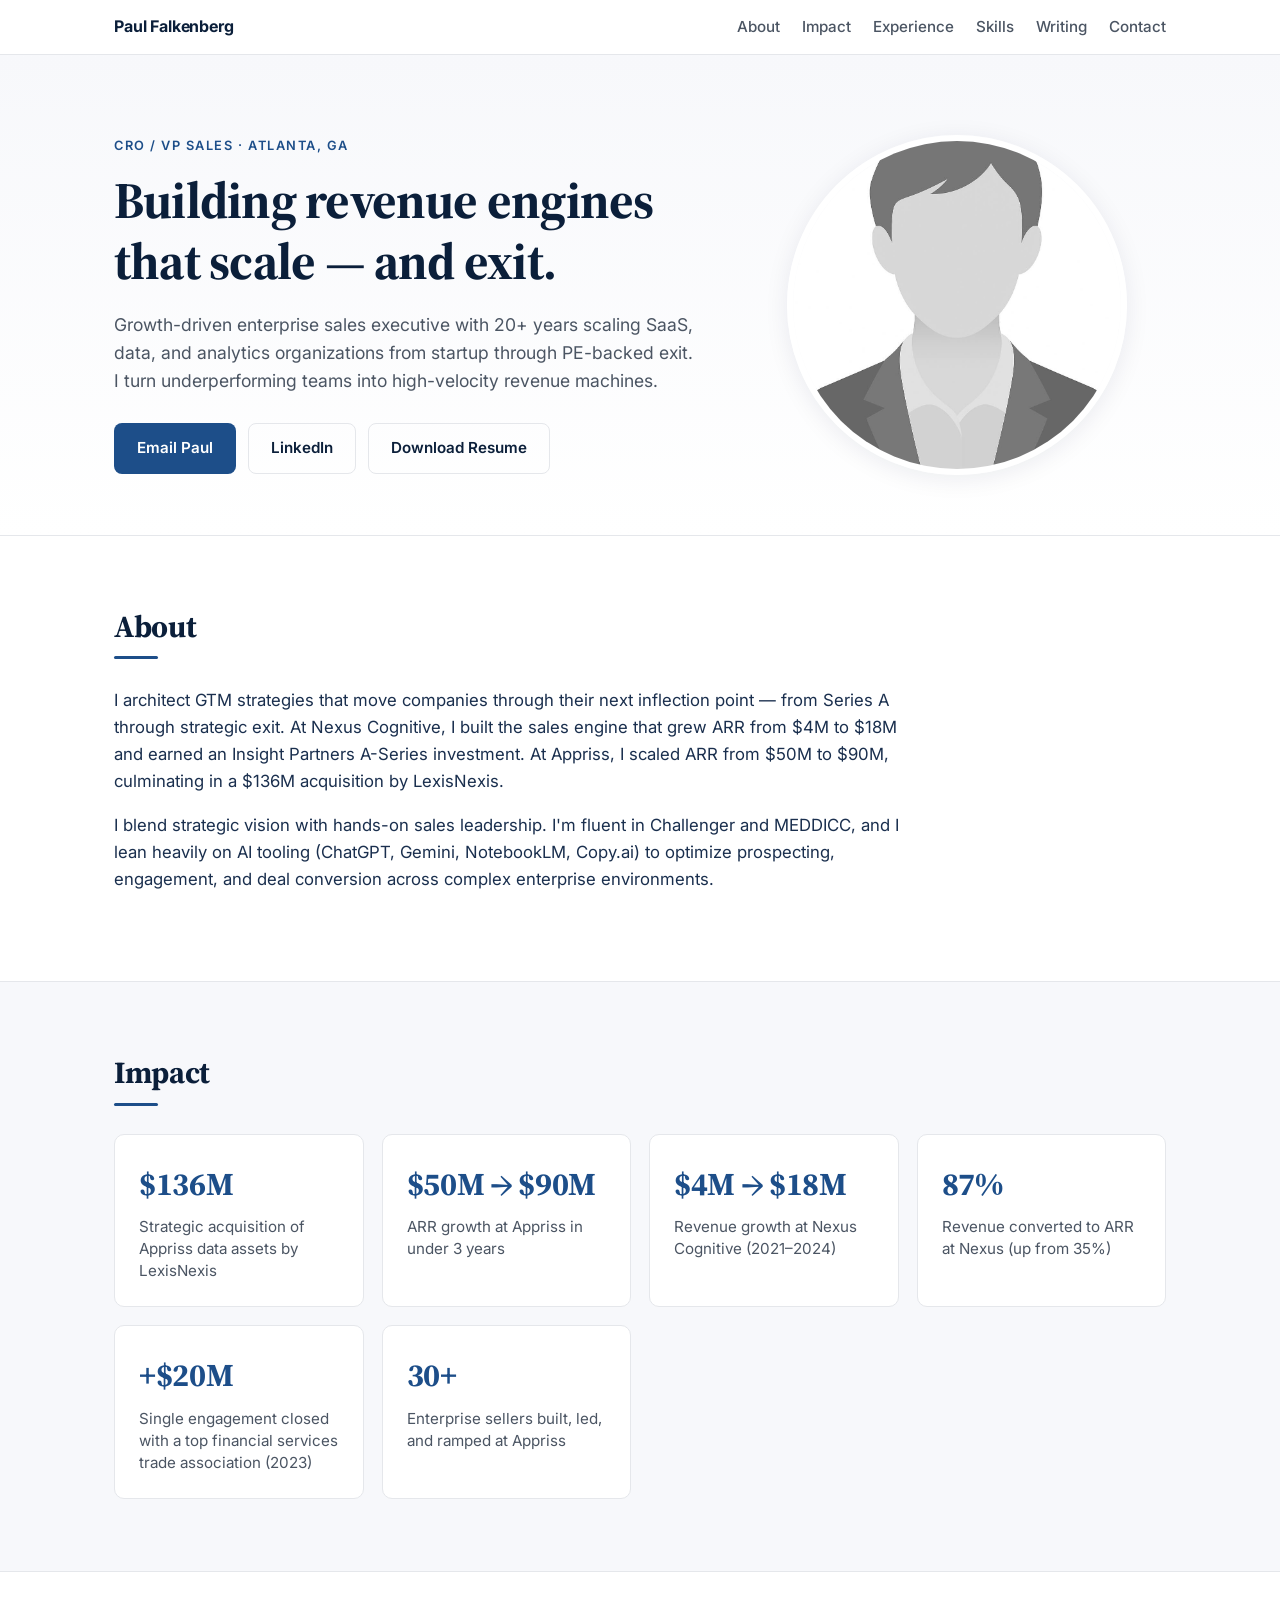
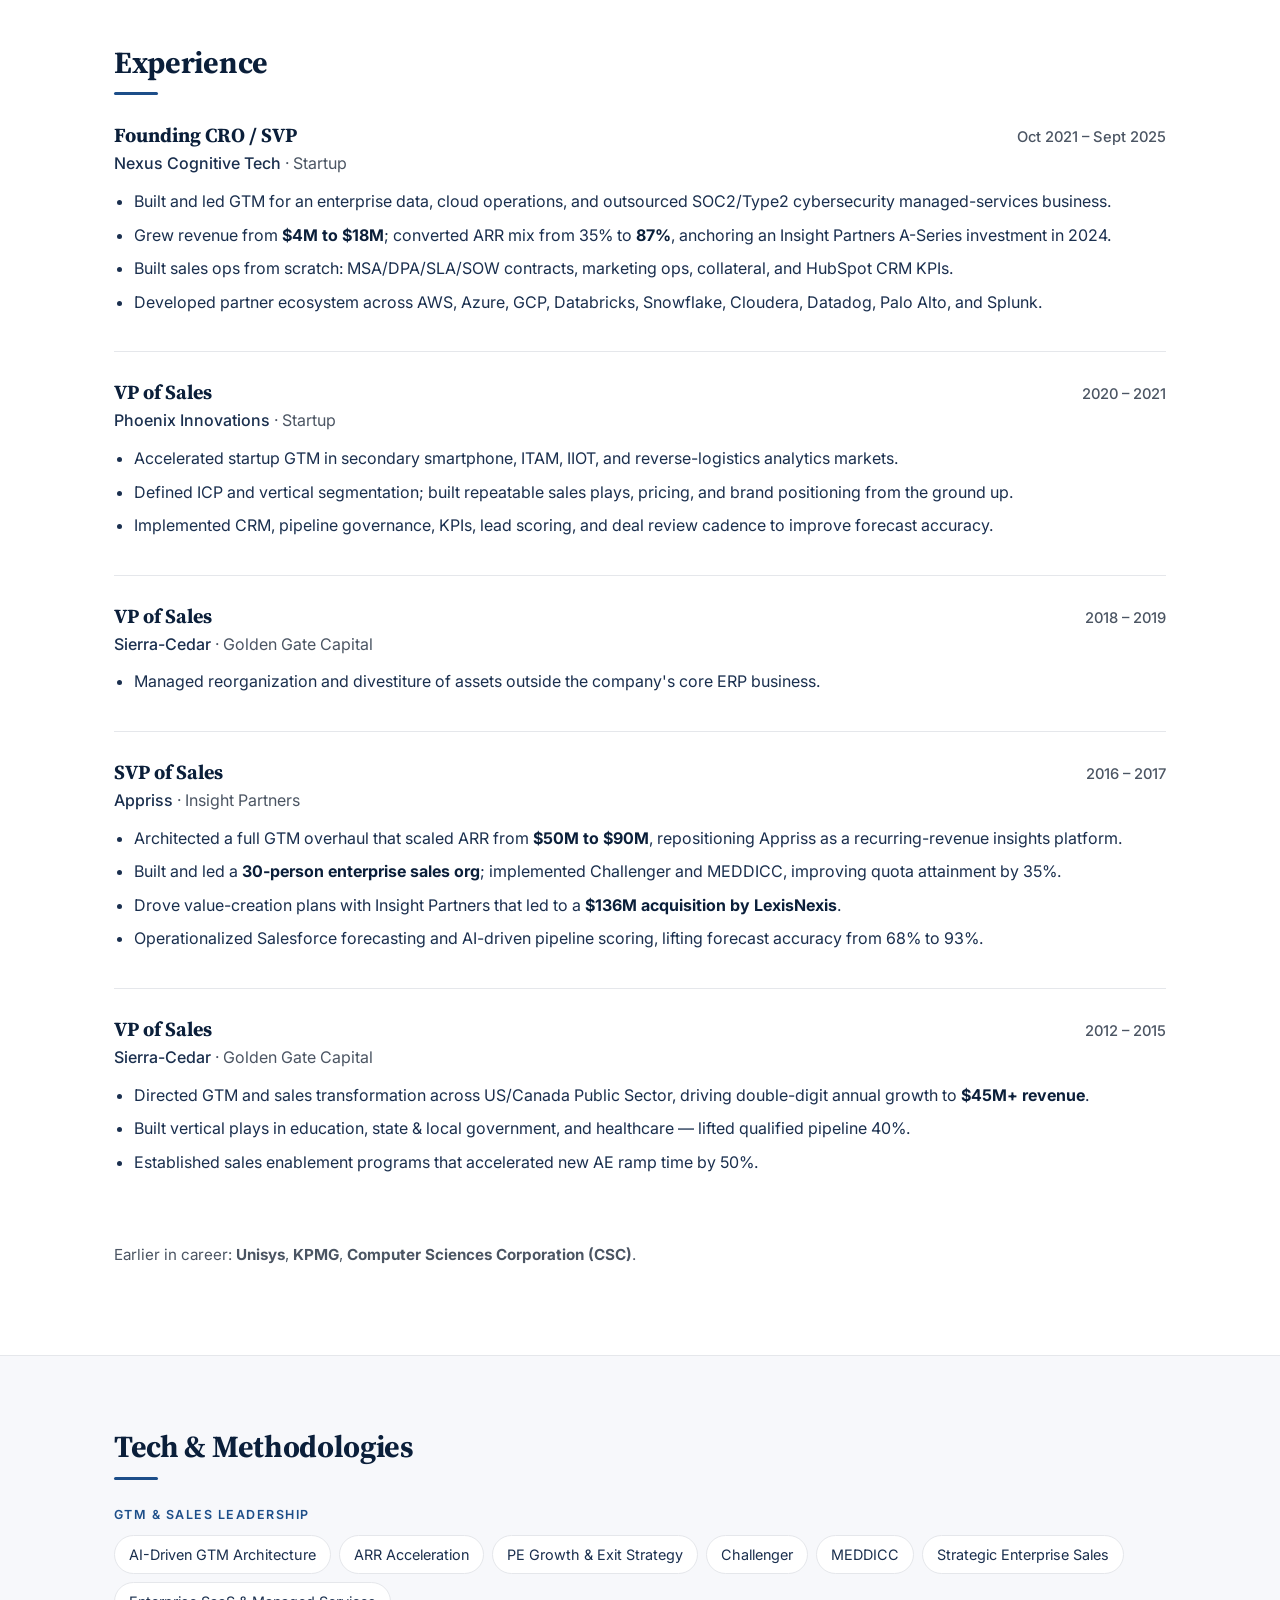
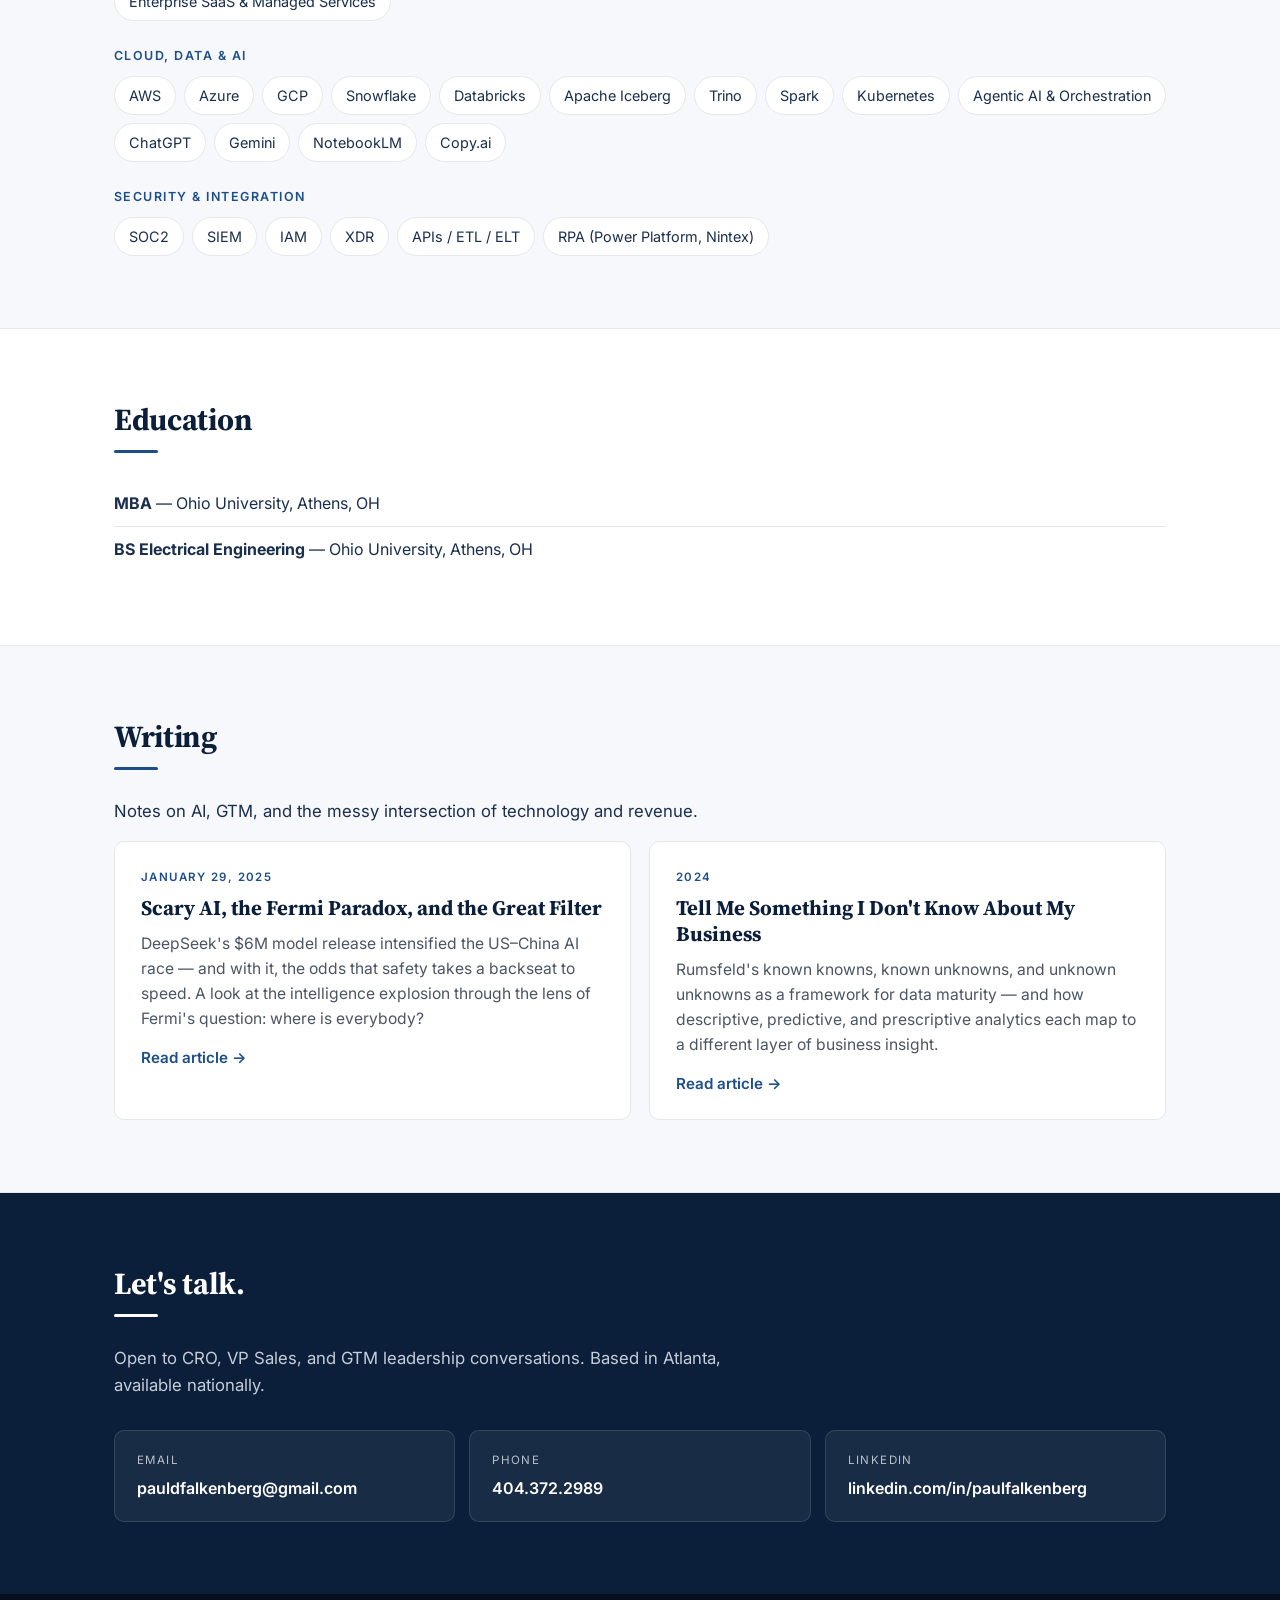
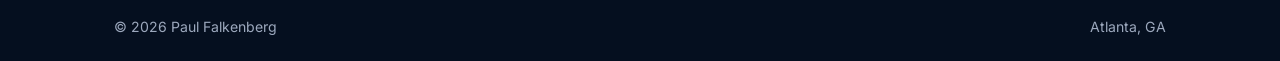
==== index.html @ 7f46ea8a "Add second article: Tell Me Something I Don't Know About My Business" ====
<!DOCTYPE html>
<html lang="en">
<head>
  <meta charset="UTF-8" />
  <meta name="viewport" content="width=device-width, initial-scale=1.0" />
  <meta name="description" content="Paul Falkenberg — CRO and VP of Sales. 20+ years scaling SaaS, data, and analytics organizations from startup through PE-backed exit." />
  <title>Paul Falkenberg — CRO | VP Sales | GTM Architect</title>
  <link rel="icon" type="image/jpeg" href="assets/headshot.jpg" />
  <link rel="preconnect" href="https://fonts.googleapis.com" />
  <link rel="preconnect" href="https://fonts.gstatic.com" crossorigin />
  <link href="https://fonts.googleapis.com/css2?family=Inter:wght@400;500;600;700&family=Source+Serif+4:wght@600;700&display=swap" rel="stylesheet" />
  <link rel="stylesheet" href="styles.css" />
</head>
<body>

  <header class="nav">
    <div class="nav-inner">
      <a href="#top" class="nav-logo">Paul Falkenberg</a>
      <nav class="nav-links">
        <a href="#about">About</a>
        <a href="#impact">Impact</a>
        <a href="#experience">Experience</a>
        <a href="#skills">Skills</a>
        <a href="#writing">Writing</a>
        <a href="#contact">Contact</a>
      </nav>
    </div>
  </header>

  <main id="top">

    <section class="hero">
      <div class="hero-inner">
        <div class="hero-text">
          <p class="hero-eyebrow">CRO / VP Sales · Atlanta, GA</p>
          <h1>Building revenue engines that scale — and exit.</h1>
          <p class="hero-lede">
            Growth-driven enterprise sales executive with 20+ years scaling SaaS, data, and analytics
            organizations from startup through PE-backed exit. I turn underperforming teams into
            high-velocity revenue machines.
          </p>
          <div class="hero-cta">
            <a class="btn btn-primary" href="mailto:pauldfalkenberg@gmail.com">Email Paul</a>
            <a class="btn btn-ghost" href="https://www.linkedin.com/in/paulfalkenberg/" target="_blank" rel="noopener">LinkedIn</a>
            <a class="btn btn-ghost" href="assets/Paul-Falkenberg-Resume.pdf" target="_blank" rel="noopener">Download Resume</a>
          </div>
        </div>
        <div class="hero-photo">
          <img src="assets/headshot.jpg" alt="Portrait of Paul Falkenberg" />
        </div>
      </div>
    </section>

    <section id="about" class="section">
      <div class="container">
        <h2 class="section-title">About</h2>
        <p class="prose">
          I architect GTM strategies that move companies through their next inflection point —
          from Series A through strategic exit. At Nexus Cognitive, I built the sales engine that grew
          ARR from $4M to $18M and earned an Insight Partners A-Series investment.
          At Appriss, I scaled ARR from $50M to $90M, culminating in a $136M acquisition by LexisNexis.
        </p>
        <p class="prose">
          I blend strategic vision with hands-on sales leadership. I'm fluent in Challenger and MEDDICC,
          and I lean heavily on AI tooling (ChatGPT, Gemini, NotebookLM, Copy.ai) to optimize
          prospecting, engagement, and deal conversion across complex enterprise environments.
        </p>
      </div>
    </section>

    <section id="impact" class="section section-alt">
      <div class="container">
        <h2 class="section-title">Impact</h2>
        <div class="metrics">
          <div class="metric">
            <div class="metric-number">$136M</div>
            <div class="metric-label">Strategic acquisition of Appriss data assets by LexisNexis</div>
          </div>
          <div class="metric">
            <div class="metric-number">$50M → $90M</div>
            <div class="metric-label">ARR growth at Appriss in under 3 years</div>
          </div>
          <div class="metric">
            <div class="metric-number">$4M → $18M</div>
            <div class="metric-label">Revenue growth at Nexus Cognitive (2021–2024)</div>
          </div>
          <div class="metric">
            <div class="metric-number">87%</div>
            <div class="metric-label">Revenue converted to ARR at Nexus (up from 35%)</div>
          </div>
          <div class="metric">
            <div class="metric-number">+$20M</div>
            <div class="metric-label">Single engagement closed with a top financial services trade association (2023)</div>
          </div>
          <div class="metric">
            <div class="metric-number">30+</div>
            <div class="metric-label">Enterprise sellers built, led, and ramped at Appriss</div>
          </div>
        </div>
      </div>
    </section>

    <section id="experience" class="section">
      <div class="container">
        <h2 class="section-title">Experience</h2>

        <article class="role">
          <header class="role-head">
            <div>
              <h3 class="role-title">Founding CRO / SVP</h3>
              <p class="role-company">Nexus Cognitive Tech <span class="role-meta">· Startup</span></p>
            </div>
            <p class="role-dates">Oct 2021 – Sept 2025</p>
          </header>
          <ul class="role-points">
            <li>Built and led GTM for an enterprise data, cloud operations, and outsourced SOC2/Type2 cybersecurity managed-services business.</li>
            <li>Grew revenue from <strong>$4M to $18M</strong>; converted ARR mix from 35% to <strong>87%</strong>, anchoring an Insight Partners A-Series investment in 2024.</li>
            <li>Built sales ops from scratch: MSA/DPA/SLA/SOW contracts, marketing ops, collateral, and HubSpot CRM KPIs.</li>
            <li>Developed partner ecosystem across AWS, Azure, GCP, Databricks, Snowflake, Cloudera, Datadog, Palo Alto, and Splunk.</li>
          </ul>
        </article>

        <article class="role">
          <header class="role-head">
            <div>
              <h3 class="role-title">VP of Sales</h3>
              <p class="role-company">Phoenix Innovations <span class="role-meta">· Startup</span></p>
            </div>
            <p class="role-dates">2020 – 2021</p>
          </header>
          <ul class="role-points">
            <li>Accelerated startup GTM in secondary smartphone, ITAM, IIOT, and reverse-logistics analytics markets.</li>
            <li>Defined ICP and vertical segmentation; built repeatable sales plays, pricing, and brand positioning from the ground up.</li>
            <li>Implemented CRM, pipeline governance, KPIs, lead scoring, and deal review cadence to improve forecast accuracy.</li>
          </ul>
        </article>

        <article class="role">
          <header class="role-head">
            <div>
              <h3 class="role-title">VP of Sales</h3>
              <p class="role-company">Sierra-Cedar <span class="role-meta">· Golden Gate Capital</span></p>
            </div>
            <p class="role-dates">2018 – 2019</p>
          </header>
          <ul class="role-points">
            <li>Managed reorganization and divestiture of assets outside the company's core ERP business.</li>
          </ul>
        </article>

        <article class="role">
          <header class="role-head">
            <div>
              <h3 class="role-title">SVP of Sales</h3>
              <p class="role-company">Appriss <span class="role-meta">· Insight Partners</span></p>
            </div>
            <p class="role-dates">2016 – 2017</p>
          </header>
          <ul class="role-points">
            <li>Architected a full GTM overhaul that scaled ARR from <strong>$50M to $90M</strong>, repositioning Appriss as a recurring-revenue insights platform.</li>
            <li>Built and led a <strong>30-person enterprise sales org</strong>; implemented Challenger and MEDDICC, improving quota attainment by 35%.</li>
            <li>Drove value-creation plans with Insight Partners that led to a <strong>$136M acquisition by LexisNexis</strong>.</li>
            <li>Operationalized Salesforce forecasting and AI-driven pipeline scoring, lifting forecast accuracy from 68% to 93%.</li>
          </ul>
        </article>

        <article class="role">
          <header class="role-head">
            <div>
              <h3 class="role-title">VP of Sales</h3>
              <p class="role-company">Sierra-Cedar <span class="role-meta">· Golden Gate Capital</span></p>
            </div>
            <p class="role-dates">2012 – 2015</p>
          </header>
          <ul class="role-points">
            <li>Directed GTM and sales transformation across US/Canada Public Sector, driving double-digit annual growth to <strong>$45M+ revenue</strong>.</li>
            <li>Built vertical plays in education, state &amp; local government, and healthcare — lifted qualified pipeline 40%.</li>
            <li>Established sales enablement programs that accelerated new AE ramp time by 50%.</li>
          </ul>
        </article>

        <p class="role-prior">Earlier in career: <strong>Unisys</strong>, <strong>KPMG</strong>, <strong>Computer Sciences Corporation (CSC)</strong>.</p>
      </div>
    </section>

    <section id="skills" class="section section-alt">
      <div class="container">
        <h2 class="section-title">Tech &amp; Methodologies</h2>
        <div class="tag-group">
          <h3 class="tag-heading">GTM &amp; Sales Leadership</h3>
          <ul class="tags">
            <li>AI-Driven GTM Architecture</li>
            <li>ARR Acceleration</li>
            <li>PE Growth &amp; Exit Strategy</li>
            <li>Challenger</li>
            <li>MEDDICC</li>
            <li>Strategic Enterprise Sales</li>
            <li>Enterprise SaaS &amp; Managed Services</li>
          </ul>
        </div>
        <div class="tag-group">
          <h3 class="tag-heading">Cloud, Data &amp; AI</h3>
          <ul class="tags">
            <li>AWS</li>
            <li>Azure</li>
            <li>GCP</li>
            <li>Snowflake</li>
            <li>Databricks</li>
            <li>Apache Iceberg</li>
            <li>Trino</li>
            <li>Spark</li>
            <li>Kubernetes</li>
            <li>Agentic AI &amp; Orchestration</li>
            <li>ChatGPT</li>
            <li>Gemini</li>
            <li>NotebookLM</li>
            <li>Copy.ai</li>
          </ul>
        </div>
        <div class="tag-group">
          <h3 class="tag-heading">Security &amp; Integration</h3>
          <ul class="tags">
            <li>SOC2</li>
            <li>SIEM</li>
            <li>IAM</li>
            <li>XDR</li>
            <li>APIs / ETL / ELT</li>
            <li>RPA (Power Platform, Nintex)</li>
          </ul>
        </div>
      </div>
    </section>

    <section id="education" class="section">
      <div class="container">
        <h2 class="section-title">Education</h2>
        <ul class="education">
          <li><strong>MBA</strong> — Ohio University, Athens, OH</li>
          <li><strong>BS Electrical Engineering</strong> — Ohio University, Athens, OH</li>
        </ul>
      </div>
    </section>

    <section id="writing" class="section section-alt">
      <div class="container">
        <h2 class="section-title">Writing</h2>
        <p class="prose">Notes on AI, GTM, and the messy intersection of technology and revenue.</p>
        <div class="writing-list">
          <a class="writing-card" href="writing/scary-ai-fermi-paradox.html">
            <p class="writing-date">January 29, 2025</p>
            <h3 class="writing-title">Scary AI, the Fermi Paradox, and the Great Filter</h3>
            <p class="writing-excerpt">
              DeepSeek's $6M model release intensified the US–China AI race &mdash; and with it, the
              odds that safety takes a backseat to speed. A look at the intelligence explosion through
              the lens of Fermi's question: where is everybody?
            </p>
            <span class="writing-cta">Read article &rarr;</span>
          </a>
          <a class="writing-card" href="writing/tell-me-something-i-dont-know.html">
            <p class="writing-date">2024</p>
            <h3 class="writing-title">Tell Me Something I Don't Know About My Business</h3>
            <p class="writing-excerpt">
              Rumsfeld's known knowns, known unknowns, and unknown unknowns as a framework for data
              maturity &mdash; and how descriptive, predictive, and prescriptive analytics each map to
              a different layer of business insight.
            </p>
            <span class="writing-cta">Read article &rarr;</span>
          </a>
        </div>
      </div>
    </section>

    <section id="contact" class="section section-dark">
      <div class="container contact-inner">
        <h2 class="section-title section-title-light">Let's talk.</h2>
        <p class="contact-lede">
          Open to CRO, VP Sales, and GTM leadership conversations. Based in Atlanta, available nationally.
        </p>
        <div class="contact-grid">
          <a class="contact-card" href="mailto:pauldfalkenberg@gmail.com">
            <span class="contact-label">Email</span>
            <span class="contact-value">pauldfalkenberg@gmail.com</span>
          </a>
          <a class="contact-card" href="tel:+14043722989">
            <span class="contact-label">Phone</span>
            <span class="contact-value">404.372.2989</span>
          </a>
          <a class="contact-card" href="https://www.linkedin.com/in/paulfalkenberg/" target="_blank" rel="noopener">
            <span class="contact-label">LinkedIn</span>
            <span class="contact-value">linkedin.com/in/paulfalkenberg</span>
          </a>
        </div>
      </div>
    </section>

  </main>

  <footer class="footer">
    <div class="container footer-inner">
      <p>&copy; <span id="year"></span> Paul Falkenberg</p>
      <p class="footer-meta">Atlanta, GA</p>
    </div>
  </footer>

  <script>
    document.getElementById('year').textContent = new Date().getFullYear();
  </script>
</body>
</html>
---- styles.css ----
:root {
  --ink: #0b1f3a;
  --ink-soft: #1a2f4e;
  --accent: #1d4e89;
  --accent-bright: #2563eb;
  --muted: #4b5563;
  --line: #e5e7eb;
  --bg: #ffffff;
  --bg-alt: #f7f8fb;
  --bg-dark: #0b1f3a;
  --text-on-dark: #e6ecf5;
  --max: 1100px;
  --radius: 10px;
  --shadow: 0 4px 24px rgba(11, 31, 58, 0.08);
}

* {
  box-sizing: border-box;
}

html {
  scroll-behavior: smooth;
}

body {
  margin: 0;
  font-family: "Inter", system-ui, -apple-system, "Segoe UI", Roboto, sans-serif;
  color: var(--ink);
  background: var(--bg);
  line-height: 1.6;
  -webkit-font-smoothing: antialiased;
}

a {
  color: var(--accent);
  text-decoration: none;
}
a:hover {
  color: var(--accent-bright);
}

h1, h2, h3 {
  font-family: "Source Serif 4", Georgia, serif;
  color: var(--ink);
  line-height: 1.2;
  margin: 0 0 0.5em;
}

.container {
  max-width: var(--max);
  margin: 0 auto;
  padding: 0 24px;
}

/* ---------- Nav ---------- */
.nav {
  position: sticky;
  top: 0;
  background: rgba(255, 255, 255, 0.92);
  backdrop-filter: saturate(150%) blur(10px);
  border-bottom: 1px solid var(--line);
  z-index: 50;
}
.nav-inner {
  max-width: var(--max);
  margin: 0 auto;
  padding: 14px 24px;
  display: flex;
  align-items: center;
  justify-content: space-between;
  gap: 16px;
}
.nav-logo {
  font-weight: 700;
  color: var(--ink);
  letter-spacing: -0.01em;
}
.nav-links {
  display: flex;
  gap: 22px;
  flex-wrap: wrap;
}
.nav-links a {
  color: var(--muted);
  font-size: 0.95rem;
  font-weight: 500;
}
.nav-links a:hover {
  color: var(--ink);
}

/* ---------- Hero ---------- */
.hero {
  padding: 80px 0 60px;
  background: linear-gradient(180deg, #f7f8fb 0%, #ffffff 100%);
  border-bottom: 1px solid var(--line);
}
.hero-inner {
  max-width: var(--max);
  margin: 0 auto;
  padding: 0 24px;
  display: grid;
  grid-template-columns: 1.4fr 1fr;
  gap: 48px;
  align-items: center;
}
.hero-eyebrow {
  text-transform: uppercase;
  letter-spacing: 0.12em;
  font-size: 0.8rem;
  font-weight: 600;
  color: var(--accent);
  margin: 0 0 14px;
}
.hero h1 {
  font-size: clamp(2rem, 4vw, 3.25rem);
  letter-spacing: -0.015em;
  margin-bottom: 18px;
}
.hero-lede {
  font-size: 1.1rem;
  color: var(--muted);
  max-width: 56ch;
  margin: 0 0 28px;
}
.hero-cta {
  display: flex;
  gap: 12px;
  flex-wrap: wrap;
}
.btn {
  display: inline-block;
  padding: 12px 22px;
  border-radius: 8px;
  font-weight: 600;
  font-size: 0.95rem;
  border: 1px solid transparent;
  transition: transform 0.15s ease, background 0.15s ease, color 0.15s ease;
}
.btn-primary {
  background: var(--accent);
  color: #fff;
}
.btn-primary:hover {
  background: var(--ink);
  color: #fff;
  transform: translateY(-1px);
}
.btn-ghost {
  background: transparent;
  color: var(--ink);
  border-color: var(--line);
}
.btn-ghost:hover {
  border-color: var(--ink);
  color: var(--ink);
}
.hero-photo img {
  width: 100%;
  max-width: 340px;
  aspect-ratio: 1 / 1;
  object-fit: cover;
  border-radius: 50%;
  border: 6px solid #fff;
  box-shadow: var(--shadow);
  display: block;
  margin: 0 auto;
}

/* ---------- Sections ---------- */
.section {
  padding: 72px 0;
}
.section-alt {
  background: var(--bg-alt);
  border-top: 1px solid var(--line);
  border-bottom: 1px solid var(--line);
}
.section-title {
  font-size: clamp(1.6rem, 2.4vw, 2.1rem);
  letter-spacing: -0.01em;
  margin-bottom: 28px;
}
.section-title::after {
  content: "";
  display: block;
  width: 44px;
  height: 3px;
  background: var(--accent);
  margin-top: 12px;
  border-radius: 2px;
}
.prose {
  font-size: 1.05rem;
  color: var(--ink-soft);
  max-width: 72ch;
  margin: 0 0 1em;
}

/* ---------- Metrics ---------- */
.metrics {
  display: grid;
  grid-template-columns: repeat(auto-fit, minmax(240px, 1fr));
  gap: 18px;
}
.metric {
  background: #fff;
  border: 1px solid var(--line);
  border-radius: var(--radius);
  padding: 24px;
  transition: transform 0.15s ease, box-shadow 0.15s ease;
}
.metric:hover {
  transform: translateY(-2px);
  box-shadow: var(--shadow);
}
.metric-number {
  font-family: "Source Serif 4", Georgia, serif;
  font-size: 2rem;
  font-weight: 700;
  color: var(--accent);
  letter-spacing: -0.01em;
  margin-bottom: 6px;
}
.metric-label {
  color: var(--muted);
  font-size: 0.95rem;
  line-height: 1.45;
}

/* ---------- Experience ---------- */
.role {
  border-top: 1px solid var(--line);
  padding: 28px 0;
}
.role:first-of-type {
  border-top: none;
  padding-top: 0;
}
.role-head {
  display: flex;
  justify-content: space-between;
  align-items: baseline;
  gap: 16px;
  flex-wrap: wrap;
  margin-bottom: 8px;
}
.role-title {
  font-size: 1.25rem;
  margin: 0;
}
.role-company {
  margin: 4px 0 0;
  color: var(--ink-soft);
  font-weight: 500;
}
.role-meta {
  color: var(--muted);
  font-weight: 400;
}
.role-dates {
  color: var(--muted);
  font-size: 0.92rem;
  font-weight: 500;
  margin: 0;
  white-space: nowrap;
}
.role-points {
  margin: 12px 0 0;
  padding-left: 20px;
  color: var(--ink-soft);
}
.role-points li {
  margin-bottom: 8px;
}
.role-points strong {
  color: var(--ink);
}
.role-prior {
  margin-top: 32px;
  color: var(--muted);
  font-size: 0.95rem;
}

/* ---------- Tags ---------- */
.tag-group {
  margin-bottom: 28px;
}
.tag-group:last-child {
  margin-bottom: 0;
}
.tag-heading {
  font-family: "Inter", sans-serif;
  font-size: 0.78rem;
  text-transform: uppercase;
  letter-spacing: 0.12em;
  color: var(--accent);
  margin: 0 0 12px;
  font-weight: 600;
}
.tags {
  list-style: none;
  padding: 0;
  margin: 0;
  display: flex;
  flex-wrap: wrap;
  gap: 8px;
}
.tags li {
  background: #fff;
  border: 1px solid var(--line);
  padding: 7px 14px;
  border-radius: 999px;
  font-size: 0.9rem;
  color: var(--ink-soft);
}

/* ---------- Education ---------- */
.education {
  list-style: none;
  padding: 0;
  margin: 0;
}
.education li {
  padding: 10px 0;
  border-bottom: 1px solid var(--line);
  color: var(--ink-soft);
}
.education li:last-child {
  border-bottom: none;
}

/* ---------- Contact ---------- */
.section-dark {
  background: var(--bg-dark);
  color: var(--text-on-dark);
}
.section-title-light {
  color: #fff;
}
.section-title-light::after {
  background: #ffffff;
}
.contact-inner {
  text-align: left;
}
.contact-lede {
  color: var(--text-on-dark);
  opacity: 0.85;
  font-size: 1.05rem;
  max-width: 60ch;
  margin: 0 0 32px;
}
.contact-grid {
  display: grid;
  grid-template-columns: repeat(auto-fit, minmax(240px, 1fr));
  gap: 14px;
}
.contact-card {
  display: block;
  background: rgba(255, 255, 255, 0.06);
  border: 1px solid rgba(255, 255, 255, 0.12);
  border-radius: var(--radius);
  padding: 20px 22px;
  color: #fff;
  transition: background 0.15s ease, border-color 0.15s ease, transform 0.15s ease;
}
.contact-card:hover {
  background: rgba(255, 255, 255, 0.1);
  border-color: rgba(255, 255, 255, 0.3);
  color: #fff;
  transform: translateY(-2px);
}
.contact-label {
  display: block;
  text-transform: uppercase;
  letter-spacing: 0.12em;
  font-size: 0.72rem;
  opacity: 0.7;
  margin-bottom: 6px;
}
.contact-value {
  display: block;
  font-weight: 600;
  font-size: 1rem;
}

/* ---------- Writing list ---------- */
.writing-list {
  display: grid;
  grid-template-columns: repeat(auto-fit, minmax(320px, 1fr));
  gap: 18px;
  margin-top: 12px;
}
.writing-card {
  display: block;
  background: #fff;
  border: 1px solid var(--line);
  border-radius: var(--radius);
  padding: 26px 26px 22px;
  color: var(--ink);
  transition: transform 0.15s ease, box-shadow 0.15s ease, border-color 0.15s ease;
}
.writing-card:hover {
  transform: translateY(-2px);
  box-shadow: var(--shadow);
  border-color: var(--accent);
  color: var(--ink);
}
.writing-date {
  text-transform: uppercase;
  letter-spacing: 0.12em;
  font-size: 0.72rem;
  color: var(--accent);
  font-weight: 600;
  margin: 0 0 8px;
}
.writing-title {
  font-size: 1.3rem;
  margin: 0 0 10px;
  line-height: 1.25;
}
.writing-excerpt {
  color: var(--muted);
  font-size: 0.98rem;
  margin: 0 0 14px;
}
.writing-cta {
  color: var(--accent);
  font-weight: 600;
  font-size: 0.95rem;
}
.writing-card:hover .writing-cta {
  color: var(--accent-bright);
}

/* ---------- Article page ---------- */
.article {
  padding: 56px 0 80px;
  background: #fff;
}
.article-container {
  max-width: 740px;
}
.article-back {
  display: inline-block;
  color: var(--accent);
  font-weight: 500;
  font-size: 0.92rem;
  margin-bottom: 28px;
}
.article-back:hover {
  color: var(--accent-bright);
}
.article-header {
  border-bottom: 1px solid var(--line);
  padding-bottom: 24px;
  margin-bottom: 32px;
}
.article-date {
  text-transform: uppercase;
  letter-spacing: 0.12em;
  font-size: 0.78rem;
  color: var(--accent);
  font-weight: 600;
  margin: 0 0 12px;
}
.article-title {
  font-size: clamp(1.8rem, 3.4vw, 2.6rem);
  letter-spacing: -0.015em;
  line-height: 1.18;
  margin: 0;
}
.article-body {
  font-size: 1.08rem;
  color: var(--ink-soft);
  line-height: 1.75;
}
.article-body p {
  margin: 0 0 1.2em;
}
.article-body strong {
  color: var(--ink);
}
.article-body em {
  color: var(--ink);
}
.article-kicker {
  font-family: "Source Serif 4", Georgia, serif;
  font-size: 1.25rem;
  color: var(--ink);
  font-weight: 600;
  border-left: 3px solid var(--accent);
  padding-left: 18px;
  margin-top: 36px;
}
.article-h2 {
  font-size: 1.35rem;
  margin: 36px 0 14px;
  color: var(--ink);
  letter-spacing: -0.005em;
}
.pull-quote {
  font-family: "Source Serif 4", Georgia, serif;
  font-size: 1.2rem;
  font-style: italic;
  line-height: 1.5;
  color: var(--ink);
  border-left: 4px solid var(--accent);
  background: var(--bg-alt);
  padding: 22px 24px;
  margin: 28px 0;
  border-radius: 0 var(--radius) var(--radius) 0;
}
.pull-quote cite {
  display: block;
  margin-top: 14px;
  font-size: 0.92rem;
  font-style: normal;
  color: var(--muted);
  font-family: "Inter", sans-serif;
}
.article-footer {
  margin-top: 48px;
  padding-top: 24px;
  border-top: 1px solid var(--line);
  display: flex;
  justify-content: space-between;
  align-items: center;
  flex-wrap: wrap;
  gap: 12px;
}
.article-footer p {
  margin: 0;
  color: var(--muted);
  font-size: 0.95rem;
}
.article-footer .article-back {
  margin-bottom: 0;
}

/* ---------- Footer ---------- */
.footer {
  background: #050f1f;
  color: #9ca8bd;
  padding: 22px 0;
  font-size: 0.88rem;
}
.footer-inner {
  display: flex;
  justify-content: space-between;
  align-items: center;
  flex-wrap: wrap;
  gap: 8px;
}
.footer p {
  margin: 0;
}

/* ---------- Mobile ---------- */
@media (max-width: 760px) {
  .hero {
    padding: 56px 0 40px;
  }
  .hero-inner {
    grid-template-columns: 1fr;
    gap: 28px;
    text-align: left;
  }
  .hero-photo {
    order: -1;
  }
  .hero-photo img {
    max-width: 200px;
  }
  .nav-links {
    display: none;
  }
  .section {
    padding: 56px 0;
  }
  .role-head {
    flex-direction: column;
    gap: 4px;
  }
}
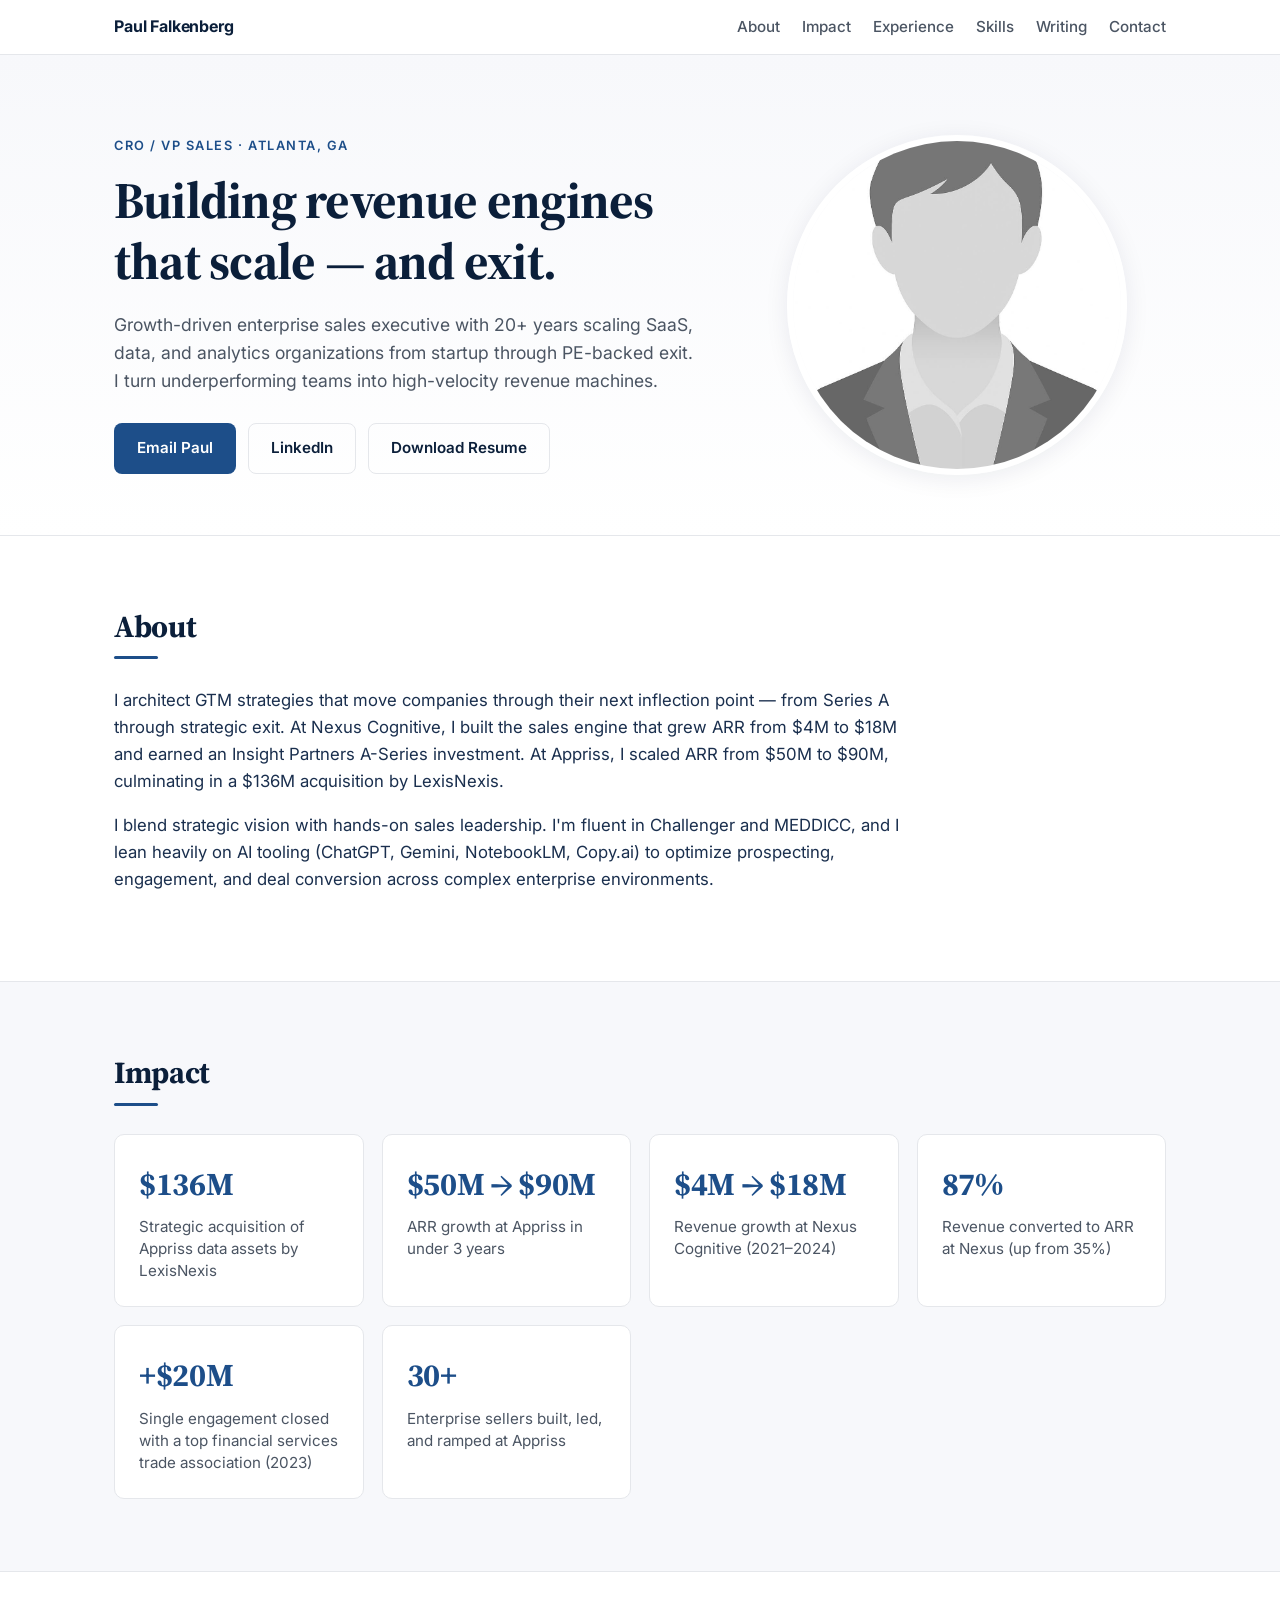
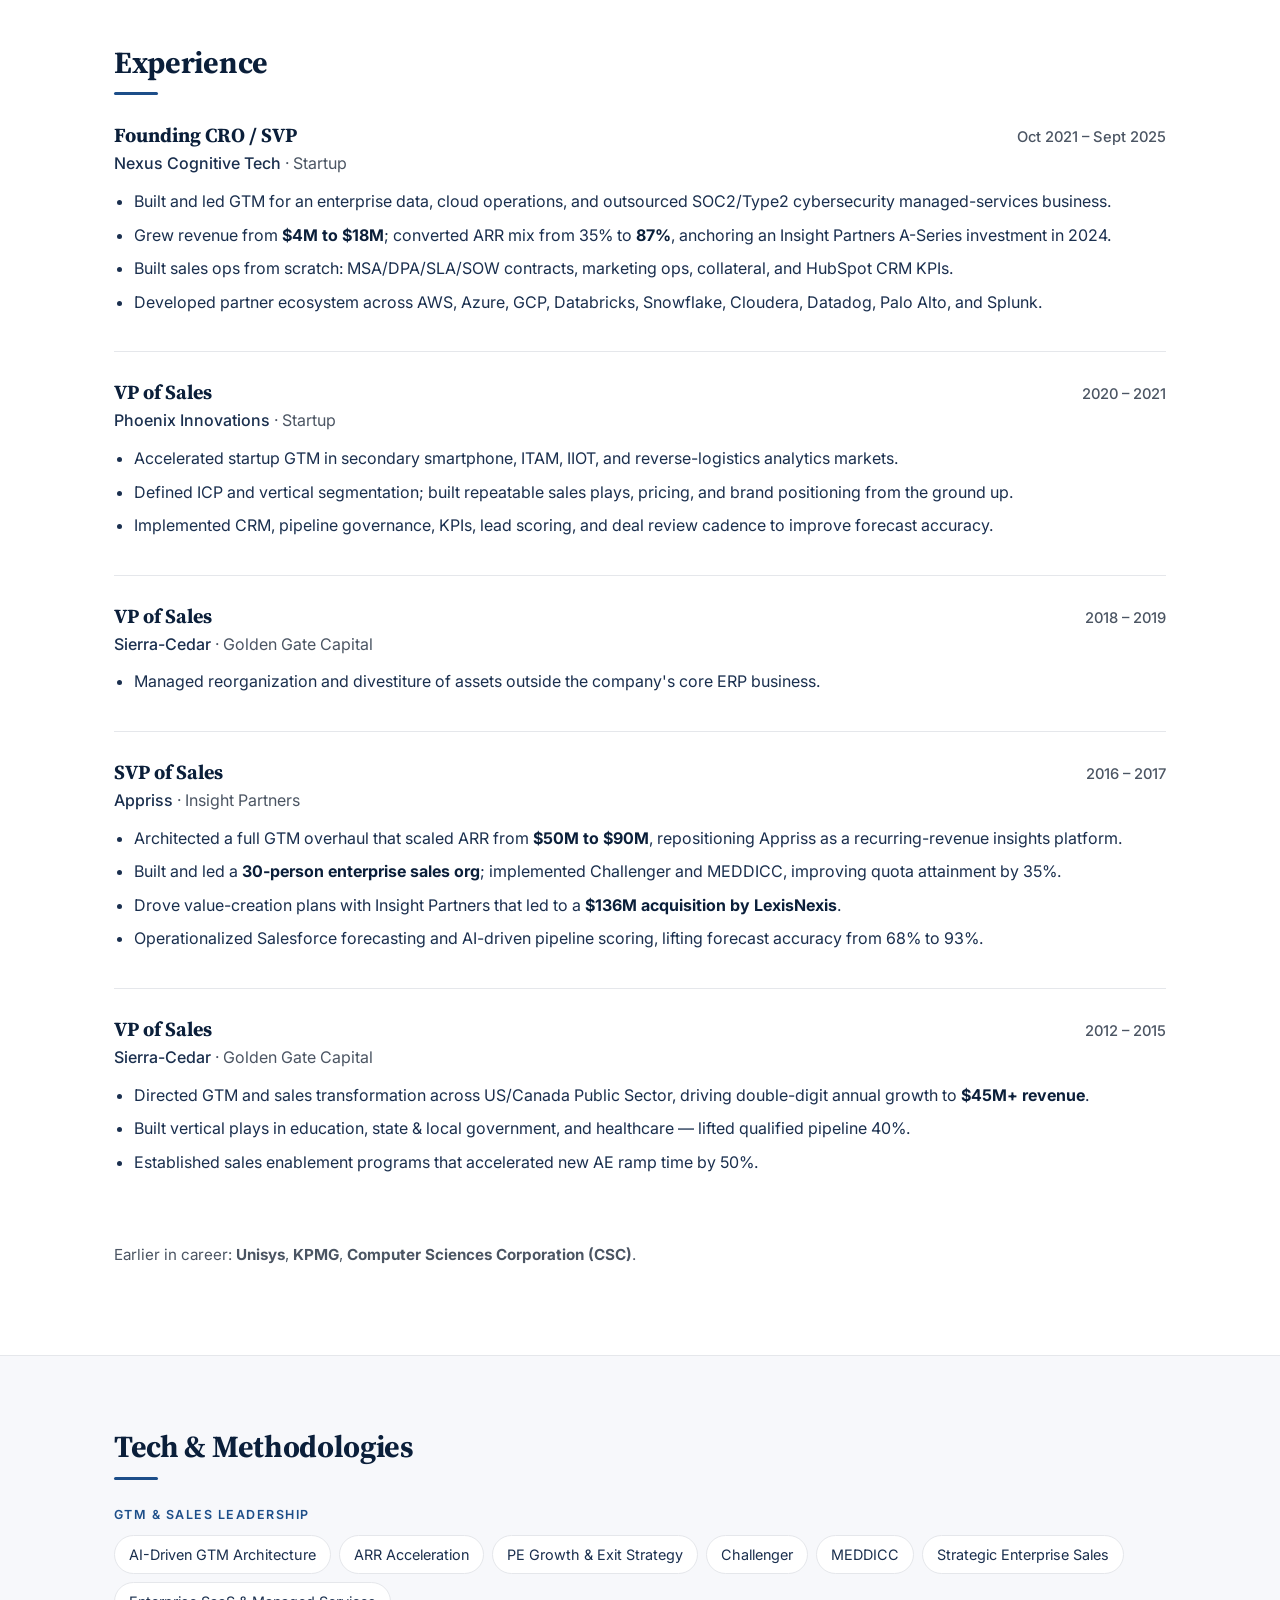
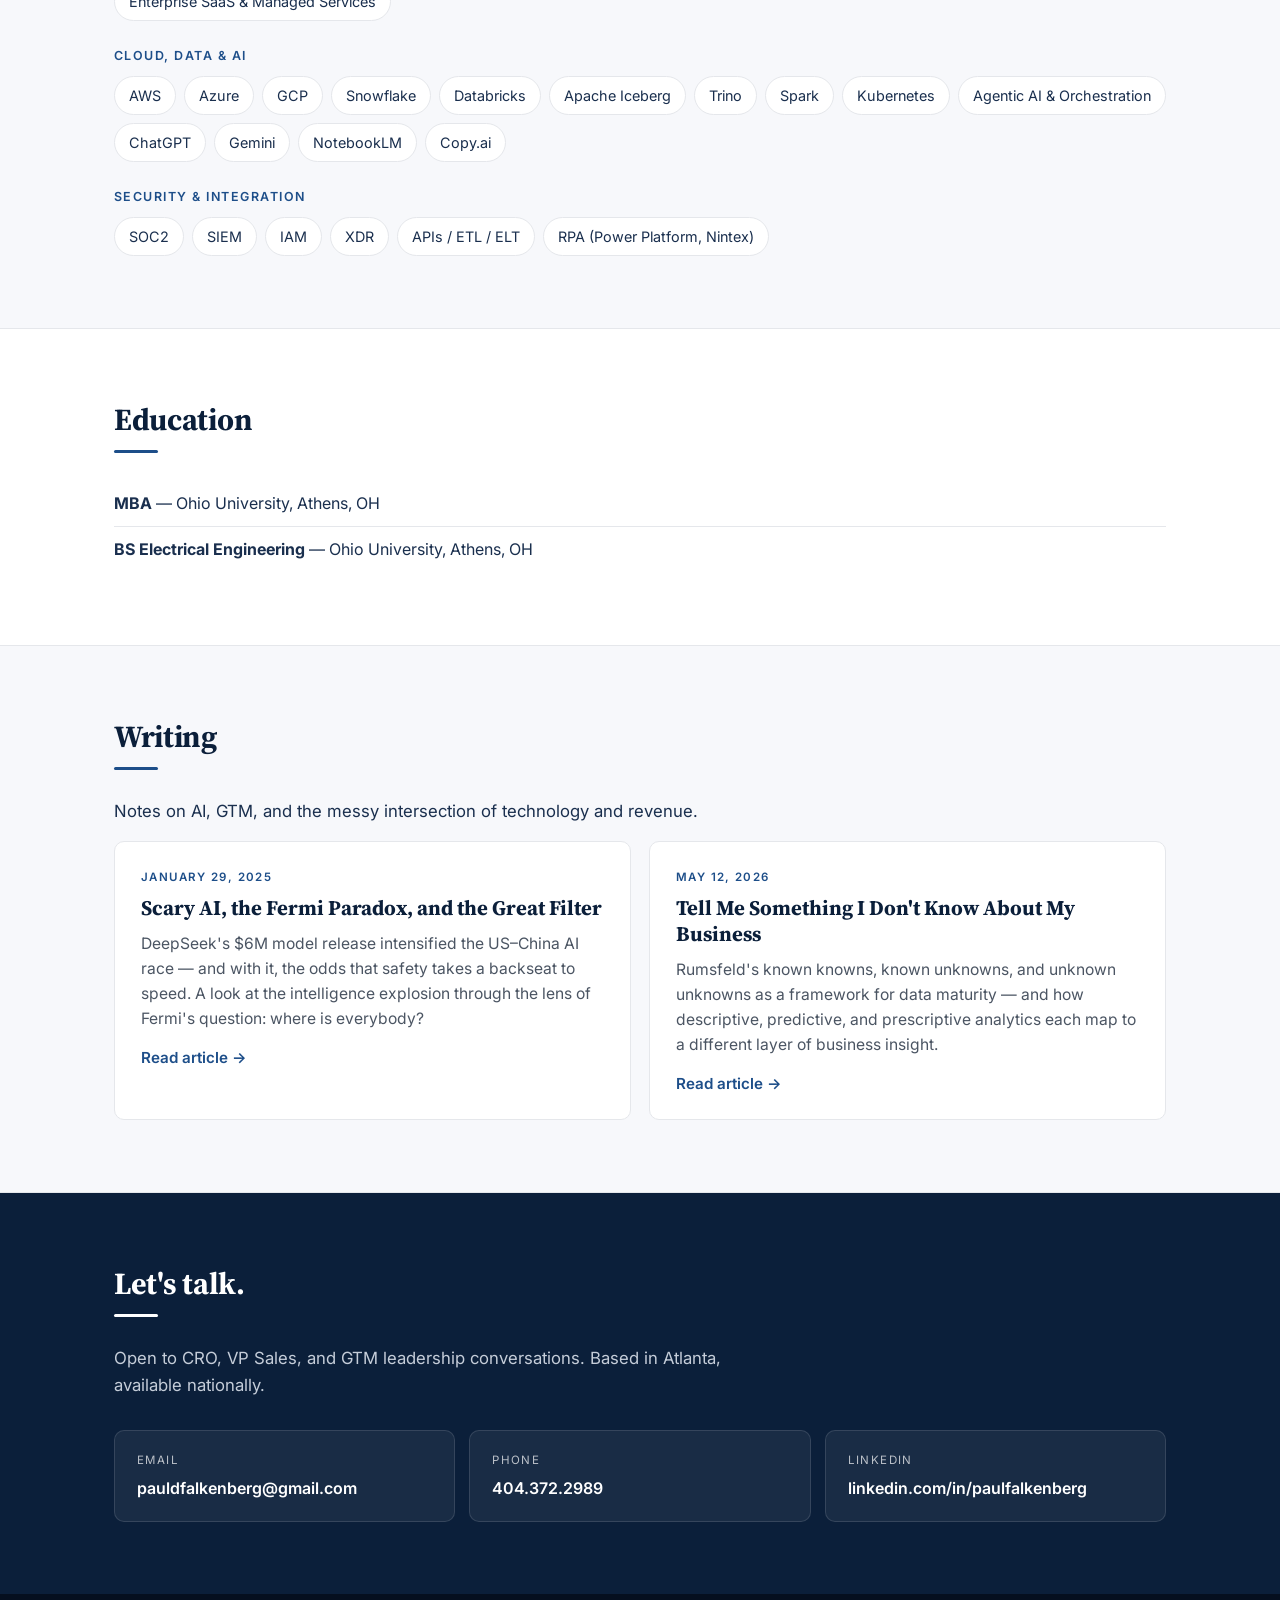
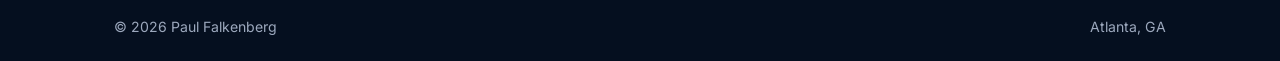
==== commit 14860d79: "Set publish date for Tell Me Something I Don't Know to May 12, 2026" ====
--- a/index.html
+++ b/index.html
@@ -257,7 +257,7 @@
             <span class="writing-cta">Read article &rarr;</span>
           </a>
           <a class="writing-card" href="writing/tell-me-something-i-dont-know.html">
-            <p class="writing-date">2024</p>
+            <p class="writing-date">May 12, 2026</p>
             <h3 class="writing-title">Tell Me Something I Don't Know About My Business</h3>
             <p class="writing-excerpt">
               Rumsfeld's known knowns, known unknowns, and unknown unknowns as a framework for data
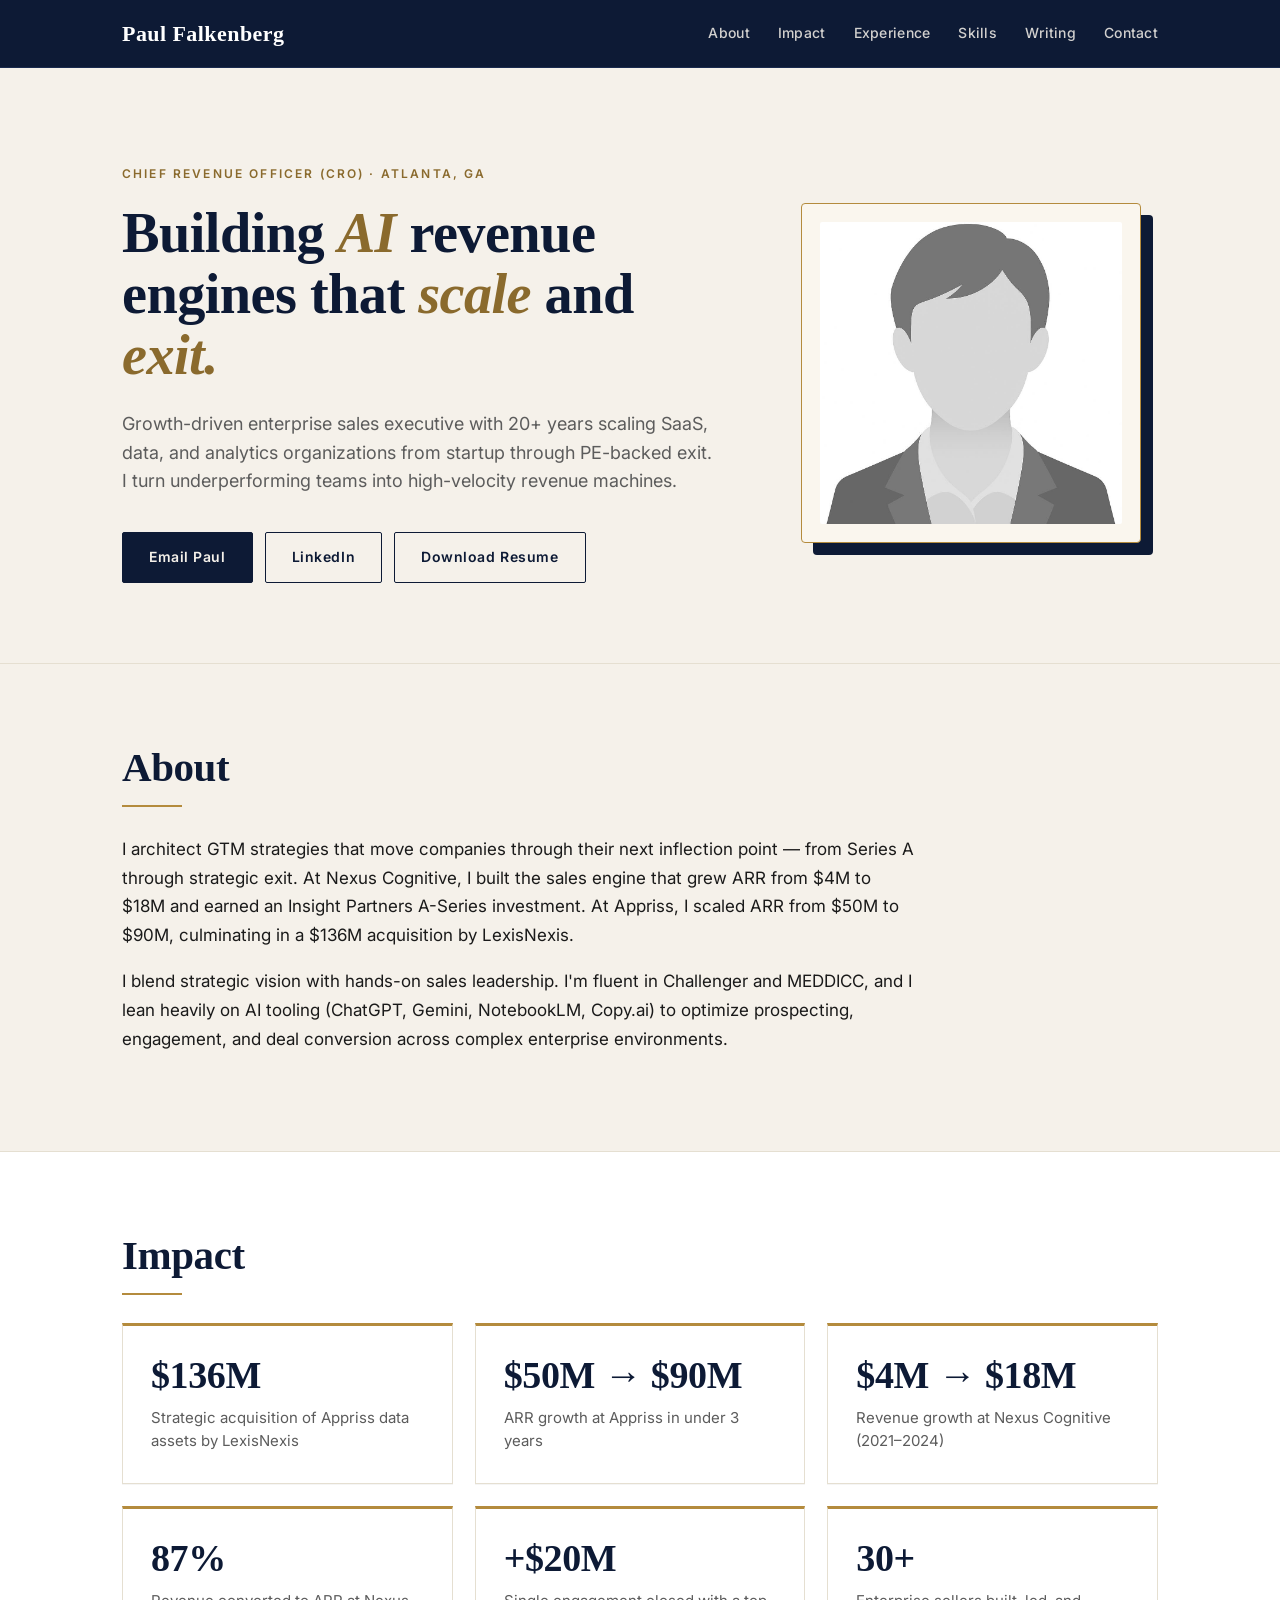
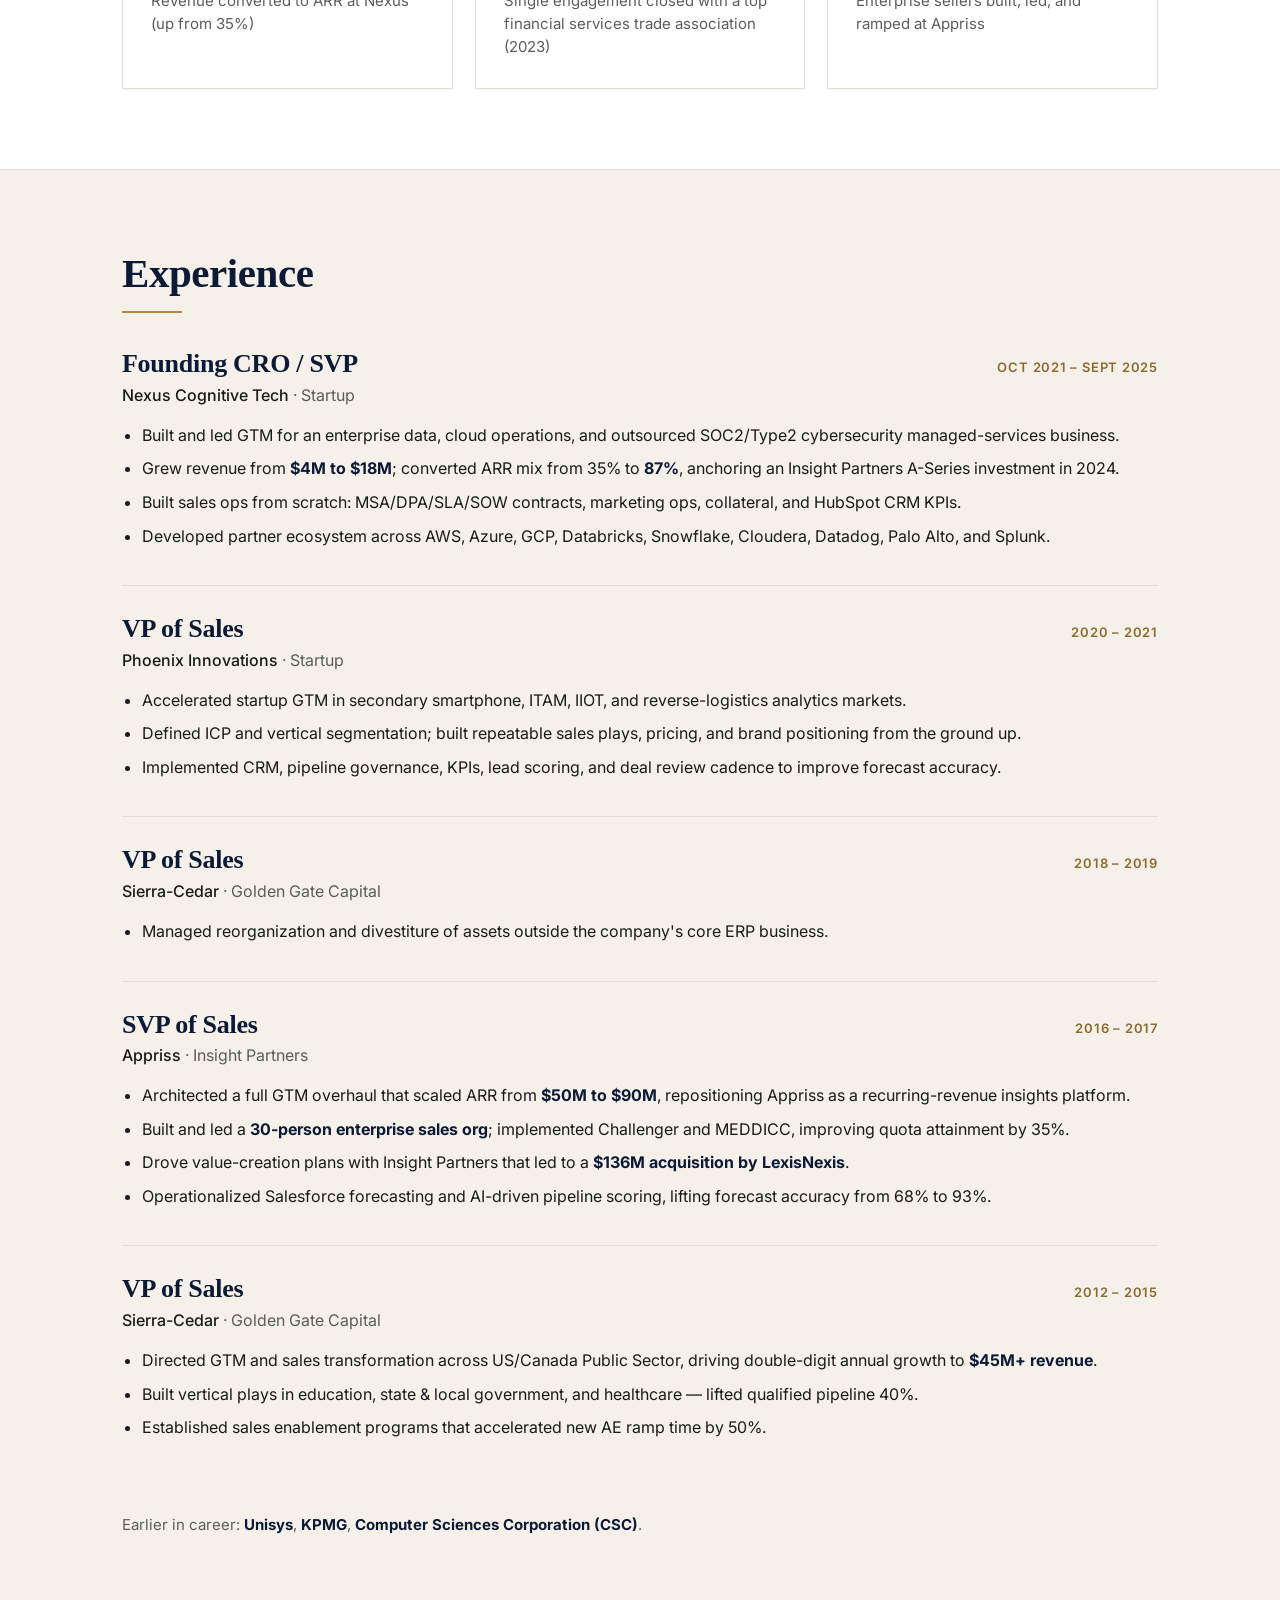
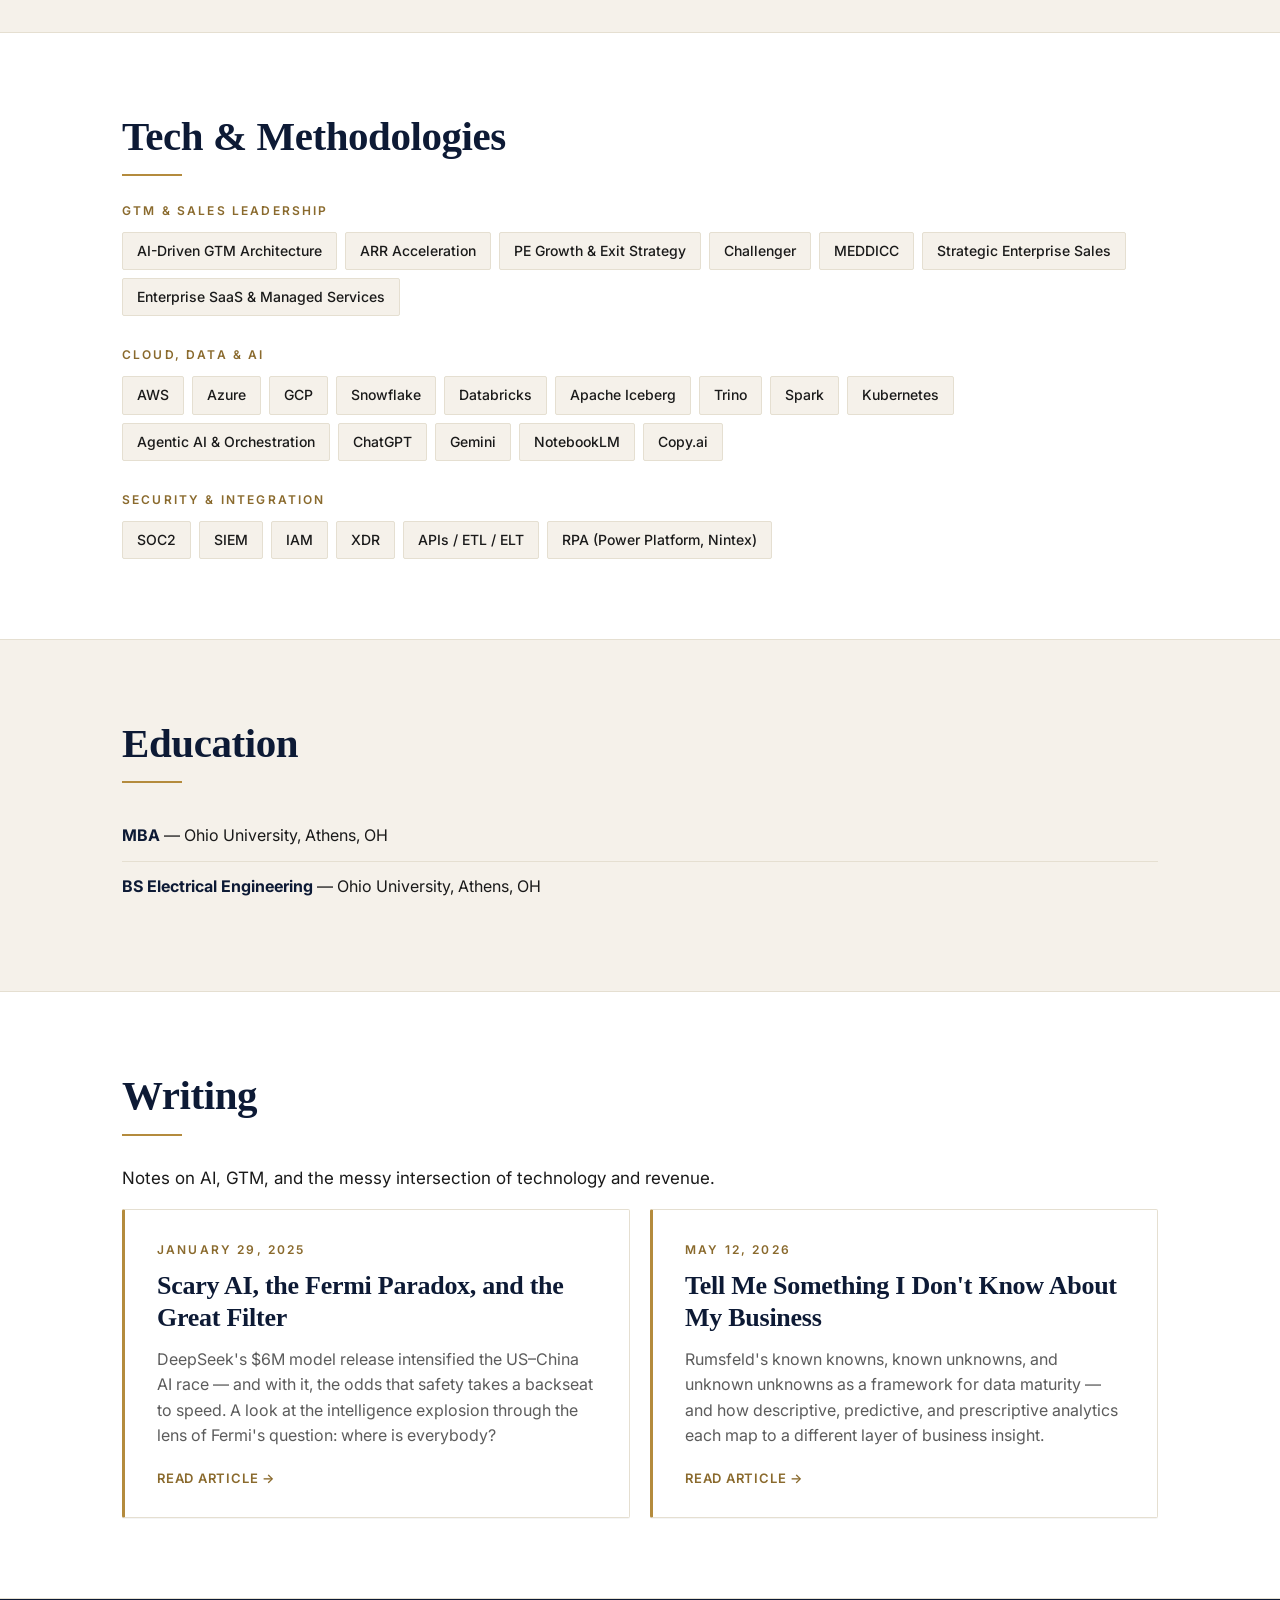
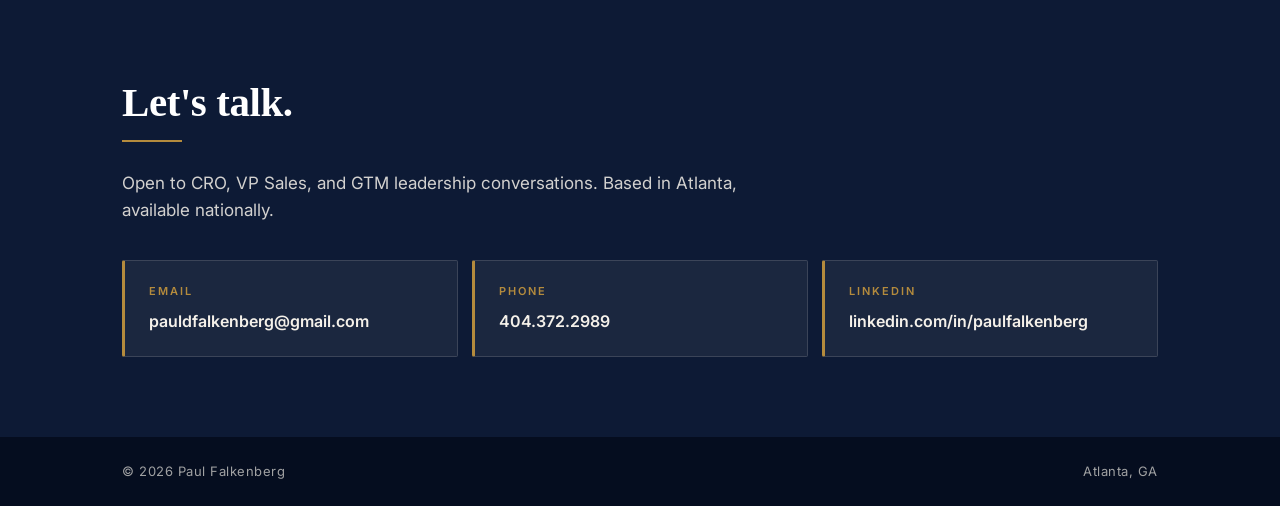
==== commit 83ad045b: "Redesign site in Boardroom Modern style (navy + gold + Cormorant); update title to CRO and tagline t" ====
--- a/index.html
+++ b/index.html
@@ -4,7 +4,7 @@
   <meta charset="UTF-8" />
   <meta name="viewport" content="width=device-width, initial-scale=1.0" />
   <meta name="description" content="Paul Falkenberg — CRO and VP of Sales. 20+ years scaling SaaS, data, and analytics organizations from startup through PE-backed exit." />
-  <title>Paul Falkenberg — CRO | VP Sales | GTM Architect</title>
+  <title>Paul Falkenberg — Chief Revenue Officer (CRO)</title>
   <link rel="icon" type="image/jpeg" href="assets/headshot.jpg" />
   <link rel="preconnect" href="https://fonts.googleapis.com" />
   <link rel="preconnect" href="https://fonts.gstatic.com" crossorigin />
@@ -32,8 +32,8 @@
     <section class="hero">
       <div class="hero-inner">
         <div class="hero-text">
-          <p class="hero-eyebrow">CRO / VP Sales · Atlanta, GA</p>
-          <h1>Building revenue engines that scale — and exit.</h1>
+          <p class="hero-eyebrow">Chief Revenue Officer (CRO) · Atlanta, GA</p>
+          <h1>Building <em>AI</em> revenue engines that <em>scale</em> and <em>exit.</em></h1>
           <p class="hero-lede">
             Growth-driven enterprise sales executive with 20+ years scaling SaaS, data, and analytics
             organizations from startup through PE-backed exit. I turn underperforming teams into
--- a/styles.css
+++ b/styles.css
@@ -1,231 +1,204 @@
 :root {
-  --ink: #0b1f3a;
-  --ink-soft: #1a2f4e;
-  --accent: #1d4e89;
-  --accent-bright: #2563eb;
-  --muted: #4b5563;
-  --line: #e5e7eb;
-  --bg: #ffffff;
-  --bg-alt: #f7f8fb;
-  --bg-dark: #0b1f3a;
-  --text-on-dark: #e6ecf5;
+  --navy: #0d1a35;
+  --navy-soft: #1a2b4f;
+  --cream: #f5f1ea;
+  --cream-soft: #faf6ee;
+  --gold: #b48b3d;
+  --gold-dark: #8a6a2d;
+  --ink: #1a1a1a;
+  --muted: #5c5c5c;
+  --line: #e5dfd1;
   --max: 1100px;
-  --radius: 10px;
-  --shadow: 0 4px 24px rgba(11, 31, 58, 0.08);
-}
-
-* {
-  box-sizing: border-box;
-}
-
-html {
-  scroll-behavior: smooth;
-}
+  --radius: 2px;
+  --shadow: 0 1px 0 rgba(0, 0, 0, 0.04);
+}
+
+* { box-sizing: border-box; }
+
+html { scroll-behavior: smooth; }
 
 body {
   margin: 0;
   font-family: "Inter", system-ui, -apple-system, "Segoe UI", Roboto, sans-serif;
   color: var(--ink);
-  background: var(--bg);
+  background: var(--cream);
   line-height: 1.6;
+  font-size: 16px;
   -webkit-font-smoothing: antialiased;
 }
 
-a {
-  color: var(--accent);
-  text-decoration: none;
-}
-a:hover {
-  color: var(--accent-bright);
-}
+a { color: var(--gold-dark); text-decoration: none; }
+a:hover { color: var(--gold); }
 
 h1, h2, h3 {
-  font-family: "Source Serif 4", Georgia, serif;
-  color: var(--ink);
-  line-height: 1.2;
-  margin: 0 0 0.5em;
-}
-
-.container {
-  max-width: var(--max);
-  margin: 0 auto;
-  padding: 0 24px;
-}
+  font-family: "Cormorant Garamond", Georgia, serif;
+  color: var(--navy);
+  font-weight: 600;
+  line-height: 1.15;
+  letter-spacing: -0.01em;
+  margin: 0 0 0.4em;
+}
+
+.container { max-width: var(--max); margin: 0 auto; padding: 0 32px; }
 
 /* ---------- Nav ---------- */
 .nav {
-  position: sticky;
-  top: 0;
-  background: rgba(255, 255, 255, 0.92);
-  backdrop-filter: saturate(150%) blur(10px);
-  border-bottom: 1px solid var(--line);
-  z-index: 50;
+  position: sticky; top: 0; z-index: 50;
+  background: var(--navy);
+  border-bottom: 1px solid var(--navy-soft);
 }
 .nav-inner {
-  max-width: var(--max);
-  margin: 0 auto;
-  padding: 14px 24px;
-  display: flex;
-  align-items: center;
-  justify-content: space-between;
-  gap: 16px;
+  max-width: var(--max); margin: 0 auto; padding: 16px 32px;
+  display: flex; align-items: center; justify-content: space-between; gap: 24px;
 }
 .nav-logo {
-  font-weight: 700;
-  color: var(--ink);
-  letter-spacing: -0.01em;
-}
-.nav-links {
-  display: flex;
-  gap: 22px;
-  flex-wrap: wrap;
-}
+  font-family: "Cormorant Garamond", serif;
+  color: #fff;
+  font-weight: 600;
+  font-size: 22px;
+  letter-spacing: 0.02em;
+}
+.nav-logo:hover { color: var(--gold); }
+.nav-links { display: flex; gap: 28px; flex-wrap: wrap; }
 .nav-links a {
-  color: var(--muted);
-  font-size: 0.95rem;
-  font-weight: 500;
-}
-.nav-links a:hover {
-  color: var(--ink);
-}
+  color: var(--cream); opacity: 0.85;
+  font-size: 14px; font-weight: 500; letter-spacing: 0.02em;
+  transition: color 0.15s, opacity 0.15s;
+}
+.nav-links a:hover { color: var(--gold); opacity: 1; }
 
 /* ---------- Hero ---------- */
 .hero {
-  padding: 80px 0 60px;
-  background: linear-gradient(180deg, #f7f8fb 0%, #ffffff 100%);
+  padding: 96px 0 80px;
   border-bottom: 1px solid var(--line);
+  background: var(--cream);
 }
 .hero-inner {
-  max-width: var(--max);
-  margin: 0 auto;
-  padding: 0 24px;
-  display: grid;
-  grid-template-columns: 1.4fr 1fr;
-  gap: 48px;
+  max-width: var(--max); margin: 0 auto; padding: 0 32px;
+  display: grid; grid-template-columns: 1.6fr 1fr; gap: 64px;
   align-items: center;
 }
 .hero-eyebrow {
-  text-transform: uppercase;
-  letter-spacing: 0.12em;
-  font-size: 0.8rem;
-  font-weight: 600;
-  color: var(--accent);
-  margin: 0 0 14px;
+  color: var(--gold-dark);
+  text-transform: uppercase;
+  letter-spacing: 0.18em;
+  font-size: 12px;
+  font-weight: 600;
+  margin: 0 0 20px;
 }
 .hero h1 {
-  font-size: clamp(2rem, 4vw, 3.25rem);
-  letter-spacing: -0.015em;
-  margin-bottom: 18px;
-}
+  font-family: "Cormorant Garamond", serif;
+  font-weight: 600;
+  font-size: clamp(2.4rem, 4.4vw, 3.6rem);
+  line-height: 1.08;
+  margin: 0 0 24px;
+  color: var(--navy);
+}
+.hero h1 em { color: var(--gold-dark); font-style: italic; }
 .hero-lede {
-  font-size: 1.1rem;
+  font-size: 18px;
   color: var(--muted);
   max-width: 56ch;
-  margin: 0 0 28px;
-}
-.hero-cta {
-  display: flex;
-  gap: 12px;
-  flex-wrap: wrap;
-}
+  margin: 0 0 36px;
+  line-height: 1.6;
+}
+.hero-cta { display: flex; gap: 12px; flex-wrap: wrap; }
 .btn {
   display: inline-block;
-  padding: 12px 22px;
-  border-radius: 8px;
-  font-weight: 600;
-  font-size: 0.95rem;
+  padding: 13px 26px;
+  font-weight: 600;
+  font-size: 14px;
+  letter-spacing: 0.04em;
+  border-radius: var(--radius);
   border: 1px solid transparent;
-  transition: transform 0.15s ease, background 0.15s ease, color 0.15s ease;
-}
-.btn-primary {
-  background: var(--accent);
-  color: #fff;
-}
-.btn-primary:hover {
-  background: var(--ink);
-  color: #fff;
-  transform: translateY(-1px);
-}
-.btn-ghost {
-  background: transparent;
-  color: var(--ink);
-  border-color: var(--line);
-}
-.btn-ghost:hover {
-  border-color: var(--ink);
-  color: var(--ink);
+  transition: all 0.18s ease;
+}
+.btn-primary { background: var(--navy); color: var(--cream); border-color: var(--navy); }
+.btn-primary:hover { background: var(--gold-dark); border-color: var(--gold-dark); color: var(--cream); }
+.btn-ghost { background: transparent; color: var(--navy); border-color: var(--navy); }
+.btn-ghost:hover { background: var(--navy); color: var(--cream); }
+
+.hero-photo {
+  position: relative;
+  padding: 18px;
+  background: var(--cream-soft);
+  border: 1px solid var(--gold);
+  border-radius: 4px;
+  box-shadow: 12px 12px 0 var(--navy);
+  max-width: 340px;
+  margin: 0 auto;
 }
 .hero-photo img {
   width: 100%;
-  max-width: 340px;
   aspect-ratio: 1 / 1;
   object-fit: cover;
-  border-radius: 50%;
-  border: 6px solid #fff;
-  box-shadow: var(--shadow);
-  display: block;
-  margin: 0 auto;
+  object-position: top center;
+  border-radius: 2px;
+  display: block;
 }
 
 /* ---------- Sections ---------- */
-.section {
-  padding: 72px 0;
-}
+.section { padding: 80px 0; }
 .section-alt {
-  background: var(--bg-alt);
+  background: #fff;
   border-top: 1px solid var(--line);
   border-bottom: 1px solid var(--line);
 }
 .section-title {
-  font-size: clamp(1.6rem, 2.4vw, 2.1rem);
-  letter-spacing: -0.01em;
-  margin-bottom: 28px;
+  font-family: "Cormorant Garamond", serif;
+  font-size: clamp(2rem, 3.2vw, 2.6rem);
+  font-weight: 600;
+  margin: 0 0 8px;
+  color: var(--navy);
 }
 .section-title::after {
   content: "";
   display: block;
-  width: 44px;
-  height: 3px;
-  background: var(--accent);
-  margin-top: 12px;
-  border-radius: 2px;
+  width: 60px;
+  height: 2px;
+  background: var(--gold);
+  margin: 14px 0 28px;
 }
 .prose {
-  font-size: 1.05rem;
-  color: var(--ink-soft);
+  font-size: 17px;
+  color: var(--ink);
   max-width: 72ch;
   margin: 0 0 1em;
-}
+  line-height: 1.7;
+}
+.prose strong { color: var(--navy); }
 
 /* ---------- Metrics ---------- */
 .metrics {
   display: grid;
-  grid-template-columns: repeat(auto-fit, minmax(240px, 1fr));
-  gap: 18px;
+  grid-template-columns: repeat(auto-fit, minmax(260px, 1fr));
+  gap: 22px;
 }
 .metric {
   background: #fff;
   border: 1px solid var(--line);
-  border-radius: var(--radius);
-  padding: 24px;
-  transition: transform 0.15s ease, box-shadow 0.15s ease;
+  border-top: 3px solid var(--gold);
+  padding: 30px 28px;
+  box-shadow: var(--shadow);
+  transition: transform 0.18s ease, box-shadow 0.18s ease;
 }
 .metric:hover {
   transform: translateY(-2px);
-  box-shadow: var(--shadow);
+  box-shadow: 0 8px 24px rgba(13, 26, 53, 0.08);
 }
 .metric-number {
-  font-family: "Source Serif 4", Georgia, serif;
-  font-size: 2rem;
+  font-family: "Cormorant Garamond", serif;
+  font-size: 38px;
   font-weight: 700;
-  color: var(--accent);
+  color: var(--navy);
   letter-spacing: -0.01em;
-  margin-bottom: 6px;
+  line-height: 1;
+  margin-bottom: 12px;
 }
 .metric-label {
   color: var(--muted);
-  font-size: 0.95rem;
-  line-height: 1.45;
+  font-size: 15px;
+  line-height: 1.55;
 }
 
 /* ---------- Experience ---------- */
@@ -233,296 +206,227 @@
   border-top: 1px solid var(--line);
   padding: 28px 0;
 }
-.role:first-of-type {
-  border-top: none;
-  padding-top: 0;
-}
+.role:first-of-type { border-top: none; padding-top: 8px; }
 .role-head {
-  display: flex;
-  justify-content: space-between;
-  align-items: baseline;
-  gap: 16px;
-  flex-wrap: wrap;
-  margin-bottom: 8px;
+  display: flex; justify-content: space-between; align-items: baseline;
+  gap: 16px; flex-wrap: wrap; margin-bottom: 8px;
 }
 .role-title {
-  font-size: 1.25rem;
+  font-family: "Cormorant Garamond", serif;
+  font-size: 26px;
+  font-weight: 600;
   margin: 0;
+  color: var(--navy);
 }
 .role-company {
   margin: 4px 0 0;
-  color: var(--ink-soft);
+  color: var(--ink);
   font-weight: 500;
 }
-.role-meta {
-  color: var(--muted);
-  font-weight: 400;
-}
+.role-meta { color: var(--muted); font-weight: 400; }
 .role-dates {
-  color: var(--muted);
-  font-size: 0.92rem;
-  font-weight: 500;
+  color: var(--gold-dark);
+  font-size: 13px;
+  font-weight: 600;
+  letter-spacing: 0.06em;
+  text-transform: uppercase;
   margin: 0;
   white-space: nowrap;
 }
 .role-points {
-  margin: 12px 0 0;
+  margin: 14px 0 0;
   padding-left: 20px;
-  color: var(--ink-soft);
-}
-.role-points li {
-  margin-bottom: 8px;
-}
-.role-points strong {
-  color: var(--ink);
-}
+  color: var(--ink);
+}
+.role-points li { margin-bottom: 8px; }
+.role-points strong { color: var(--navy); }
 .role-prior {
-  margin-top: 32px;
+  margin-top: 36px;
   color: var(--muted);
-  font-size: 0.95rem;
-}
+  font-size: 15px;
+}
+.role-prior strong { color: var(--navy); }
 
 /* ---------- Tags ---------- */
-.tag-group {
-  margin-bottom: 28px;
-}
-.tag-group:last-child {
-  margin-bottom: 0;
-}
+.tag-group { margin-bottom: 32px; }
+.tag-group:last-child { margin-bottom: 0; }
 .tag-heading {
   font-family: "Inter", sans-serif;
-  font-size: 0.78rem;
-  text-transform: uppercase;
-  letter-spacing: 0.12em;
-  color: var(--accent);
-  margin: 0 0 12px;
+  font-size: 12px;
+  text-transform: uppercase;
+  letter-spacing: 0.18em;
+  color: var(--gold-dark);
+  margin: 0 0 14px;
   font-weight: 600;
 }
 .tags {
-  list-style: none;
-  padding: 0;
-  margin: 0;
-  display: flex;
-  flex-wrap: wrap;
-  gap: 8px;
+  list-style: none; padding: 0; margin: 0;
+  display: flex; flex-wrap: wrap; gap: 8px;
 }
 .tags li {
-  background: #fff;
+  background: var(--cream);
   border: 1px solid var(--line);
   padding: 7px 14px;
-  border-radius: 999px;
-  font-size: 0.9rem;
-  color: var(--ink-soft);
+  border-radius: 2px;
+  font-size: 14px;
+  color: var(--ink);
+  font-weight: 500;
 }
 
 /* ---------- Education ---------- */
-.education {
-  list-style: none;
-  padding: 0;
-  margin: 0;
-}
+.education { list-style: none; padding: 0; margin: 0; }
 .education li {
-  padding: 10px 0;
+  padding: 12px 0;
   border-bottom: 1px solid var(--line);
-  color: var(--ink-soft);
-}
-.education li:last-child {
-  border-bottom: none;
-}
-
-/* ---------- Contact ---------- */
-.section-dark {
-  background: var(--bg-dark);
-  color: var(--text-on-dark);
-}
-.section-title-light {
-  color: #fff;
-}
-.section-title-light::after {
-  background: #ffffff;
-}
-.contact-inner {
-  text-align: left;
-}
-.contact-lede {
-  color: var(--text-on-dark);
-  opacity: 0.85;
-  font-size: 1.05rem;
-  max-width: 60ch;
-  margin: 0 0 32px;
-}
-.contact-grid {
-  display: grid;
-  grid-template-columns: repeat(auto-fit, minmax(240px, 1fr));
-  gap: 14px;
-}
-.contact-card {
-  display: block;
-  background: rgba(255, 255, 255, 0.06);
-  border: 1px solid rgba(255, 255, 255, 0.12);
-  border-radius: var(--radius);
-  padding: 20px 22px;
-  color: #fff;
-  transition: background 0.15s ease, border-color 0.15s ease, transform 0.15s ease;
-}
-.contact-card:hover {
-  background: rgba(255, 255, 255, 0.1);
-  border-color: rgba(255, 255, 255, 0.3);
-  color: #fff;
-  transform: translateY(-2px);
-}
-.contact-label {
-  display: block;
-  text-transform: uppercase;
-  letter-spacing: 0.12em;
-  font-size: 0.72rem;
-  opacity: 0.7;
-  margin-bottom: 6px;
-}
-.contact-value {
-  display: block;
-  font-weight: 600;
-  font-size: 1rem;
-}
+  color: var(--ink);
+}
+.education li:last-child { border-bottom: none; }
+.education strong { color: var(--navy); }
 
 /* ---------- Writing list ---------- */
 .writing-list {
   display: grid;
   grid-template-columns: repeat(auto-fit, minmax(320px, 1fr));
-  gap: 18px;
+  gap: 20px;
   margin-top: 12px;
 }
 .writing-card {
   display: block;
   background: #fff;
   border: 1px solid var(--line);
+  border-left: 3px solid var(--gold);
   border-radius: var(--radius);
-  padding: 26px 26px 22px;
-  color: var(--ink);
-  transition: transform 0.15s ease, box-shadow 0.15s ease, border-color 0.15s ease;
+  padding: 30px 32px 26px;
+  color: var(--ink);
+  box-shadow: var(--shadow);
+  transition: transform 0.18s ease, box-shadow 0.18s ease;
 }
 .writing-card:hover {
   transform: translateY(-2px);
-  box-shadow: var(--shadow);
-  border-color: var(--accent);
+  box-shadow: 0 8px 24px rgba(13, 26, 53, 0.08);
   color: var(--ink);
 }
 .writing-date {
-  text-transform: uppercase;
-  letter-spacing: 0.12em;
-  font-size: 0.72rem;
-  color: var(--accent);
-  font-weight: 600;
-  margin: 0 0 8px;
+  color: var(--gold-dark);
+  text-transform: uppercase;
+  letter-spacing: 0.18em;
+  font-size: 12px;
+  font-weight: 600;
+  margin: 0 0 10px;
 }
 .writing-title {
-  font-size: 1.3rem;
-  margin: 0 0 10px;
+  font-family: "Cormorant Garamond", serif;
+  font-size: 26px;
+  font-weight: 600;
+  margin: 0 0 12px;
+  color: var(--navy);
   line-height: 1.25;
 }
 .writing-excerpt {
   color: var(--muted);
-  font-size: 0.98rem;
-  margin: 0 0 14px;
+  font-size: 16px;
+  margin: 0 0 16px;
+  line-height: 1.6;
 }
 .writing-cta {
-  color: var(--accent);
-  font-weight: 600;
-  font-size: 0.95rem;
-}
-.writing-card:hover .writing-cta {
-  color: var(--accent-bright);
-}
+  color: var(--gold-dark);
+  font-weight: 600;
+  font-size: 13px;
+  letter-spacing: 0.06em;
+  text-transform: uppercase;
+}
+.writing-card:hover .writing-cta { color: var(--gold); }
 
 /* ---------- Article page ---------- */
 .article {
   padding: 56px 0 80px;
-  background: #fff;
-}
-.article-container {
-  max-width: 740px;
-}
+  background: var(--cream);
+}
+.article-container { max-width: 740px; }
 .article-back {
   display: inline-block;
-  color: var(--accent);
+  color: var(--gold-dark);
+  font-weight: 600;
+  font-size: 13px;
+  letter-spacing: 0.06em;
+  text-transform: uppercase;
+  margin-bottom: 28px;
+}
+.article-back:hover { color: var(--gold); }
+.article-header {
+  border-bottom: 2px solid var(--gold);
+  padding-bottom: 24px;
+  margin-bottom: 36px;
+}
+.article-date {
+  text-transform: uppercase;
+  letter-spacing: 0.18em;
+  font-size: 12px;
+  color: var(--gold-dark);
+  font-weight: 600;
+  margin: 0 0 14px;
+}
+.article-title {
+  font-family: "Cormorant Garamond", serif;
+  font-size: clamp(2rem, 4vw, 3rem);
+  font-weight: 600;
+  letter-spacing: -0.01em;
+  line-height: 1.12;
+  color: var(--navy);
+  margin: 0;
+}
+.article-body {
+  font-size: 18px;
+  color: var(--ink);
+  line-height: 1.8;
+}
+.article-body p { margin: 0 0 1.2em; }
+.article-body strong { color: var(--navy); font-weight: 600; }
+.article-body em { color: var(--navy); }
+.article-h2 {
+  font-family: "Cormorant Garamond", serif;
+  font-size: 28px;
+  font-weight: 600;
+  color: var(--navy);
+  margin: 40px 0 16px;
+  letter-spacing: -0.005em;
+}
+.article-kicker {
+  font-family: "Cormorant Garamond", serif;
+  font-size: 22px;
+  font-style: italic;
+  color: var(--navy);
   font-weight: 500;
-  font-size: 0.92rem;
-  margin-bottom: 28px;
-}
-.article-back:hover {
-  color: var(--accent-bright);
-}
-.article-header {
-  border-bottom: 1px solid var(--line);
-  padding-bottom: 24px;
-  margin-bottom: 32px;
-}
-.article-date {
-  text-transform: uppercase;
-  letter-spacing: 0.12em;
-  font-size: 0.78rem;
-  color: var(--accent);
-  font-weight: 600;
-  margin: 0 0 12px;
-}
-.article-title {
-  font-size: clamp(1.8rem, 3.4vw, 2.6rem);
-  letter-spacing: -0.015em;
-  line-height: 1.18;
-  margin: 0;
-}
-.article-body {
-  font-size: 1.08rem;
-  color: var(--ink-soft);
-  line-height: 1.75;
-}
-.article-body p {
-  margin: 0 0 1.2em;
-}
-.article-body strong {
-  color: var(--ink);
-}
-.article-body em {
-  color: var(--ink);
-}
-.article-kicker {
-  font-family: "Source Serif 4", Georgia, serif;
-  font-size: 1.25rem;
-  color: var(--ink);
-  font-weight: 600;
-  border-left: 3px solid var(--accent);
-  padding-left: 18px;
-  margin-top: 36px;
-}
-.article-h2 {
-  font-size: 1.35rem;
-  margin: 36px 0 14px;
-  color: var(--ink);
-  letter-spacing: -0.005em;
+  border-left: 3px solid var(--gold);
+  padding-left: 22px;
+  margin-top: 40px;
 }
 .pull-quote {
-  font-family: "Source Serif 4", Georgia, serif;
-  font-size: 1.2rem;
+  font-family: "Cormorant Garamond", serif;
+  font-size: 24px;
   font-style: italic;
   line-height: 1.5;
-  color: var(--ink);
-  border-left: 4px solid var(--accent);
-  background: var(--bg-alt);
-  padding: 22px 24px;
-  margin: 28px 0;
+  color: var(--navy);
+  border-left: 3px solid var(--gold);
+  background: #fff;
+  padding: 24px 28px;
+  margin: 32px 0;
   border-radius: 0 var(--radius) var(--radius) 0;
 }
 .pull-quote cite {
   display: block;
-  margin-top: 14px;
-  font-size: 0.92rem;
+  margin-top: 16px;
+  font-size: 13px;
   font-style: normal;
-  color: var(--muted);
+  color: var(--gold-dark);
   font-family: "Inter", sans-serif;
+  letter-spacing: 0.08em;
+  text-transform: uppercase;
+  font-weight: 600;
 }
 .article-footer {
-  margin-top: 48px;
-  padding-top: 24px;
+  margin-top: 56px;
+  padding-top: 28px;
   border-top: 1px solid var(--line);
   display: flex;
   justify-content: space-between;
@@ -530,57 +434,85 @@
   flex-wrap: wrap;
   gap: 12px;
 }
-.article-footer p {
-  margin: 0;
-  color: var(--muted);
-  font-size: 0.95rem;
-}
-.article-footer .article-back {
-  margin-bottom: 0;
+.article-footer p { margin: 0; color: var(--muted); font-size: 15px; }
+.article-footer .article-back { margin-bottom: 0; }
+
+/* ---------- Contact (dark) ---------- */
+.section-dark {
+  background: var(--navy);
+  color: var(--cream);
+}
+.section-title-light { color: #fff; }
+.section-title-light::after { background: var(--gold); }
+.contact-inner { text-align: left; }
+.contact-lede {
+  color: var(--cream);
+  opacity: 0.85;
+  font-size: 17px;
+  max-width: 60ch;
+  margin: 0 0 36px;
+}
+.contact-grid {
+  display: grid;
+  grid-template-columns: repeat(auto-fit, minmax(240px, 1fr));
+  gap: 14px;
+}
+.contact-card {
+  display: block;
+  background: rgba(245, 241, 234, 0.06);
+  border: 1px solid rgba(245, 241, 234, 0.15);
+  border-left: 3px solid var(--gold);
+  border-radius: var(--radius);
+  padding: 22px 24px;
+  color: var(--cream);
+  transition: background 0.18s ease, border-color 0.18s ease;
+}
+.contact-card:hover {
+  background: rgba(245, 241, 234, 0.1);
+  border-color: var(--gold);
+  color: #fff;
+}
+.contact-label {
+  display: block;
+  text-transform: uppercase;
+  letter-spacing: 0.18em;
+  font-size: 11px;
+  color: var(--gold);
+  font-weight: 600;
+  margin-bottom: 8px;
+}
+.contact-value {
+  display: block;
+  font-weight: 600;
+  font-size: 16px;
+  color: var(--cream);
 }
 
 /* ---------- Footer ---------- */
 .footer {
-  background: #050f1f;
-  color: #9ca8bd;
-  padding: 22px 0;
-  font-size: 0.88rem;
+  background: #050d1f;
+  color: rgba(245, 241, 234, 0.65);
+  padding: 24px 0;
+  font-size: 13px;
+  letter-spacing: 0.04em;
 }
 .footer-inner {
-  display: flex;
-  justify-content: space-between;
-  align-items: center;
-  flex-wrap: wrap;
-  gap: 8px;
-}
-.footer p {
-  margin: 0;
-}
+  display: flex; justify-content: space-between; align-items: center;
+  flex-wrap: wrap; gap: 8px;
+}
+.footer p { margin: 0; }
 
 /* ---------- Mobile ---------- */
 @media (max-width: 760px) {
-  .hero {
-    padding: 56px 0 40px;
-  }
+  .hero { padding: 64px 0 48px; }
   .hero-inner {
     grid-template-columns: 1fr;
-    gap: 28px;
+    gap: 32px;
     text-align: left;
   }
-  .hero-photo {
-    order: -1;
-  }
-  .hero-photo img {
-    max-width: 200px;
-  }
-  .nav-links {
-    display: none;
-  }
-  .section {
-    padding: 56px 0;
-  }
-  .role-head {
-    flex-direction: column;
-    gap: 4px;
-  }
-}
+  .hero-photo { order: -1; max-width: 260px; box-shadow: 8px 8px 0 var(--navy); }
+  .nav-links { display: none; }
+  .section { padding: 60px 0; }
+  .role-head { flex-direction: column; gap: 4px; }
+  .role-title { font-size: 22px; }
+}
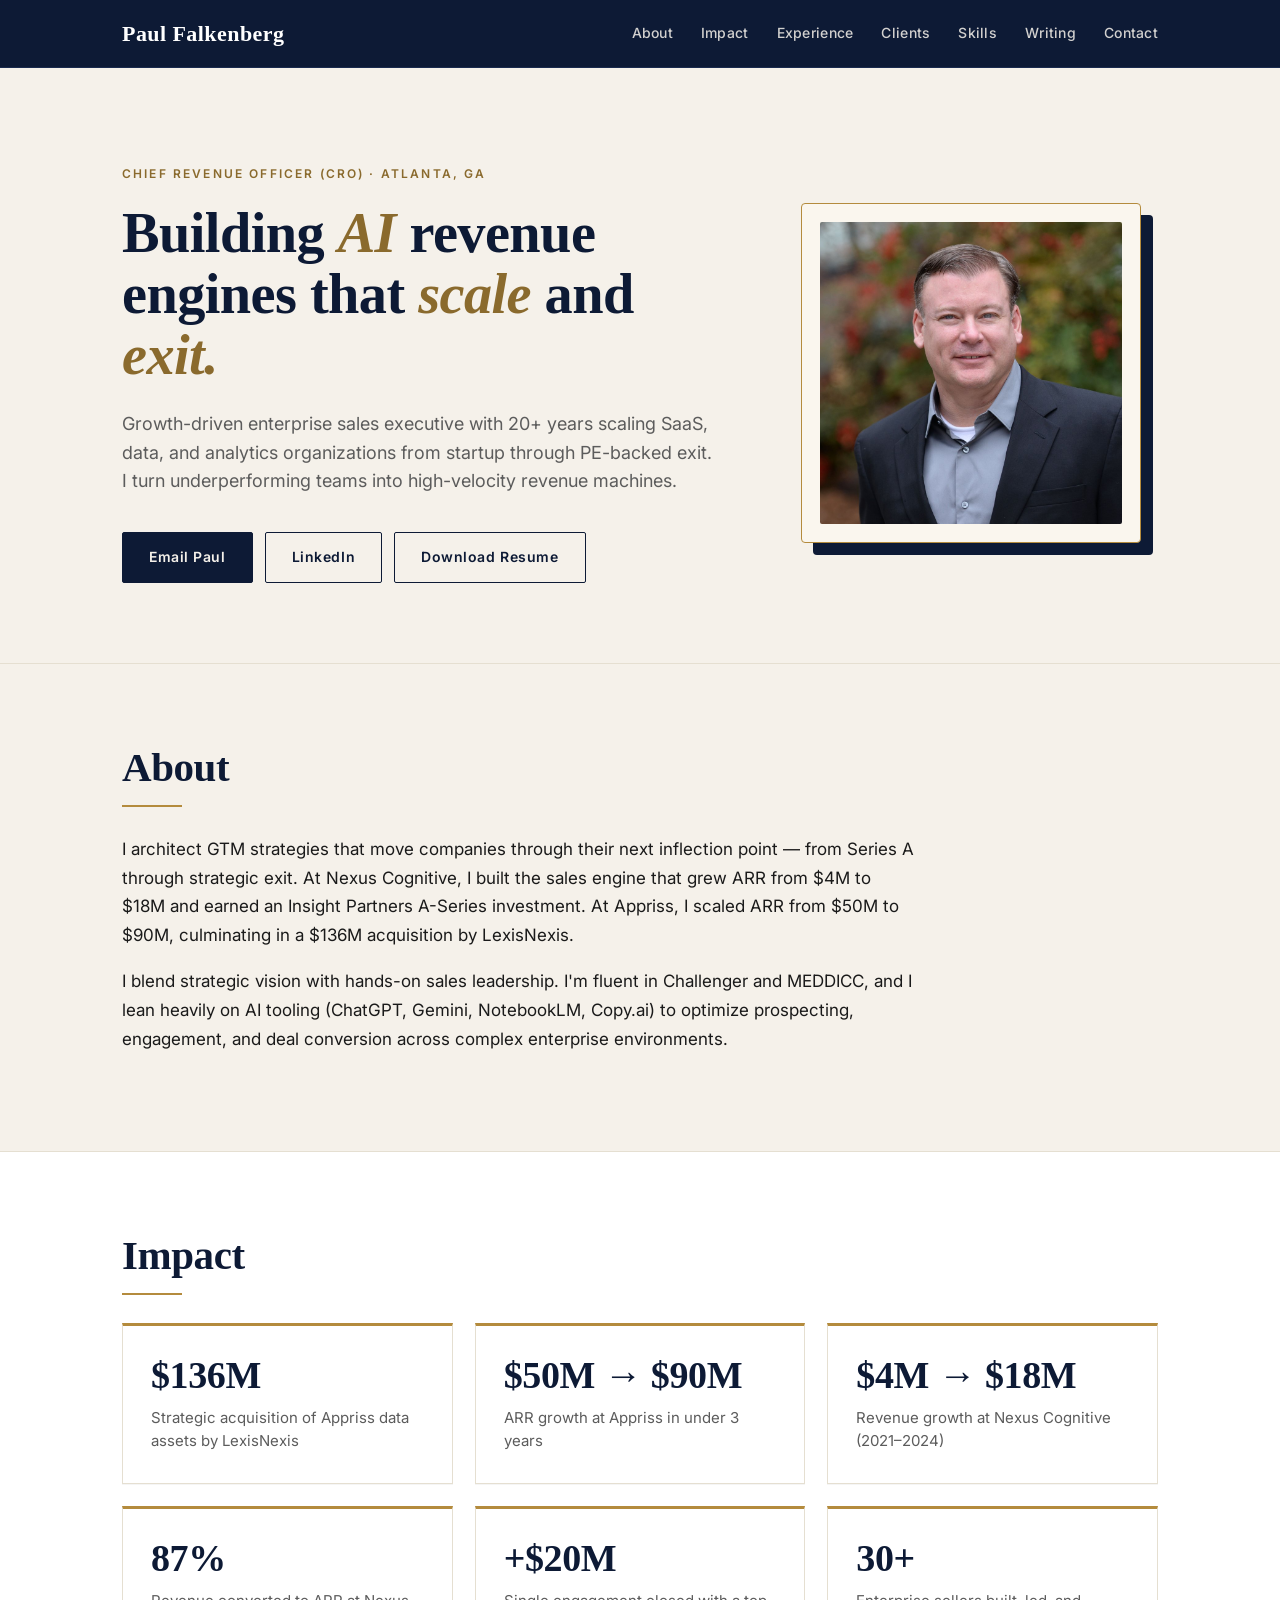
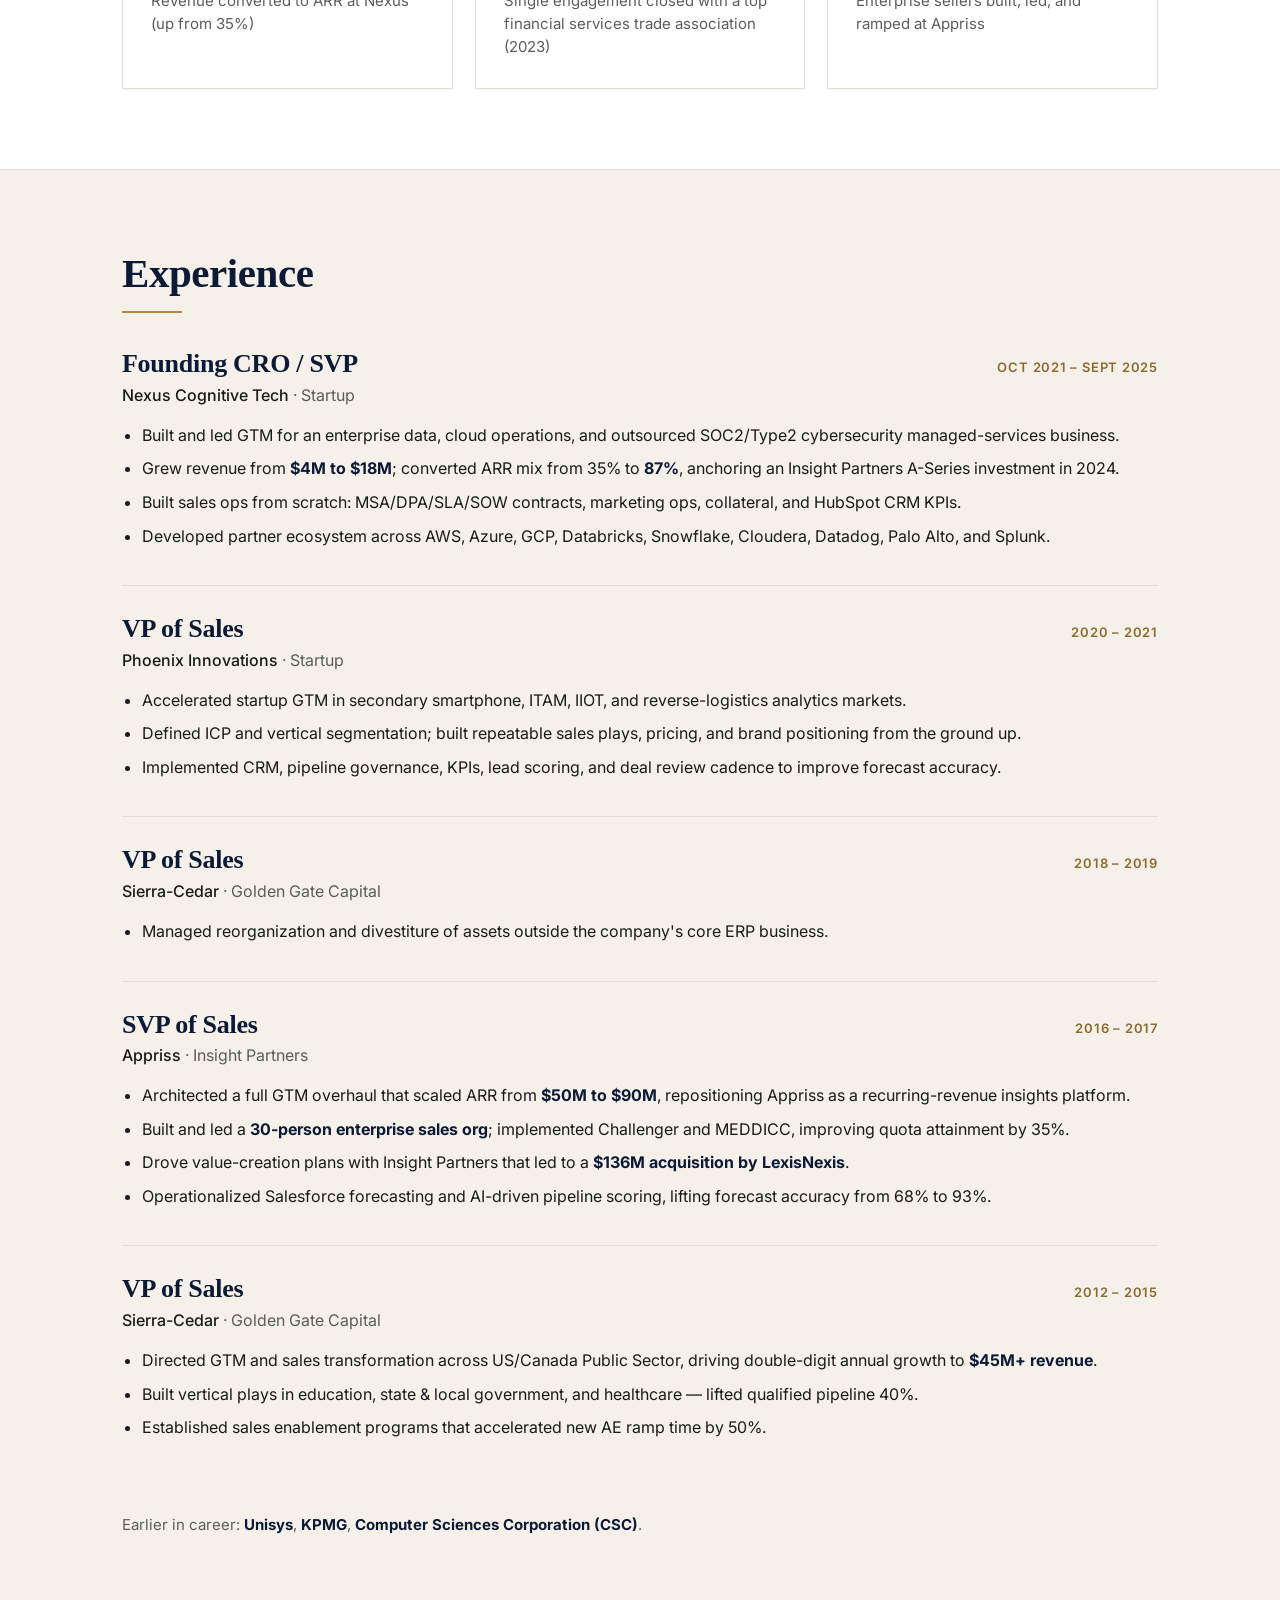
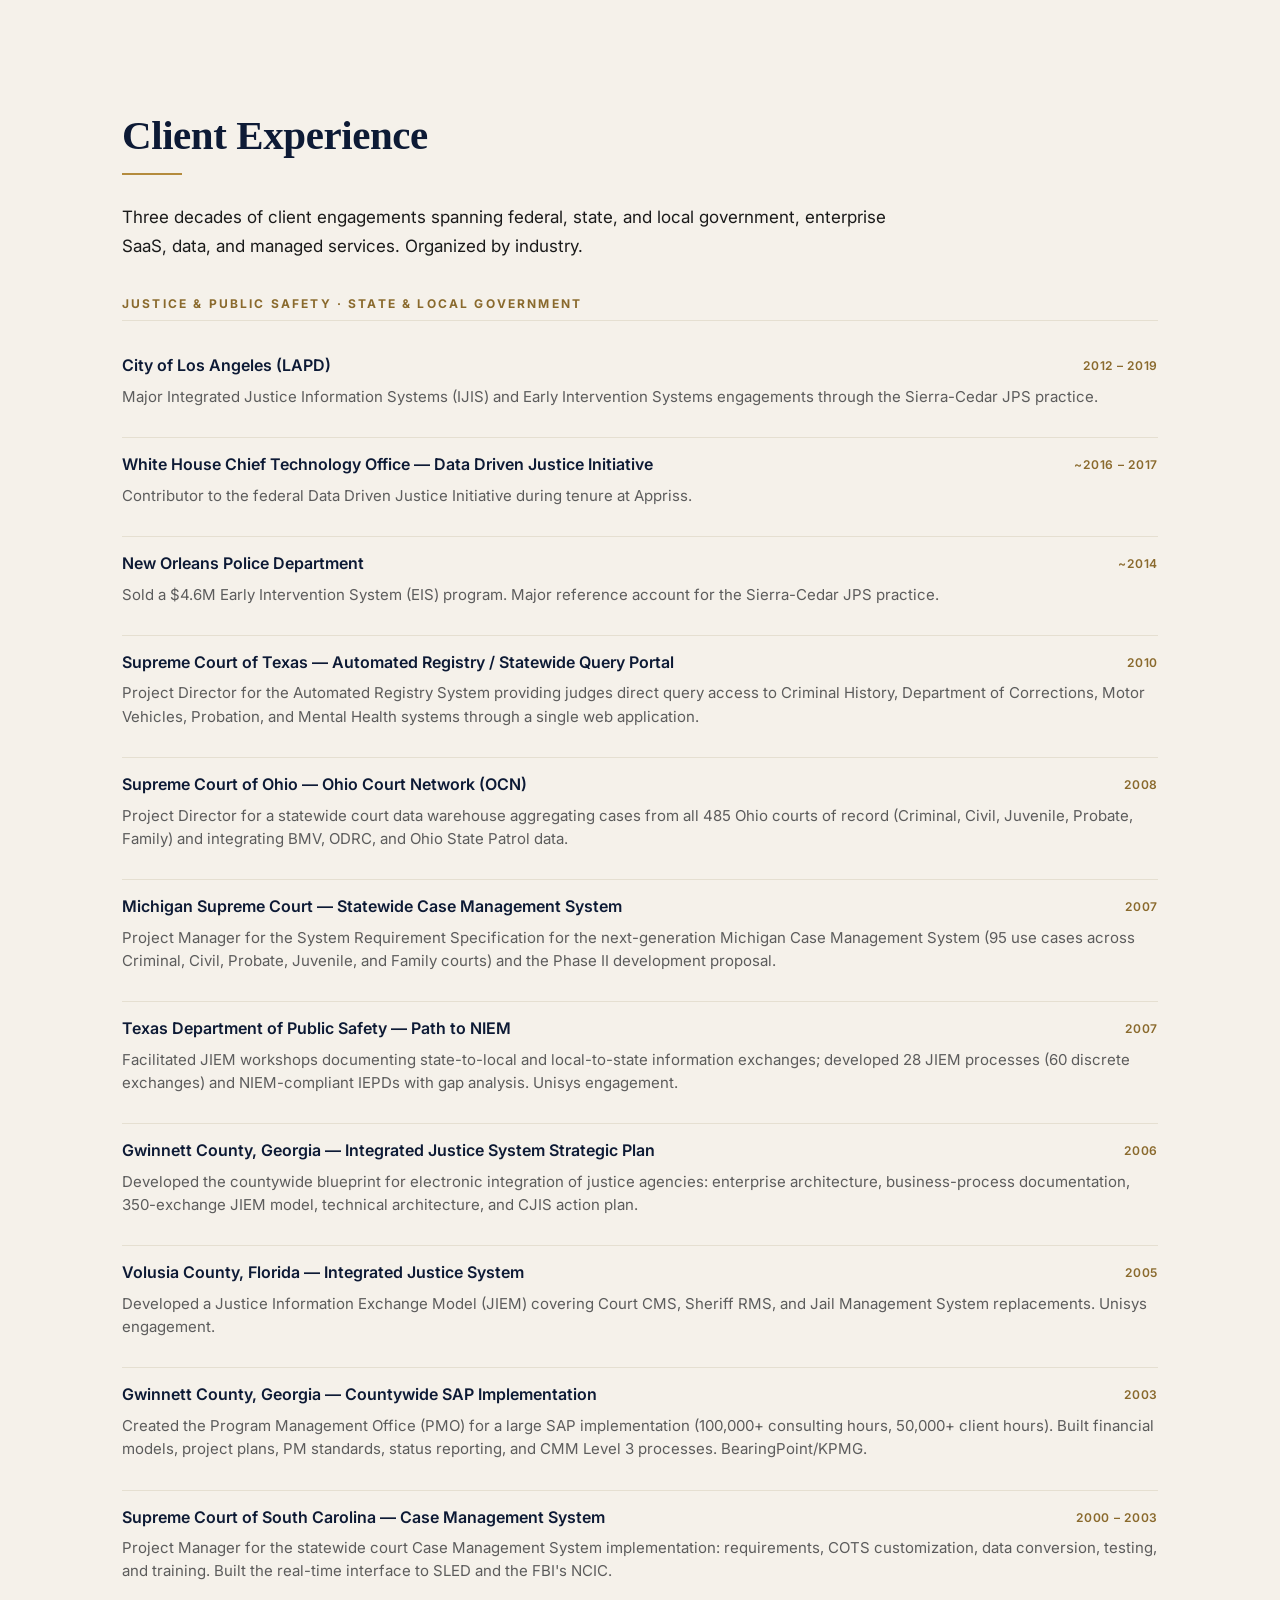
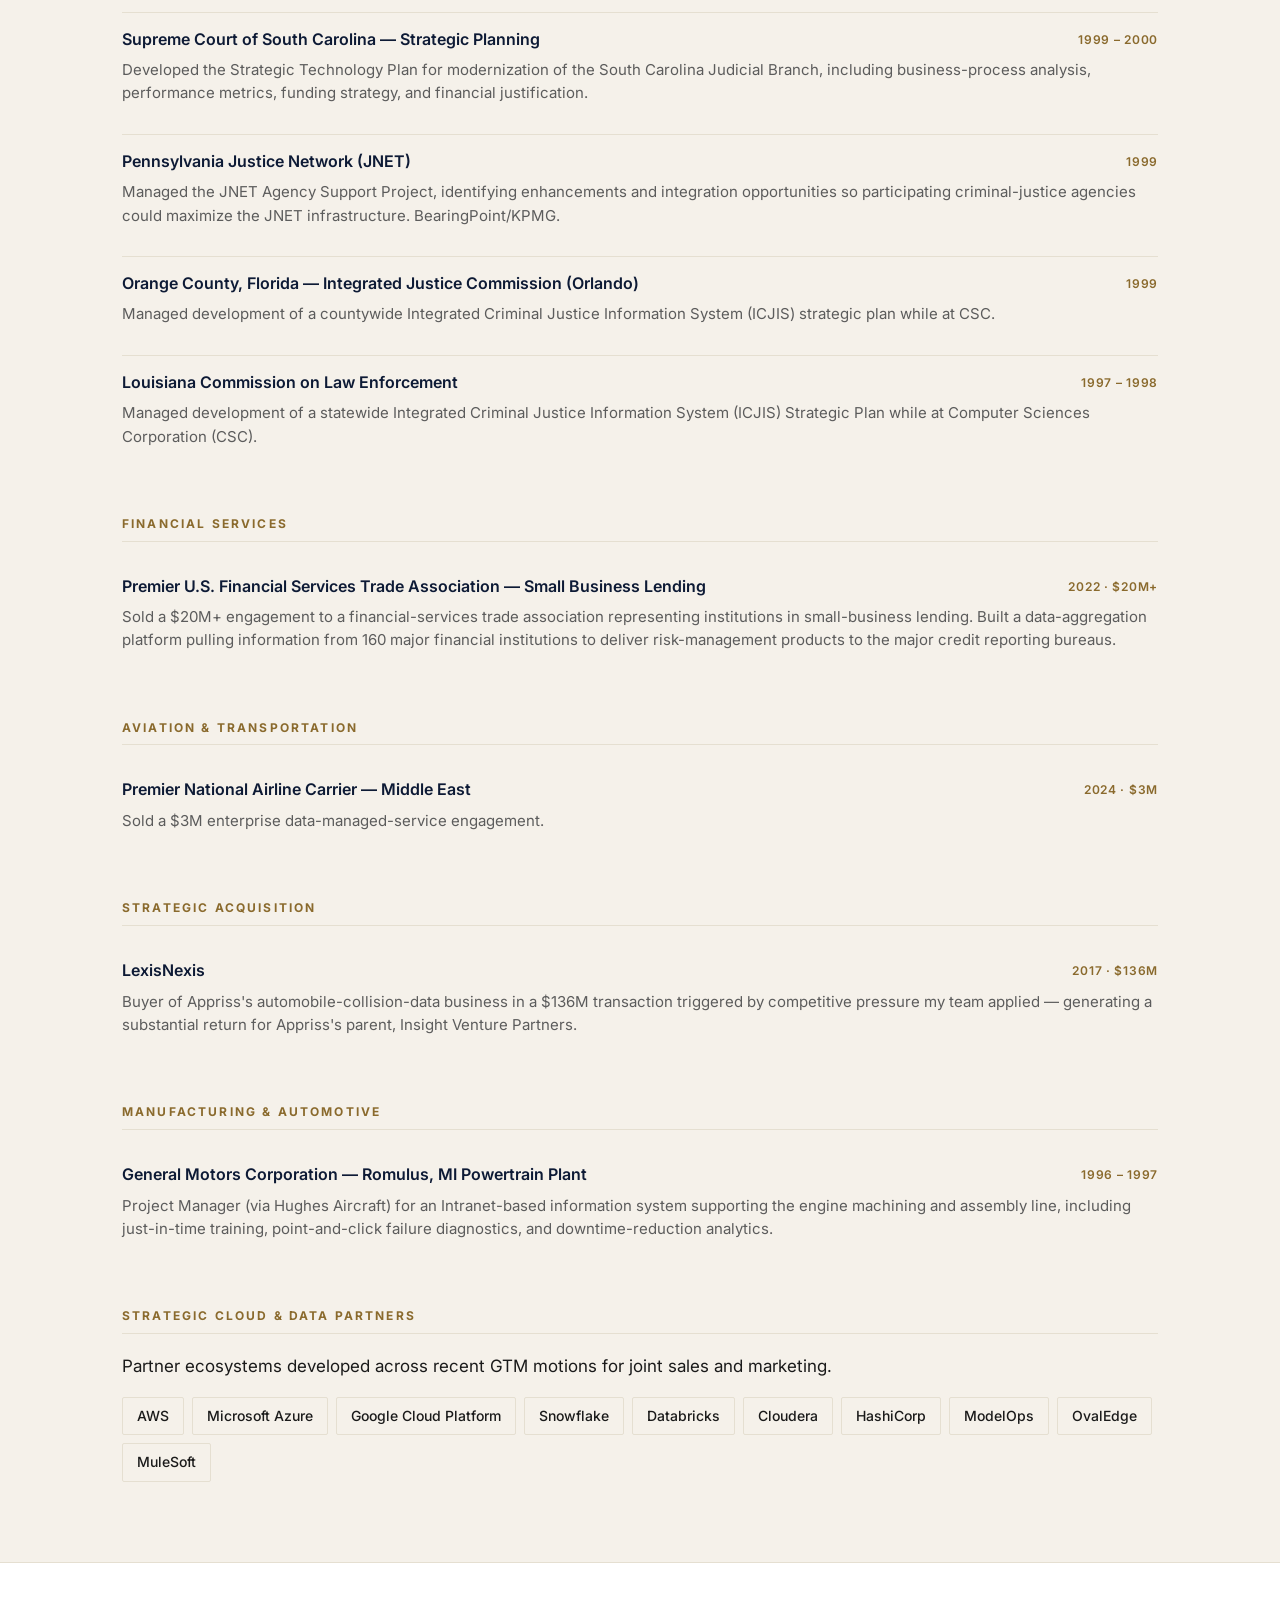
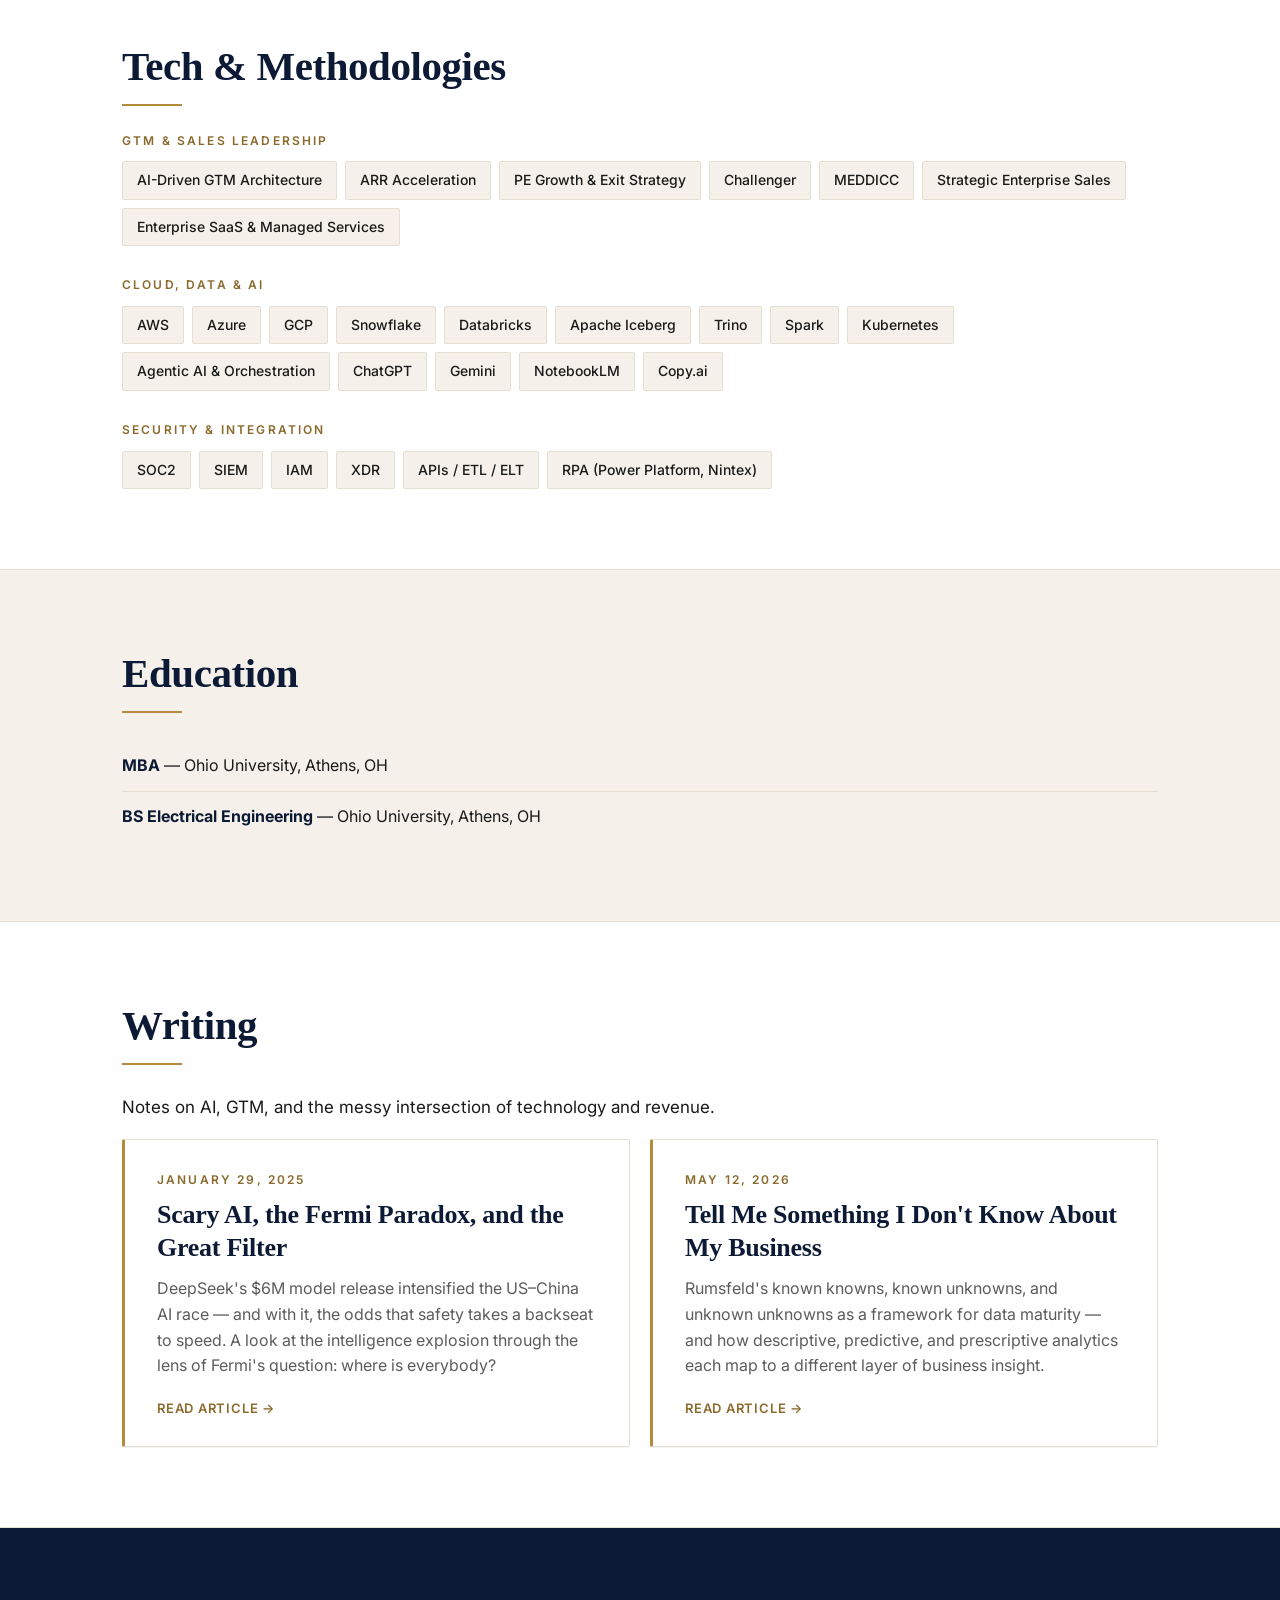
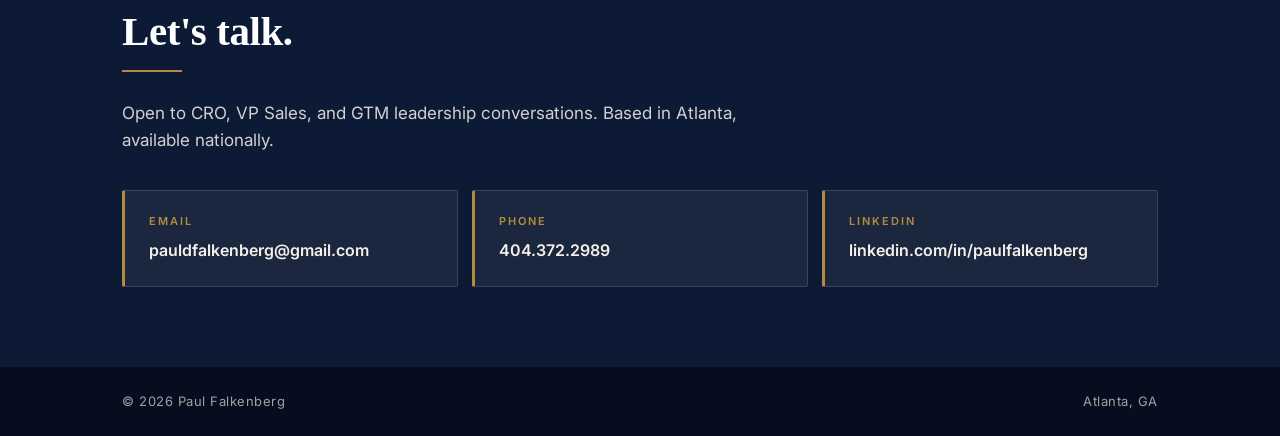
==== commit 13f081c3: "Switch to Aptos Display font stack and add Client Experience section" ====
--- a/index.html
+++ b/index.html
@@ -8,7 +8,7 @@
   <link rel="icon" type="image/jpeg" href="assets/headshot.jpg" />
   <link rel="preconnect" href="https://fonts.googleapis.com" />
   <link rel="preconnect" href="https://fonts.gstatic.com" crossorigin />
-  <link href="https://fonts.googleapis.com/css2?family=Inter:wght@400;500;600;700&family=Source+Serif+4:wght@600;700&display=swap" rel="stylesheet" />
+  <link href="https://fonts.googleapis.com/css2?family=Inter:wght@400;500;600;700&display=swap" rel="stylesheet" />
   <link rel="stylesheet" href="styles.css" />
 </head>
 <body>
@@ -20,6 +20,7 @@
         <a href="#about">About</a>
         <a href="#impact">Impact</a>
         <a href="#experience">Experience</a>
+        <a href="#clients">Clients</a>
         <a href="#skills">Skills</a>
         <a href="#writing">Writing</a>
         <a href="#contact">Contact</a>
@@ -180,6 +181,158 @@
         </article>
 
         <p class="role-prior">Earlier in career: <strong>Unisys</strong>, <strong>KPMG</strong>, <strong>Computer Sciences Corporation (CSC)</strong>.</p>
+      </div>
+    </section>
+
+    <section id="clients" class="section">
+      <div class="container">
+        <h2 class="section-title">Client Experience</h2>
+        <p class="client-intro">
+          Three decades of client engagements spanning federal, state, and local government, enterprise SaaS,
+          data, and managed services. Organized by industry.
+        </p>
+
+        <div class="client-group">
+          <h3 class="client-group-heading">Justice & Public Safety · State & Local Government</h3>
+          <ul class="client-list">
+            <li class="client-item">
+              <span class="client-name">City of Los Angeles (LAPD)</span>
+              <span class="client-meta">2012 – 2019</span>
+              <p class="client-desc">Major Integrated Justice Information Systems (IJIS) and Early Intervention Systems engagements through the Sierra-Cedar JPS practice.</p>
+            </li>
+            <li class="client-item">
+              <span class="client-name">White House Chief Technology Office — Data Driven Justice Initiative</span>
+              <span class="client-meta">~2016 – 2017</span>
+              <p class="client-desc">Contributor to the federal Data Driven Justice Initiative during tenure at Appriss.</p>
+            </li>
+            <li class="client-item">
+              <span class="client-name">New Orleans Police Department</span>
+              <span class="client-meta">~2014</span>
+              <p class="client-desc">Sold a $4.6M Early Intervention System (EIS) program. Major reference account for the Sierra-Cedar JPS practice.</p>
+            </li>
+            <li class="client-item">
+              <span class="client-name">Supreme Court of Texas — Automated Registry / Statewide Query Portal</span>
+              <span class="client-meta">2010</span>
+              <p class="client-desc">Project Director for the Automated Registry System providing judges direct query access to Criminal History, Department of Corrections, Motor Vehicles, Probation, and Mental Health systems through a single web application.</p>
+            </li>
+            <li class="client-item">
+              <span class="client-name">Supreme Court of Ohio — Ohio Court Network (OCN)</span>
+              <span class="client-meta">2008</span>
+              <p class="client-desc">Project Director for a statewide court data warehouse aggregating cases from all 485 Ohio courts of record (Criminal, Civil, Juvenile, Probate, Family) and integrating BMV, ODRC, and Ohio State Patrol data.</p>
+            </li>
+            <li class="client-item">
+              <span class="client-name">Michigan Supreme Court — Statewide Case Management System</span>
+              <span class="client-meta">2007</span>
+              <p class="client-desc">Project Manager for the System Requirement Specification for the next-generation Michigan Case Management System (95 use cases across Criminal, Civil, Probate, Juvenile, and Family courts) and the Phase II development proposal.</p>
+            </li>
+            <li class="client-item">
+              <span class="client-name">Texas Department of Public Safety — Path to NIEM</span>
+              <span class="client-meta">2007</span>
+              <p class="client-desc">Facilitated JIEM workshops documenting state-to-local and local-to-state information exchanges; developed 28 JIEM processes (60 discrete exchanges) and NIEM-compliant IEPDs with gap analysis. Unisys engagement.</p>
+            </li>
+            <li class="client-item">
+              <span class="client-name">Gwinnett County, Georgia — Integrated Justice System Strategic Plan</span>
+              <span class="client-meta">2006</span>
+              <p class="client-desc">Developed the countywide blueprint for electronic integration of justice agencies: enterprise architecture, business-process documentation, 350-exchange JIEM model, technical architecture, and CJIS action plan.</p>
+            </li>
+            <li class="client-item">
+              <span class="client-name">Volusia County, Florida — Integrated Justice System</span>
+              <span class="client-meta">2005</span>
+              <p class="client-desc">Developed a Justice Information Exchange Model (JIEM) covering Court CMS, Sheriff RMS, and Jail Management System replacements. Unisys engagement.</p>
+            </li>
+            <li class="client-item">
+              <span class="client-name">Gwinnett County, Georgia — Countywide SAP Implementation</span>
+              <span class="client-meta">2003</span>
+              <p class="client-desc">Created the Program Management Office (PMO) for a large SAP implementation (100,000+ consulting hours, 50,000+ client hours). Built financial models, project plans, PM standards, status reporting, and CMM Level 3 processes. BearingPoint/KPMG.</p>
+            </li>
+            <li class="client-item">
+              <span class="client-name">Supreme Court of South Carolina — Case Management System</span>
+              <span class="client-meta">2000 – 2003</span>
+              <p class="client-desc">Project Manager for the statewide court Case Management System implementation: requirements, COTS customization, data conversion, testing, and training. Built the real-time interface to SLED and the FBI's NCIC.</p>
+            </li>
+            <li class="client-item">
+              <span class="client-name">Supreme Court of South Carolina — Strategic Planning</span>
+              <span class="client-meta">1999 – 2000</span>
+              <p class="client-desc">Developed the Strategic Technology Plan for modernization of the South Carolina Judicial Branch, including business-process analysis, performance metrics, funding strategy, and financial justification.</p>
+            </li>
+            <li class="client-item">
+              <span class="client-name">Pennsylvania Justice Network (JNET)</span>
+              <span class="client-meta">1999</span>
+              <p class="client-desc">Managed the JNET Agency Support Project, identifying enhancements and integration opportunities so participating criminal-justice agencies could maximize the JNET infrastructure. BearingPoint/KPMG.</p>
+            </li>
+            <li class="client-item">
+              <span class="client-name">Orange County, Florida — Integrated Justice Commission (Orlando)</span>
+              <span class="client-meta">1999</span>
+              <p class="client-desc">Managed development of a countywide Integrated Criminal Justice Information System (ICJIS) strategic plan while at CSC.</p>
+            </li>
+            <li class="client-item">
+              <span class="client-name">Louisiana Commission on Law Enforcement</span>
+              <span class="client-meta">1997 – 1998</span>
+              <p class="client-desc">Managed development of a statewide Integrated Criminal Justice Information System (ICJIS) Strategic Plan while at Computer Sciences Corporation (CSC).</p>
+            </li>
+          </ul>
+        </div>
+
+        <div class="client-group">
+          <h3 class="client-group-heading">Financial Services</h3>
+          <ul class="client-list">
+            <li class="client-item">
+              <span class="client-name">Premier U.S. Financial Services Trade Association — Small Business Lending</span>
+              <span class="client-meta">2022 · $20M+</span>
+              <p class="client-desc">Sold a $20M+ engagement to a financial-services trade association representing institutions in small-business lending. Built a data-aggregation platform pulling information from 160 major financial institutions to deliver risk-management products to the major credit reporting bureaus.</p>
+            </li>
+          </ul>
+        </div>
+
+        <div class="client-group">
+          <h3 class="client-group-heading">Aviation & Transportation</h3>
+          <ul class="client-list">
+            <li class="client-item">
+              <span class="client-name">Premier National Airline Carrier — Middle East</span>
+              <span class="client-meta">2024 · $3M</span>
+              <p class="client-desc">Sold a $3M enterprise data-managed-service engagement.</p>
+            </li>
+          </ul>
+        </div>
+
+        <div class="client-group">
+          <h3 class="client-group-heading">Strategic Acquisition</h3>
+          <ul class="client-list">
+            <li class="client-item">
+              <span class="client-name">LexisNexis</span>
+              <span class="client-meta">2017 · $136M</span>
+              <p class="client-desc">Buyer of Appriss's automobile-collision-data business in a $136M transaction triggered by competitive pressure my team applied — generating a substantial return for Appriss's parent, Insight Venture Partners.</p>
+            </li>
+          </ul>
+        </div>
+
+        <div class="client-group">
+          <h3 class="client-group-heading">Manufacturing & Automotive</h3>
+          <ul class="client-list">
+            <li class="client-item">
+              <span class="client-name">General Motors Corporation — Romulus, MI Powertrain Plant</span>
+              <span class="client-meta">1996 – 1997</span>
+              <p class="client-desc">Project Manager (via Hughes Aircraft) for an Intranet-based information system supporting the engine machining and assembly line, including just-in-time training, point-and-click failure diagnostics, and downtime-reduction analytics.</p>
+            </li>
+          </ul>
+        </div>
+
+        <div class="client-group">
+          <h3 class="client-group-heading">Strategic Cloud & Data Partners</h3>
+          <p class="client-intro" style="margin-bottom:16px;">Partner ecosystems developed across recent GTM motions for joint sales and marketing.</p>
+          <ul class="partner-row">
+            <li>AWS</li>
+            <li>Microsoft Azure</li>
+            <li>Google Cloud Platform</li>
+            <li>Snowflake</li>
+            <li>Databricks</li>
+            <li>Cloudera</li>
+            <li>HashiCorp</li>
+            <li>ModelOps</li>
+            <li>OvalEdge</li>
+            <li>MuleSoft</li>
+          </ul>
+        </div>
       </div>
     </section>
 
--- a/styles.css
+++ b/styles.css
@@ -19,7 +19,7 @@
 
 body {
   margin: 0;
-  font-family: "Inter", system-ui, -apple-system, "Segoe UI", Roboto, sans-serif;
+  font-family: "Aptos Display", "Aptos", "Segoe UI Variable", "Segoe UI", "Inter", system-ui, -apple-system, sans-serif;
   color: var(--ink);
   background: var(--cream);
   line-height: 1.6;
@@ -31,7 +31,7 @@
 a:hover { color: var(--gold); }
 
 h1, h2, h3 {
-  font-family: "Cormorant Garamond", Georgia, serif;
+  font-family: "Aptos Display", "Aptos", "Segoe UI Variable Display", "Segoe UI", "Inter", system-ui, sans-serif;
   color: var(--navy);
   font-weight: 600;
   line-height: 1.15;
@@ -251,7 +251,7 @@
 .tag-group { margin-bottom: 32px; }
 .tag-group:last-child { margin-bottom: 0; }
 .tag-heading {
-  font-family: "Inter", sans-serif;
+  font-family: "Aptos Display", "Aptos", "Segoe UI Variable", "Segoe UI", "Inter", system-ui, sans-serif;
   font-size: 12px;
   text-transform: uppercase;
   letter-spacing: 0.18em;
@@ -273,6 +273,72 @@
   font-weight: 500;
 }
 
+/* ---------- Client Experience ---------- */
+.client-intro {
+  font-size: 17px;
+  color: var(--ink);
+  max-width: 72ch;
+  margin: 0 0 36px;
+  line-height: 1.7;
+}
+.client-group { margin-bottom: 40px; }
+.client-group:last-child { margin-bottom: 0; }
+.client-group-heading {
+  font-family: "Aptos Display", "Aptos", "Segoe UI Variable", "Segoe UI", "Inter", system-ui, sans-serif;
+  font-size: 12px;
+  text-transform: uppercase;
+  letter-spacing: 0.18em;
+  color: var(--gold-dark);
+  font-weight: 700;
+  margin: 0 0 18px;
+  padding-bottom: 10px;
+  border-bottom: 1px solid var(--line);
+}
+.client-list { list-style: none; padding: 0; margin: 0; }
+.client-item {
+  display: grid;
+  grid-template-columns: 1fr auto;
+  gap: 4px 20px;
+  padding: 14px 0;
+  border-bottom: 1px solid var(--line);
+}
+.client-item:last-child { border-bottom: none; }
+.client-name {
+  font-weight: 600;
+  color: var(--navy);
+  font-size: 16px;
+}
+.client-meta {
+  color: var(--gold-dark);
+  font-size: 12px;
+  font-weight: 600;
+  letter-spacing: 0.06em;
+  text-transform: uppercase;
+  white-space: nowrap;
+  align-self: start;
+  padding-top: 3px;
+}
+.client-desc {
+  grid-column: 1 / -1;
+  color: var(--muted);
+  font-size: 15px;
+  line-height: 1.55;
+  margin-top: 2px;
+}
+.partner-row {
+  display: flex; flex-wrap: wrap; gap: 8px;
+  list-style: none; padding: 0; margin: 0;
+}
+.partner-row li {
+  background: var(--cream);
+  border: 1px solid var(--line);
+  padding: 7px 14px;
+  border-radius: 2px;
+  font-size: 14px;
+  color: var(--ink);
+  font-weight: 500;
+}
+
 /* ---------- Education ---------- */
 .education { list-style: none; padding: 0; margin: 0; }
 .education li {
@@ -419,7 +485,7 @@
   font-size: 13px;
   font-style: normal;
   color: var(--gold-dark);
-  font-family: "Inter", sans-serif;
+  font-family: "Aptos Display", "Aptos", "Segoe UI Variable", "Segoe UI", "Inter", system-ui, sans-serif;
   letter-spacing: 0.08em;
   text-transform: uppercase;
   font-weight: 600;
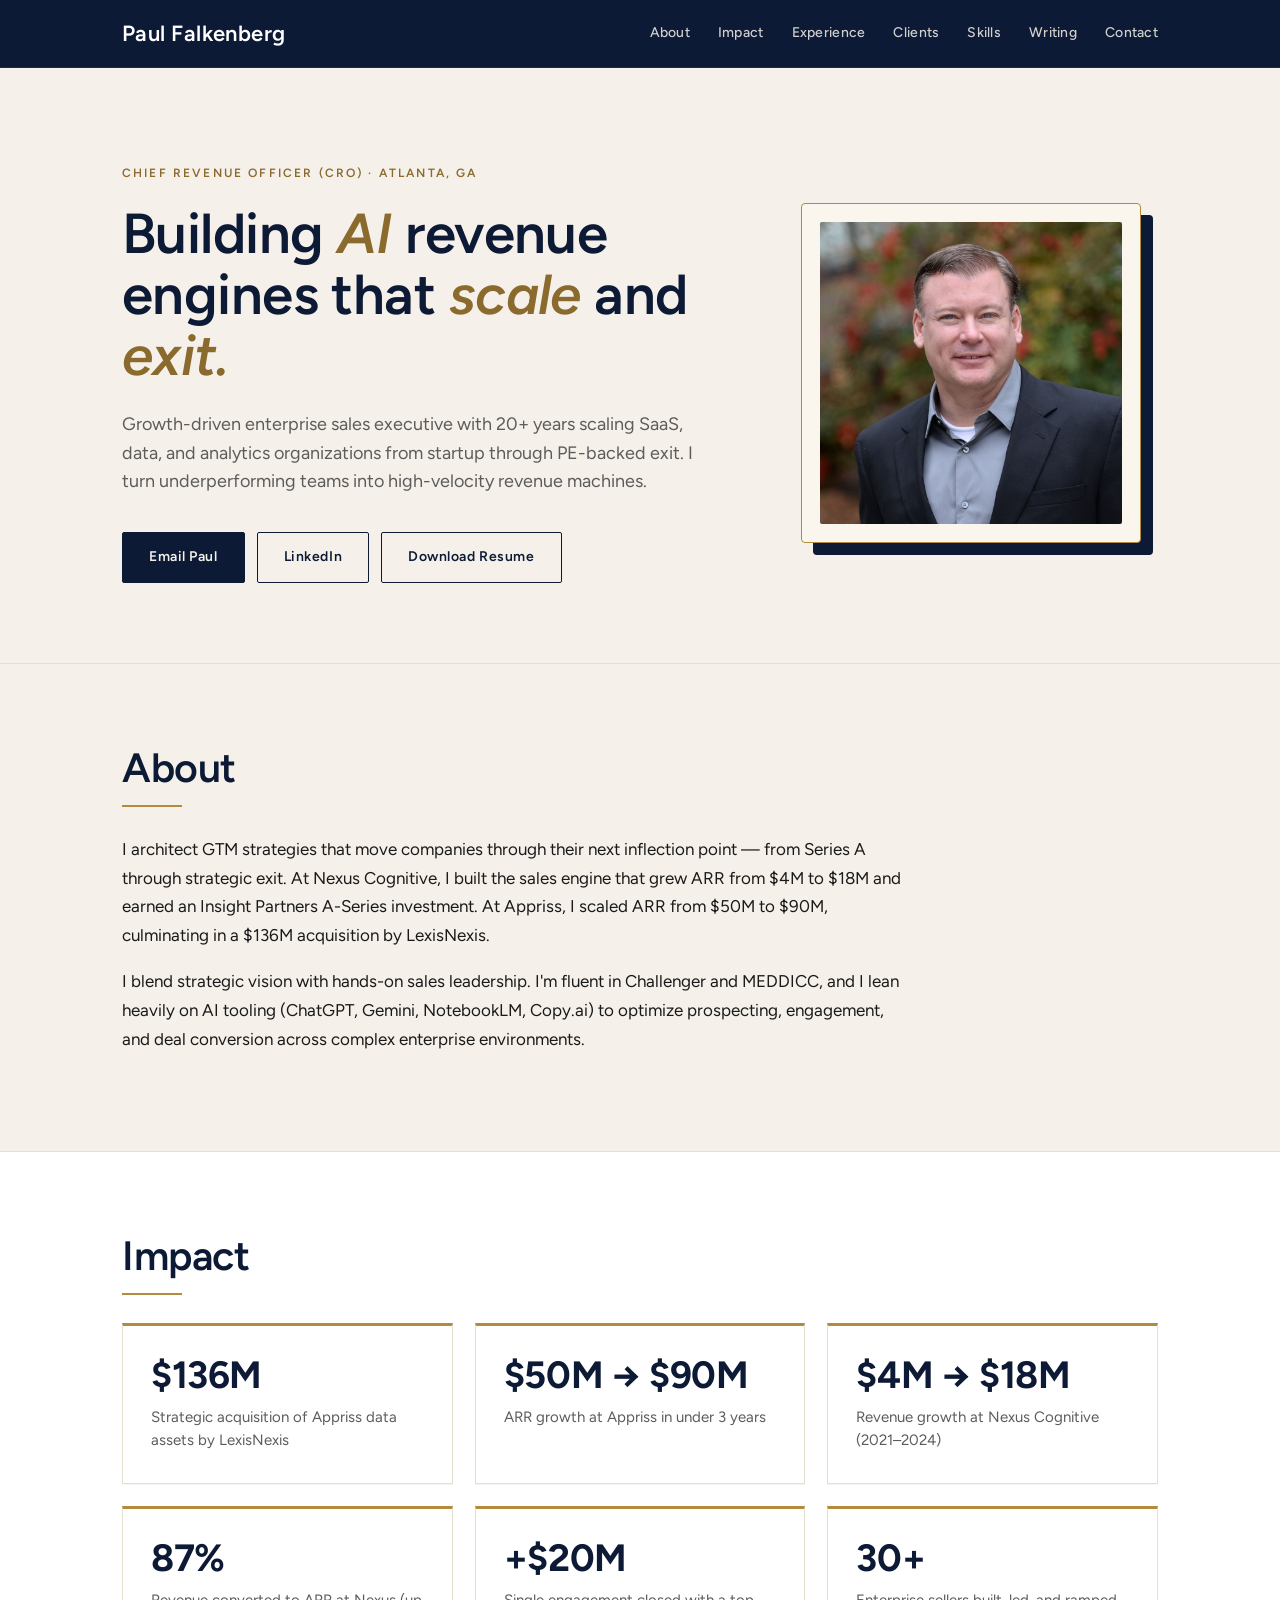
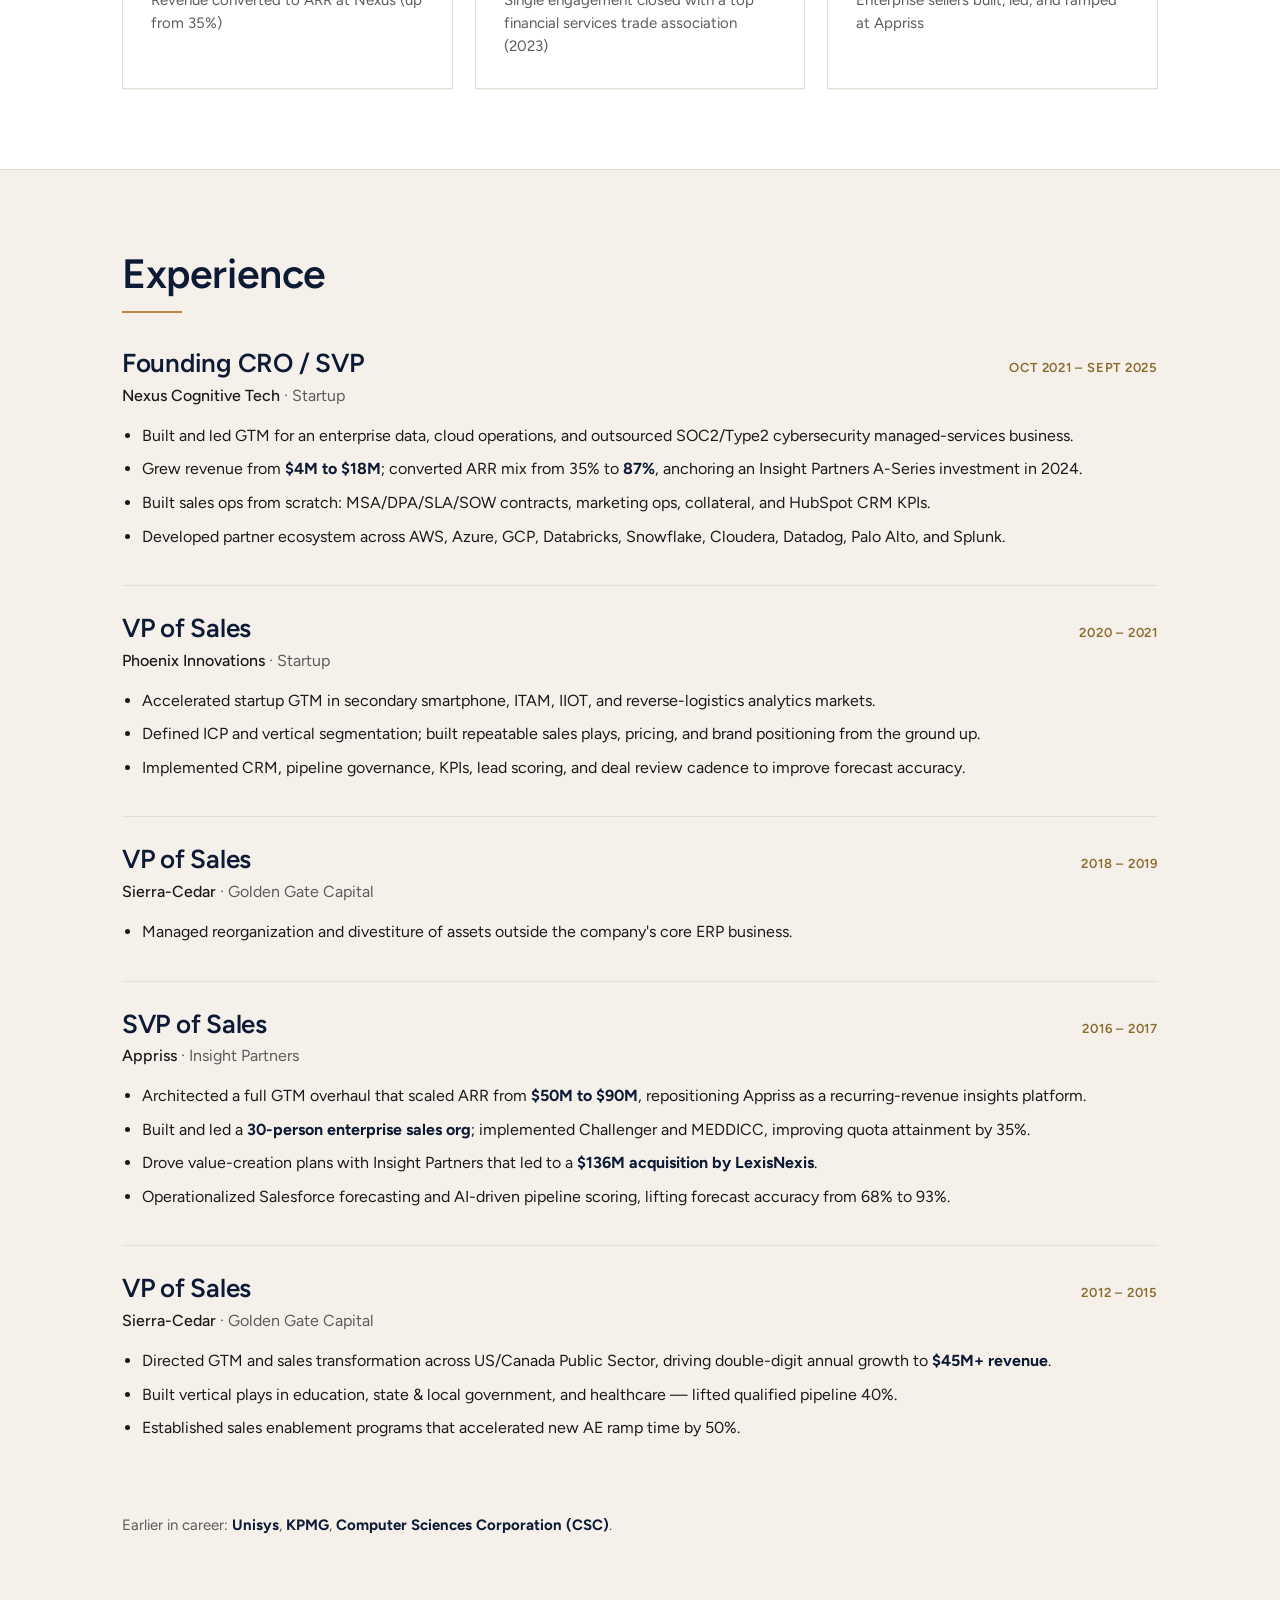
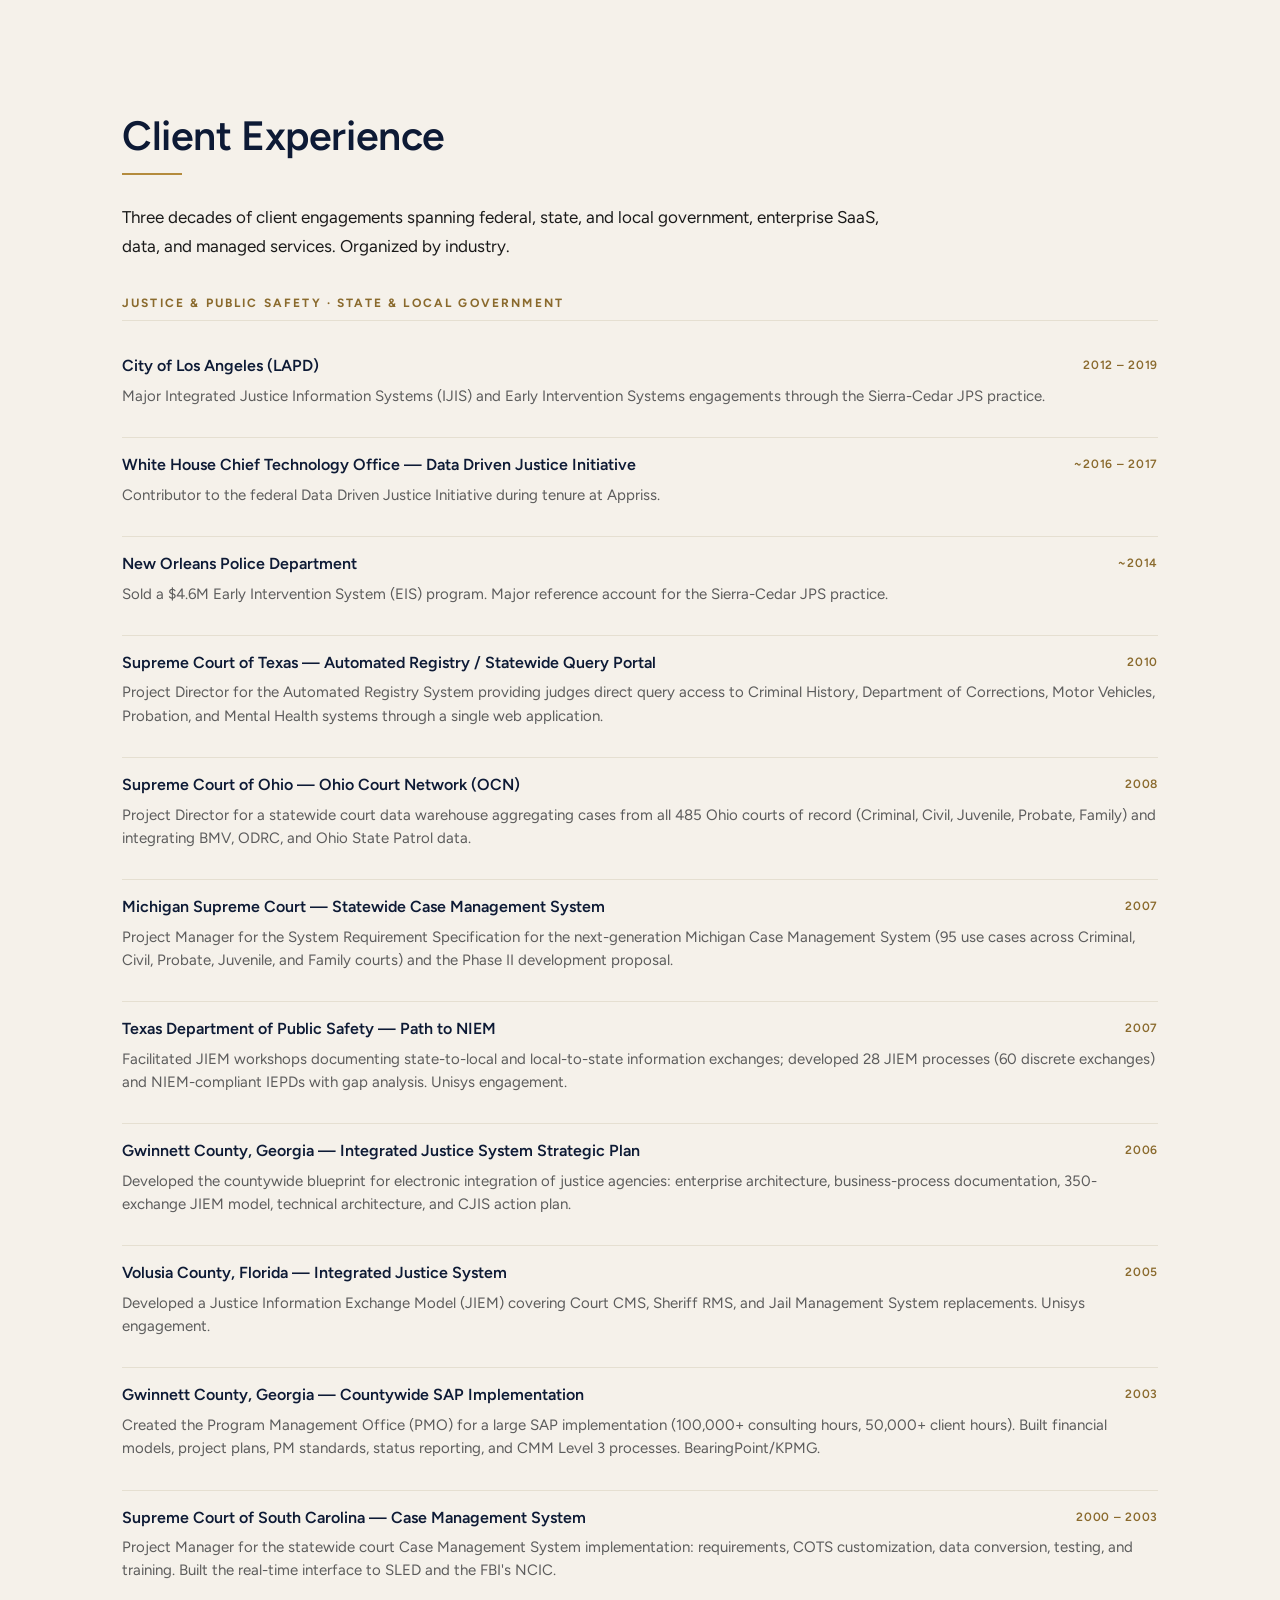
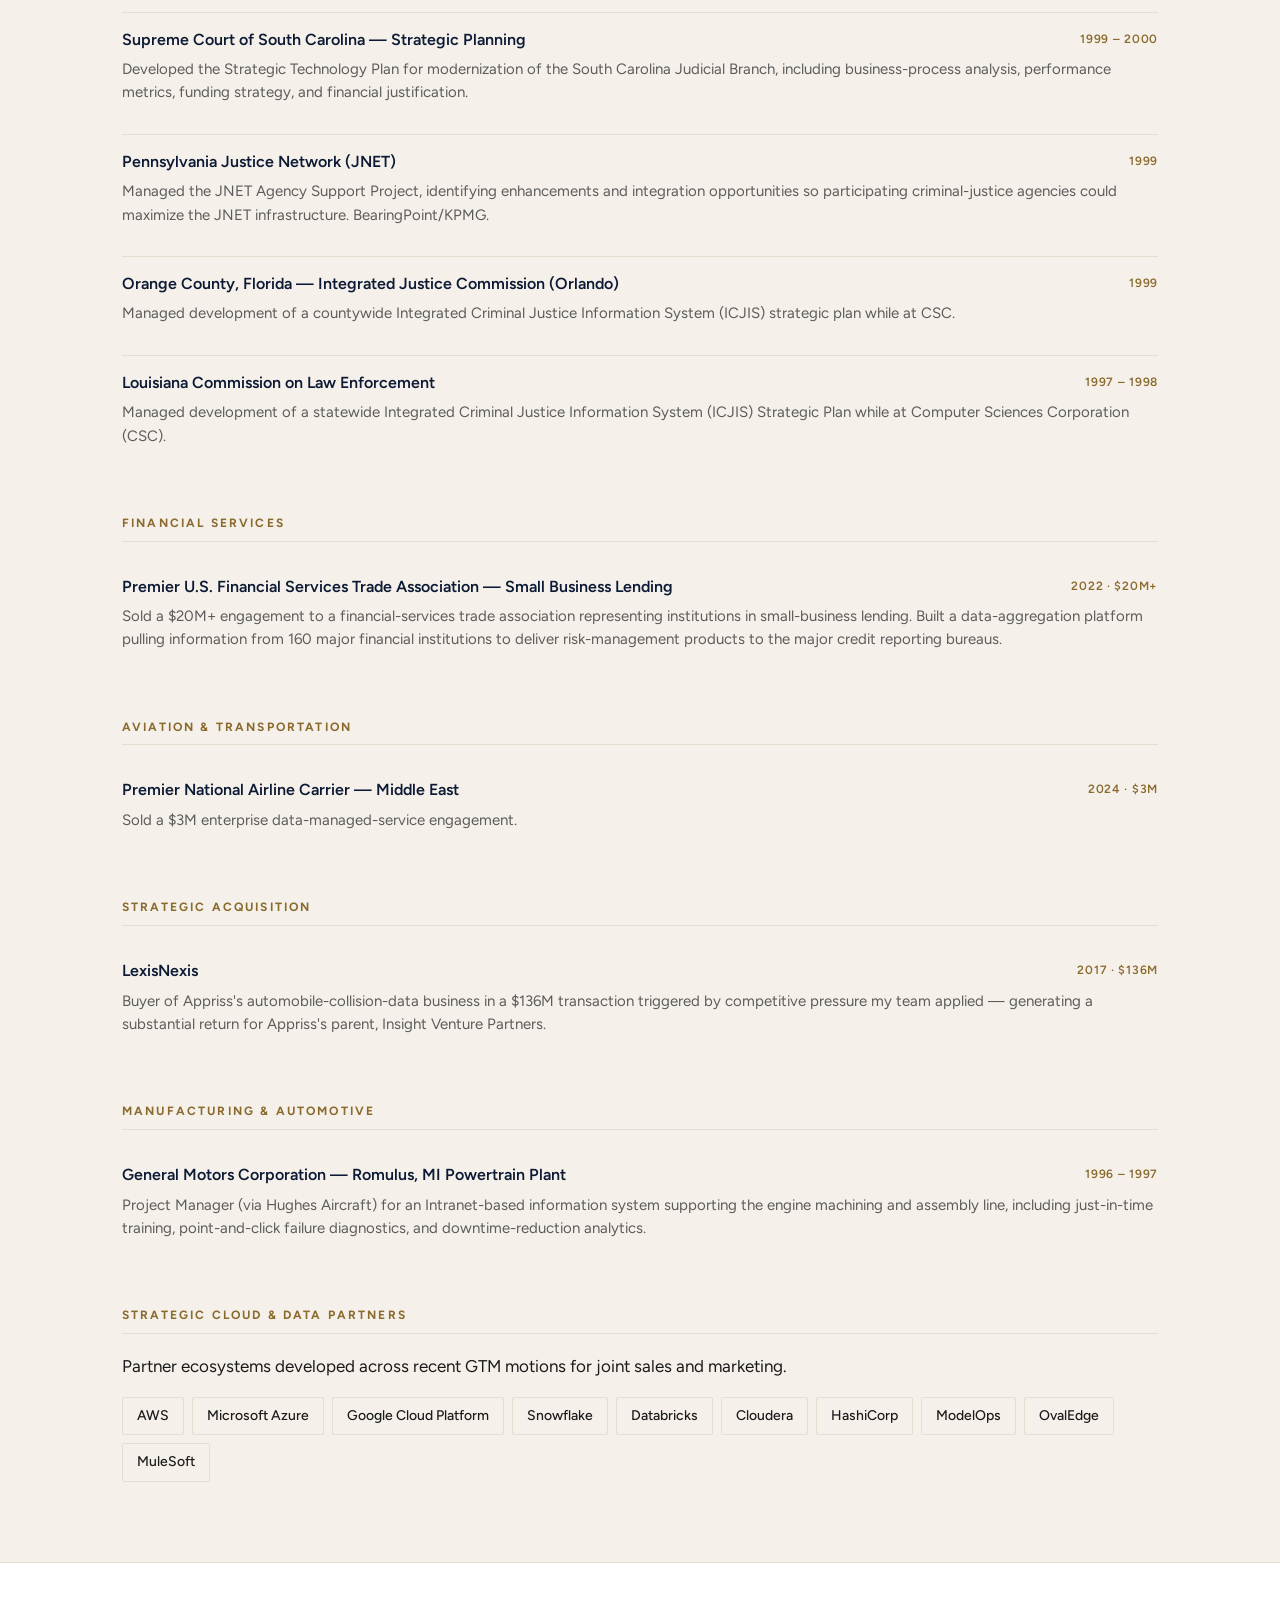
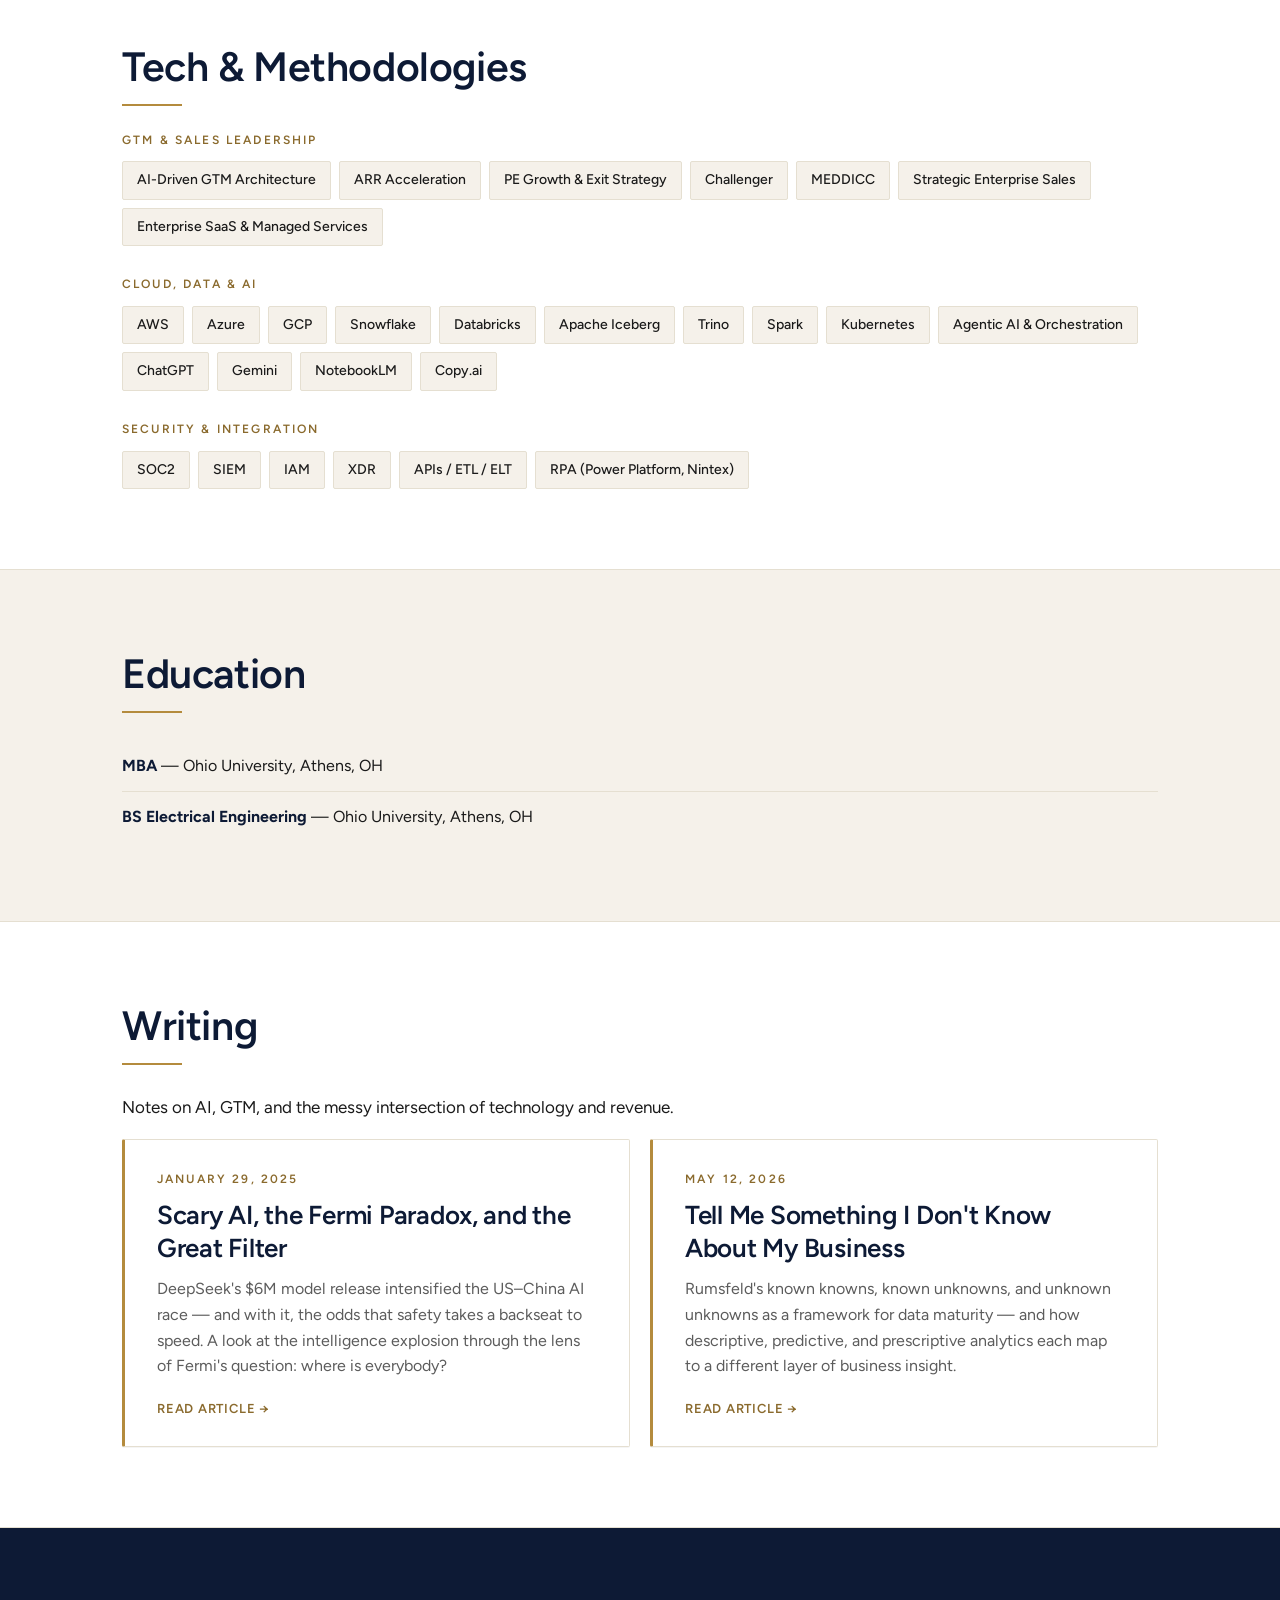
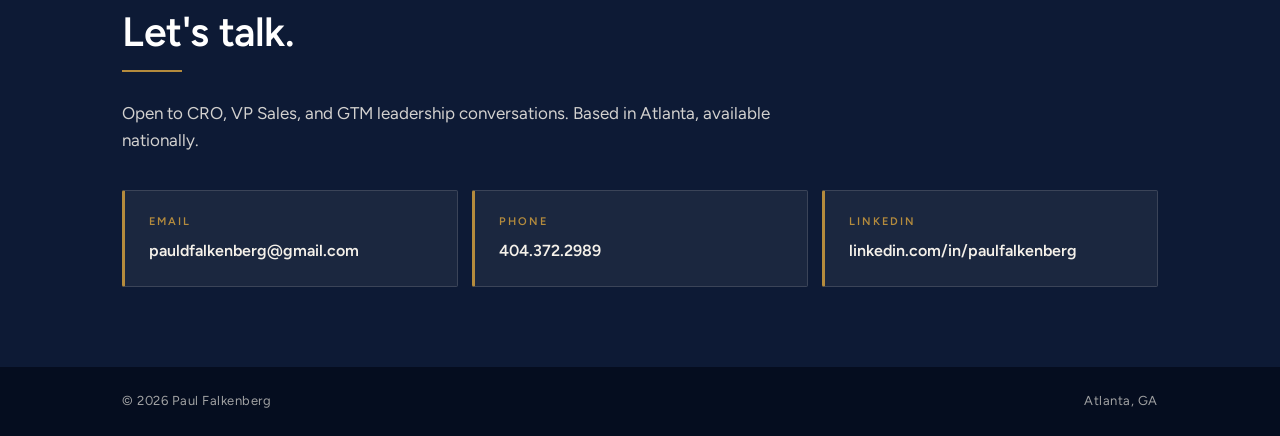
==== commit aaef472a: "Switch primary font to Figtree (Google Fonts) for consistent cross-device rendering" ====
--- a/index.html
+++ b/index.html
@@ -8,7 +8,7 @@
   <link rel="icon" type="image/jpeg" href="assets/headshot.jpg" />
   <link rel="preconnect" href="https://fonts.googleapis.com" />
   <link rel="preconnect" href="https://fonts.gstatic.com" crossorigin />
-  <link href="https://fonts.googleapis.com/css2?family=Inter:wght@400;500;600;700&display=swap" rel="stylesheet" />
+  <link href="https://fonts.googleapis.com/css2?family=Figtree:wght@400;500;600;700;800&display=swap" rel="stylesheet" />
   <link rel="stylesheet" href="styles.css" />
 </head>
 <body>
--- a/styles.css
+++ b/styles.css
@@ -19,7 +19,7 @@
 
 body {
   margin: 0;
-  font-family: "Aptos Display", "Aptos", "Segoe UI Variable", "Segoe UI", "Inter", system-ui, -apple-system, sans-serif;
+  font-family: "Figtree", "Inter", "Segoe UI", system-ui, -apple-system, sans-serif;
   color: var(--ink);
   background: var(--cream);
   line-height: 1.6;
@@ -31,7 +31,7 @@
 a:hover { color: var(--gold); }
 
 h1, h2, h3 {
-  font-family: "Aptos Display", "Aptos", "Segoe UI Variable Display", "Segoe UI", "Inter", system-ui, sans-serif;
+  font-family: "Figtree", "Inter", "Segoe UI", system-ui, -apple-system, sans-serif;
   color: var(--navy);
   font-weight: 600;
   line-height: 1.15;
@@ -52,7 +52,7 @@
   display: flex; align-items: center; justify-content: space-between; gap: 24px;
 }
 .nav-logo {
-  font-family: "Cormorant Garamond", serif;
+  font-family: "Figtree", "Inter", "Segoe UI", system-ui, -apple-system, sans-serif;
   color: #fff;
   font-weight: 600;
   font-size: 22px;
@@ -87,7 +87,7 @@
   margin: 0 0 20px;
 }
 .hero h1 {
-  font-family: "Cormorant Garamond", serif;
+  font-family: "Figtree", "Inter", "Segoe UI", system-ui, -apple-system, sans-serif;
   font-weight: 600;
   font-size: clamp(2.4rem, 4.4vw, 3.6rem);
   line-height: 1.08;
@@ -145,7 +145,7 @@
   border-bottom: 1px solid var(--line);
 }
 .section-title {
-  font-family: "Cormorant Garamond", serif;
+  font-family: "Figtree", "Inter", "Segoe UI", system-ui, -apple-system, sans-serif;
   font-size: clamp(2rem, 3.2vw, 2.6rem);
   font-weight: 600;
   margin: 0 0 8px;
@@ -187,7 +187,7 @@
   box-shadow: 0 8px 24px rgba(13, 26, 53, 0.08);
 }
 .metric-number {
-  font-family: "Cormorant Garamond", serif;
+  font-family: "Figtree", "Inter", "Segoe UI", system-ui, -apple-system, sans-serif;
   font-size: 38px;
   font-weight: 700;
   color: var(--navy);
@@ -212,7 +212,7 @@
   gap: 16px; flex-wrap: wrap; margin-bottom: 8px;
 }
 .role-title {
-  font-family: "Cormorant Garamond", serif;
+  font-family: "Figtree", "Inter", "Segoe UI", system-ui, -apple-system, sans-serif;
   font-size: 26px;
   font-weight: 600;
   margin: 0;
@@ -251,7 +251,7 @@
 .tag-group { margin-bottom: 32px; }
 .tag-group:last-child { margin-bottom: 0; }
 .tag-heading {
-  font-family: "Aptos Display", "Aptos", "Segoe UI Variable", "Segoe UI", "Inter", system-ui, sans-serif;
+  font-family: "Figtree", "Inter", "Segoe UI", system-ui, -apple-system, sans-serif;
   font-size: 12px;
   text-transform: uppercase;
   letter-spacing: 0.18em;
@@ -284,7 +284,7 @@
 .client-group { margin-bottom: 40px; }
 .client-group:last-child { margin-bottom: 0; }
 .client-group-heading {
-  font-family: "Aptos Display", "Aptos", "Segoe UI Variable", "Segoe UI", "Inter", system-ui, sans-serif;
+  font-family: "Figtree", "Inter", "Segoe UI", system-ui, -apple-system, sans-serif;
   font-size: 12px;
   text-transform: uppercase;
   letter-spacing: 0.18em;
@@ -381,7 +381,7 @@
   margin: 0 0 10px;
 }
 .writing-title {
-  font-family: "Cormorant Garamond", serif;
+  font-family: "Figtree", "Inter", "Segoe UI", system-ui, -apple-system, sans-serif;
   font-size: 26px;
   font-weight: 600;
   margin: 0 0 12px;
@@ -433,7 +433,7 @@
   margin: 0 0 14px;
 }
 .article-title {
-  font-family: "Cormorant Garamond", serif;
+  font-family: "Figtree", "Inter", "Segoe UI", system-ui, -apple-system, sans-serif;
   font-size: clamp(2rem, 4vw, 3rem);
   font-weight: 600;
   letter-spacing: -0.01em;
@@ -450,7 +450,7 @@
 .article-body strong { color: var(--navy); font-weight: 600; }
 .article-body em { color: var(--navy); }
 .article-h2 {
-  font-family: "Cormorant Garamond", serif;
+  font-family: "Figtree", "Inter", "Segoe UI", system-ui, -apple-system, sans-serif;
   font-size: 28px;
   font-weight: 600;
   color: var(--navy);
@@ -458,7 +458,7 @@
   letter-spacing: -0.005em;
 }
 .article-kicker {
-  font-family: "Cormorant Garamond", serif;
+  font-family: "Figtree", "Inter", "Segoe UI", system-ui, -apple-system, sans-serif;
   font-size: 22px;
   font-style: italic;
   color: var(--navy);
@@ -468,7 +468,7 @@
   margin-top: 40px;
 }
 .pull-quote {
-  font-family: "Cormorant Garamond", serif;
+  font-family: "Figtree", "Inter", "Segoe UI", system-ui, -apple-system, sans-serif;
   font-size: 24px;
   font-style: italic;
   line-height: 1.5;
@@ -485,7 +485,7 @@
   font-size: 13px;
   font-style: normal;
   color: var(--gold-dark);
-  font-family: "Aptos Display", "Aptos", "Segoe UI Variable", "Segoe UI", "Inter", system-ui, sans-serif;
+  font-family: "Figtree", "Inter", "Segoe UI", system-ui, -apple-system, sans-serif;
   letter-spacing: 0.08em;
   text-transform: uppercase;
   font-weight: 600;
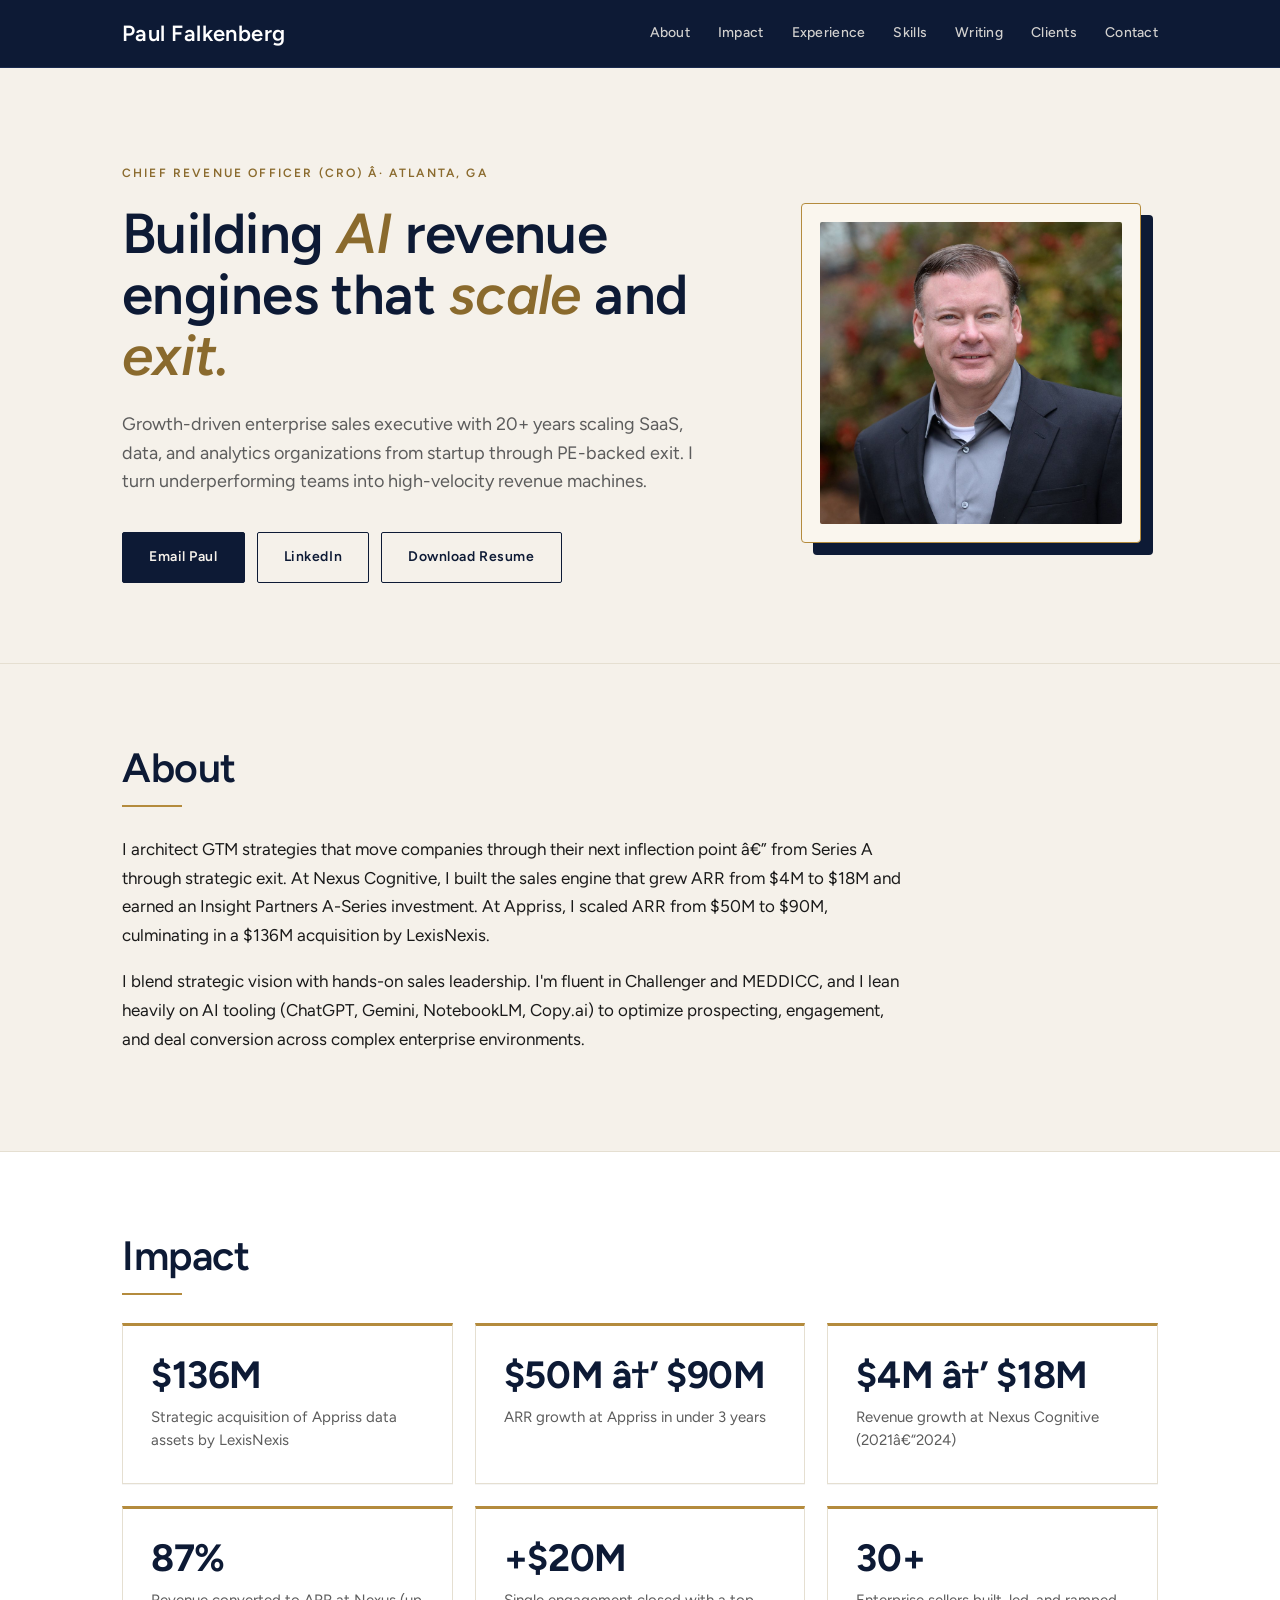
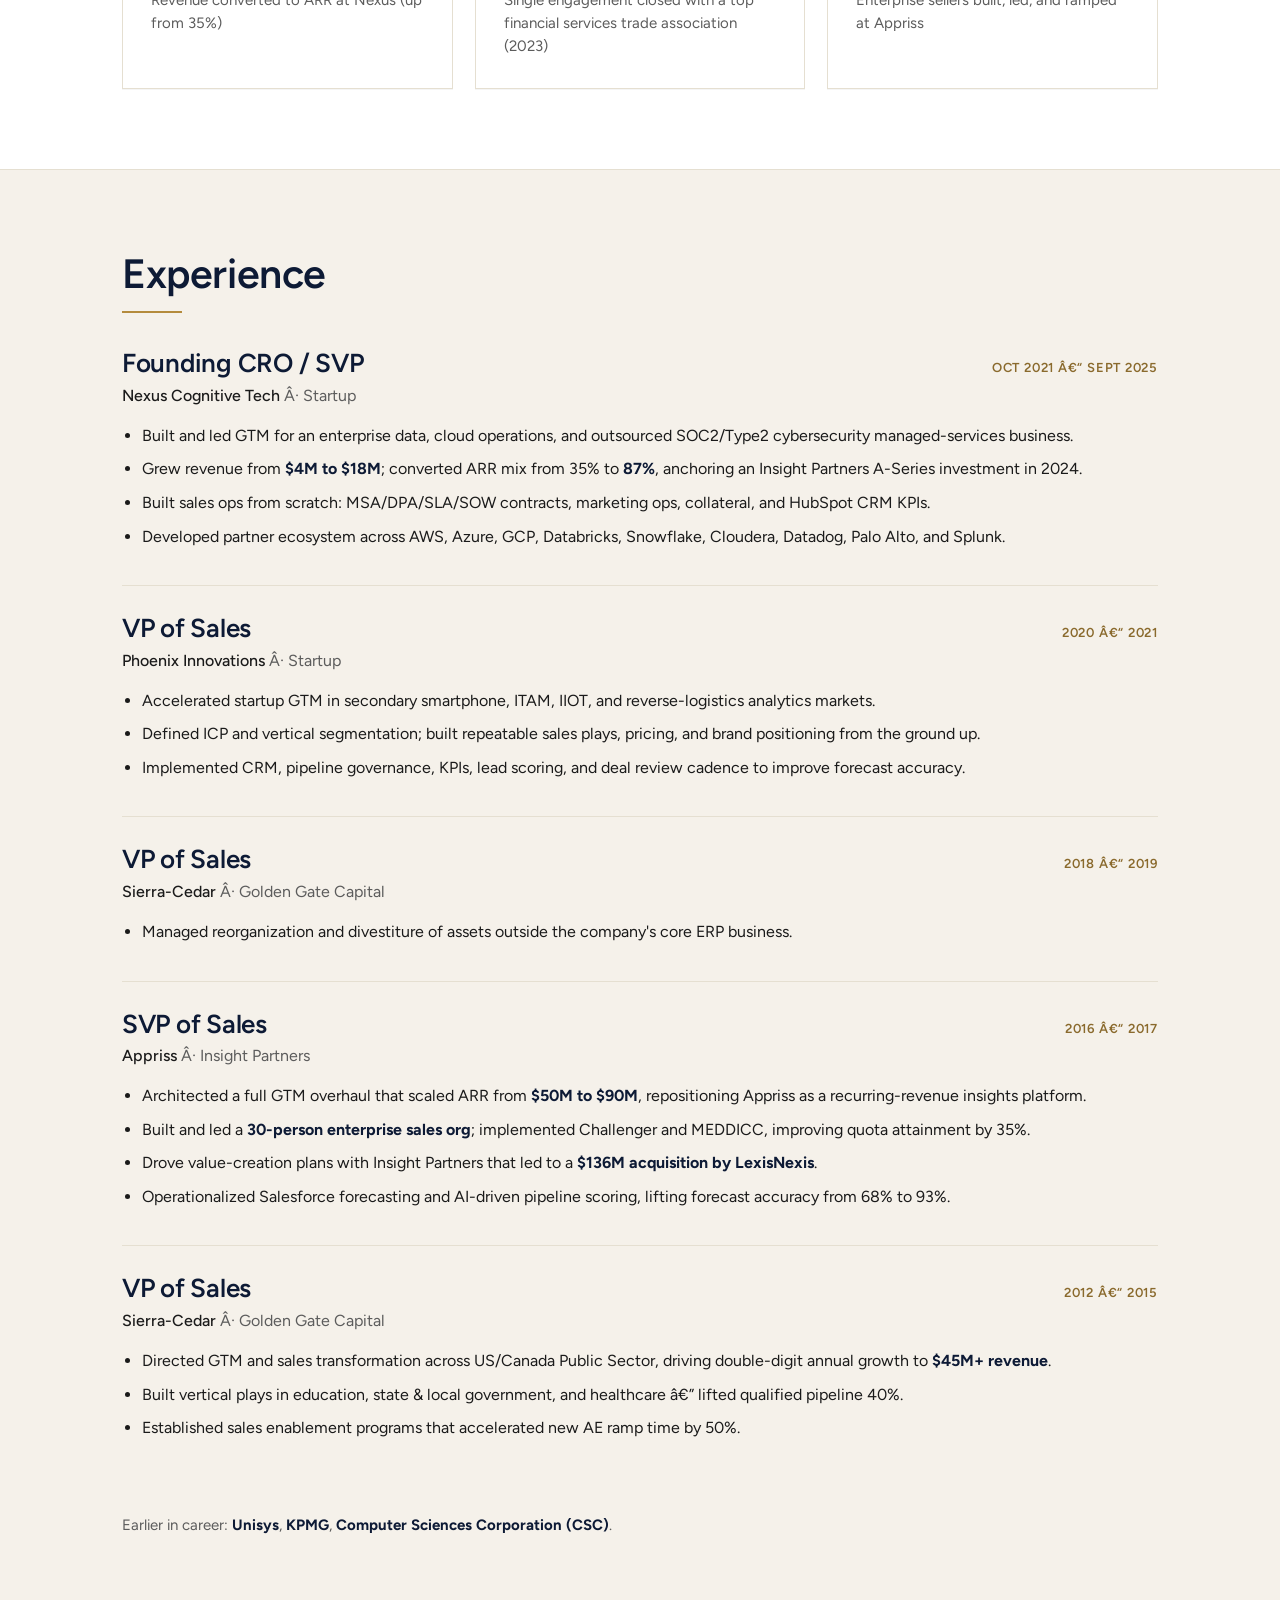
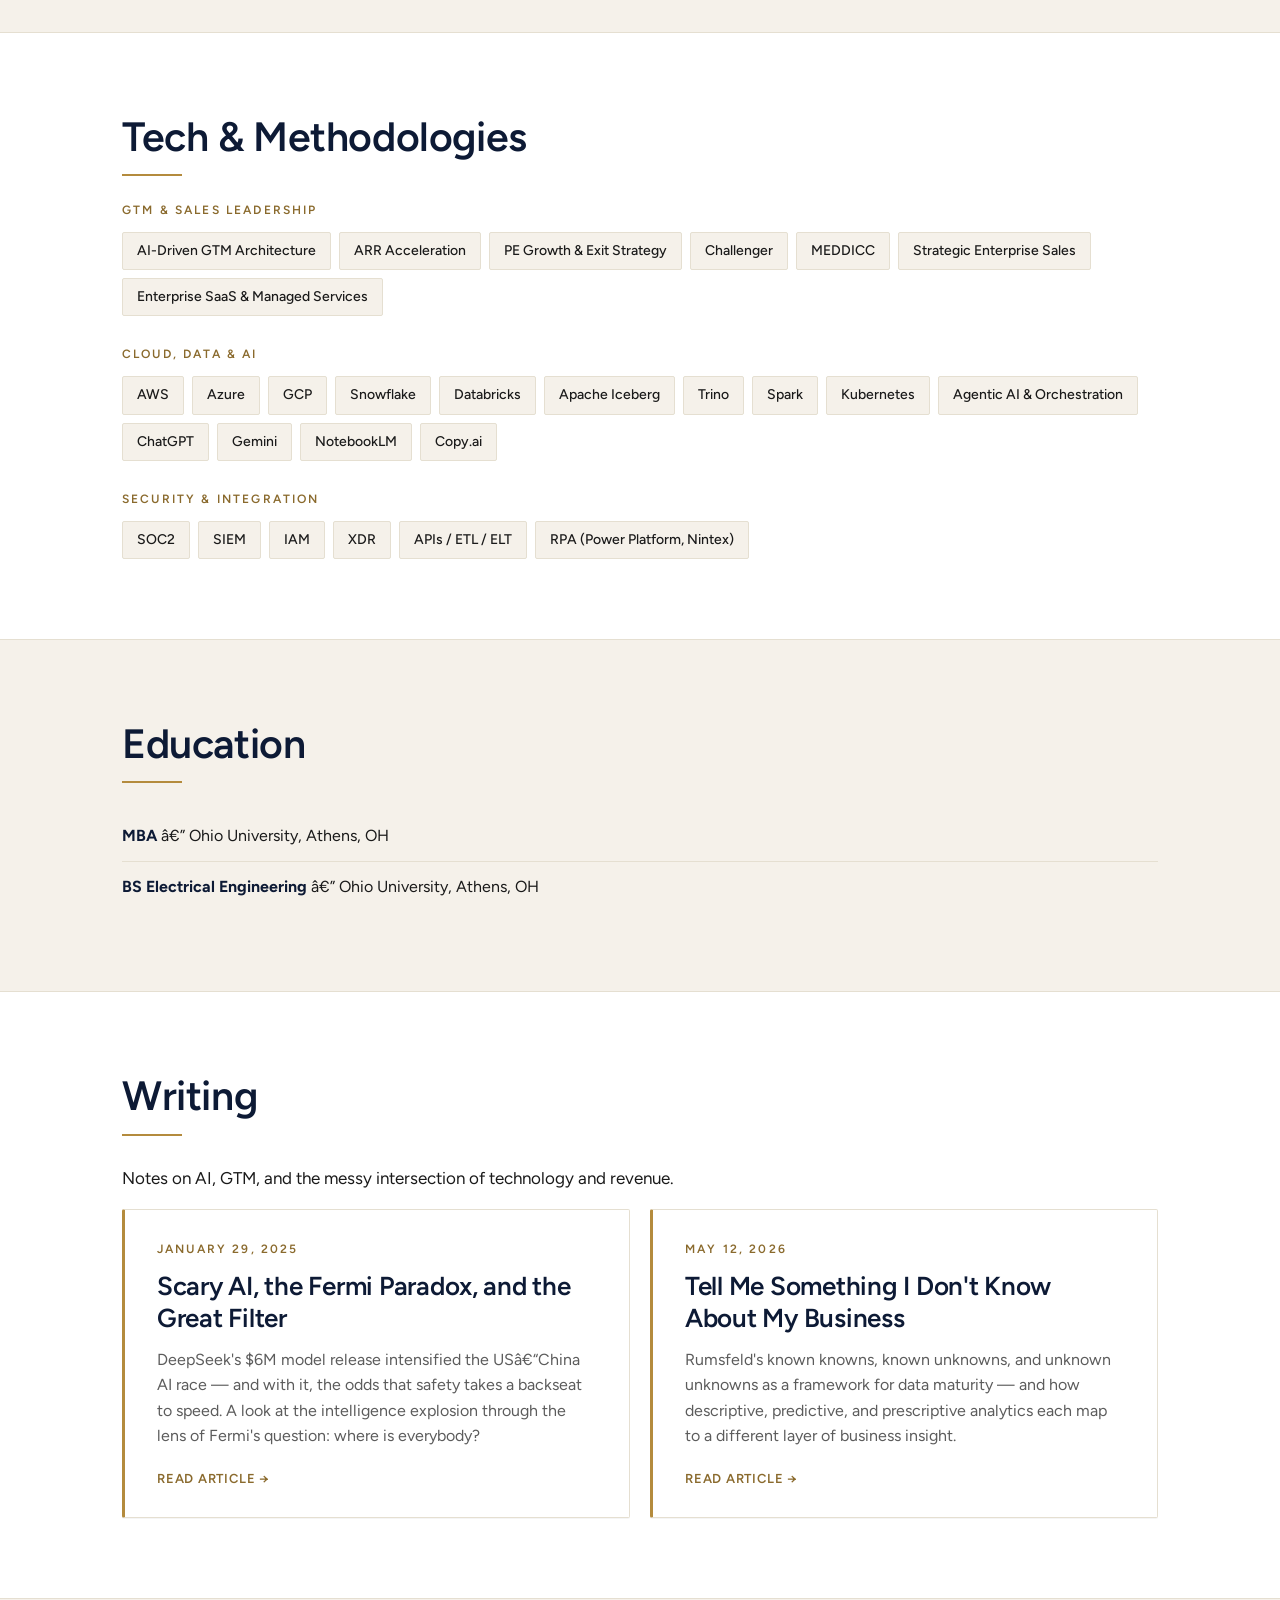
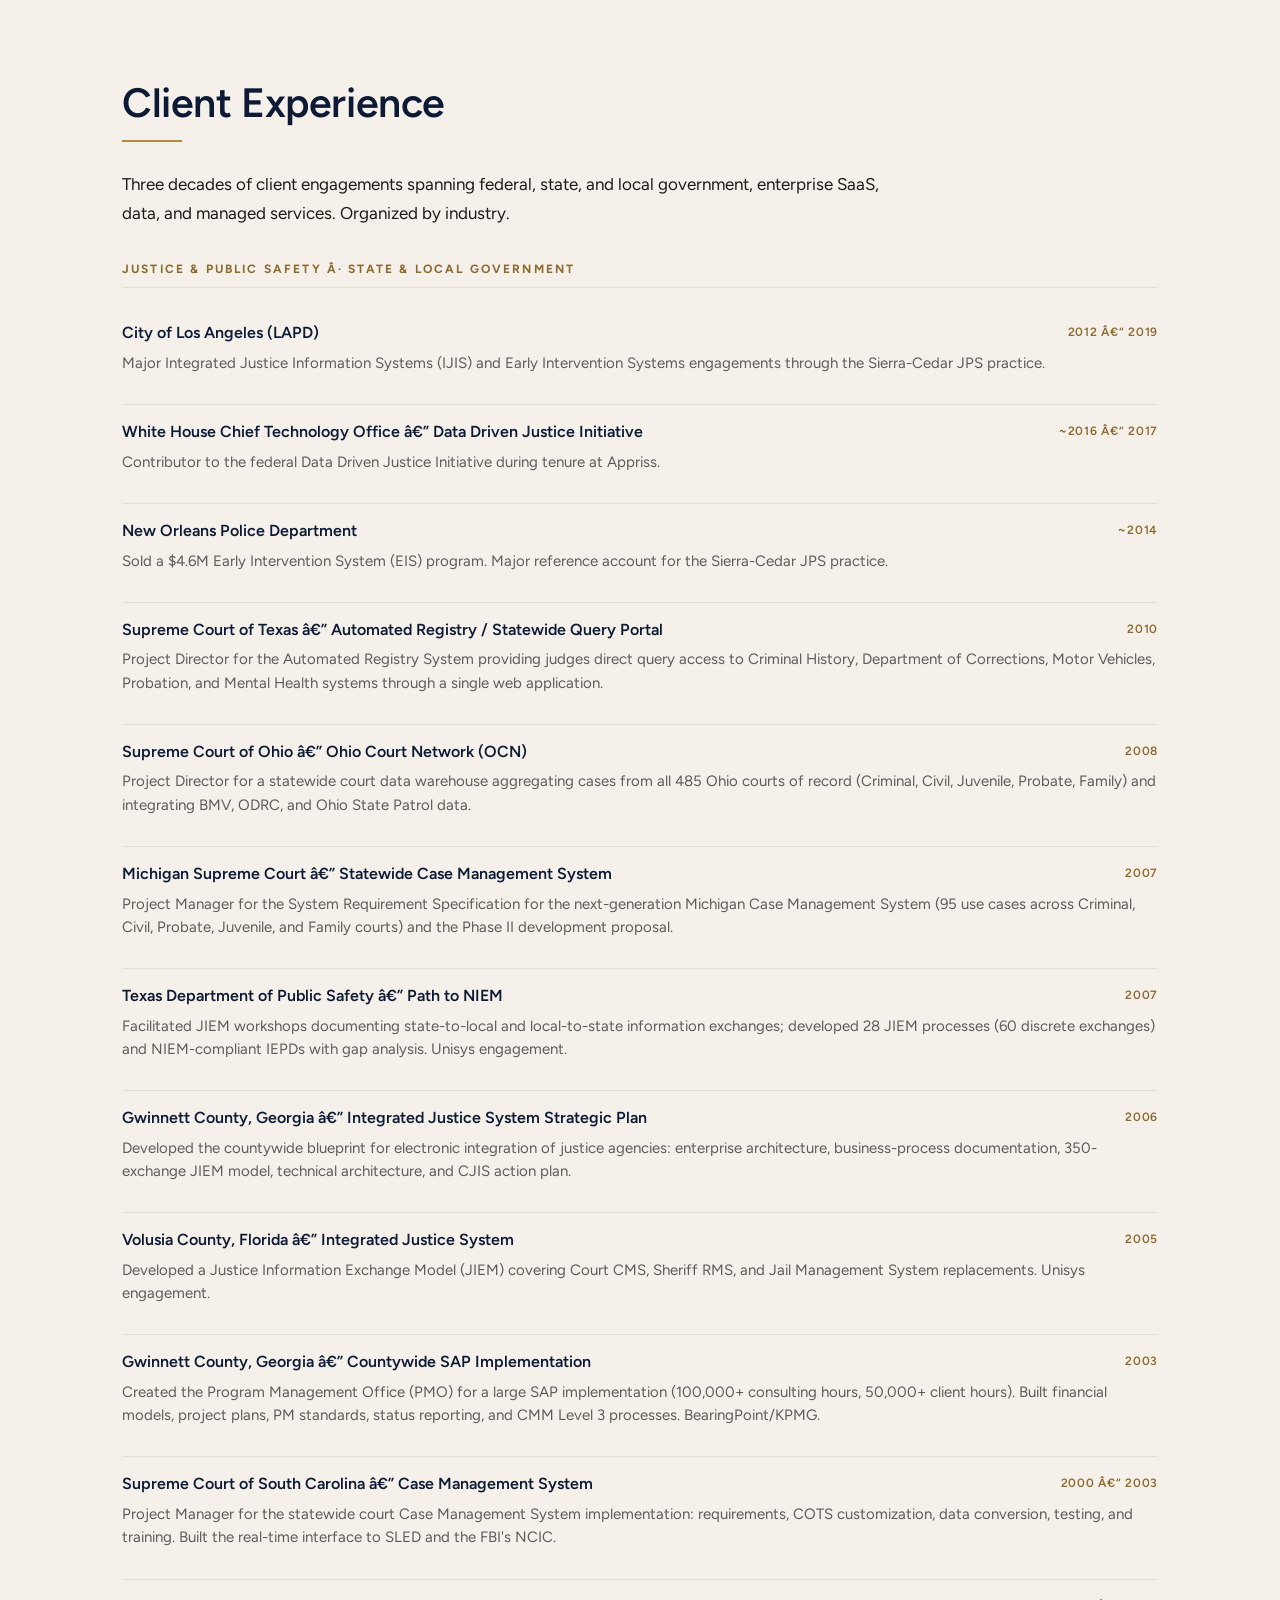
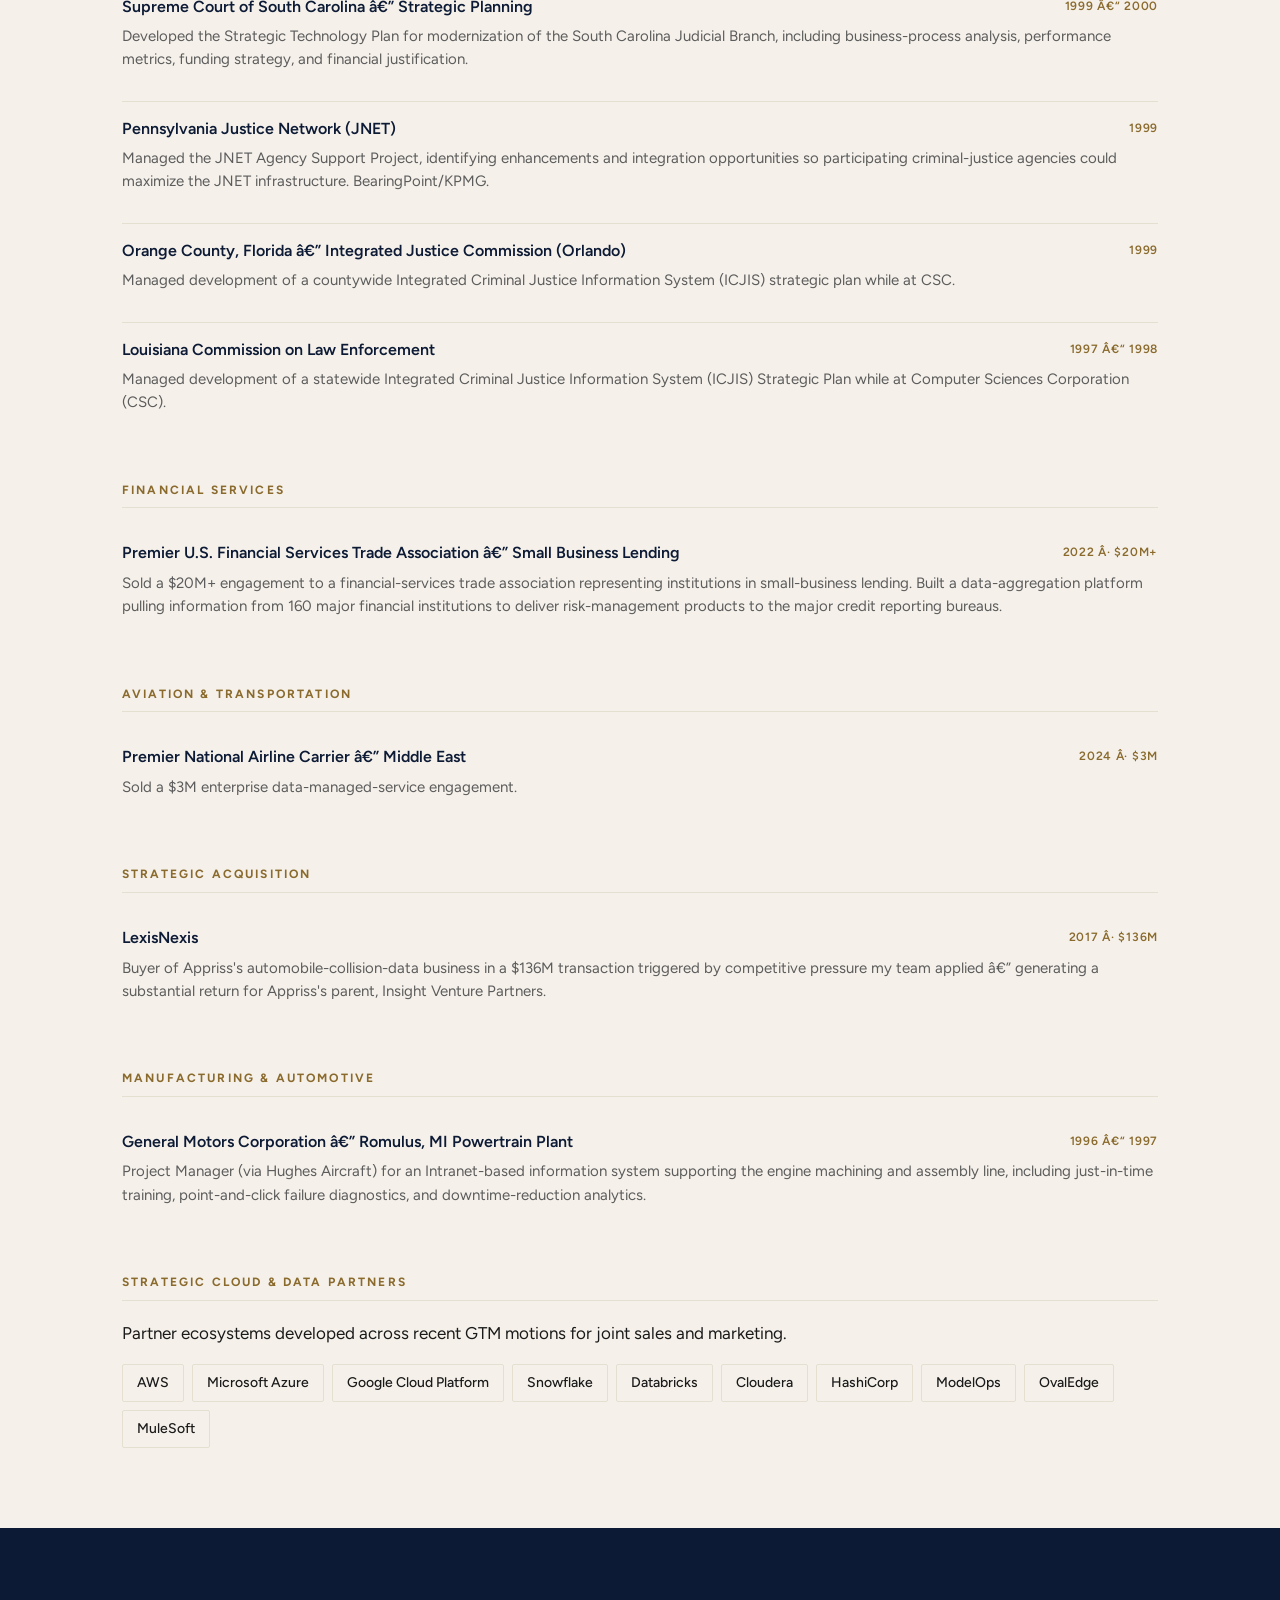
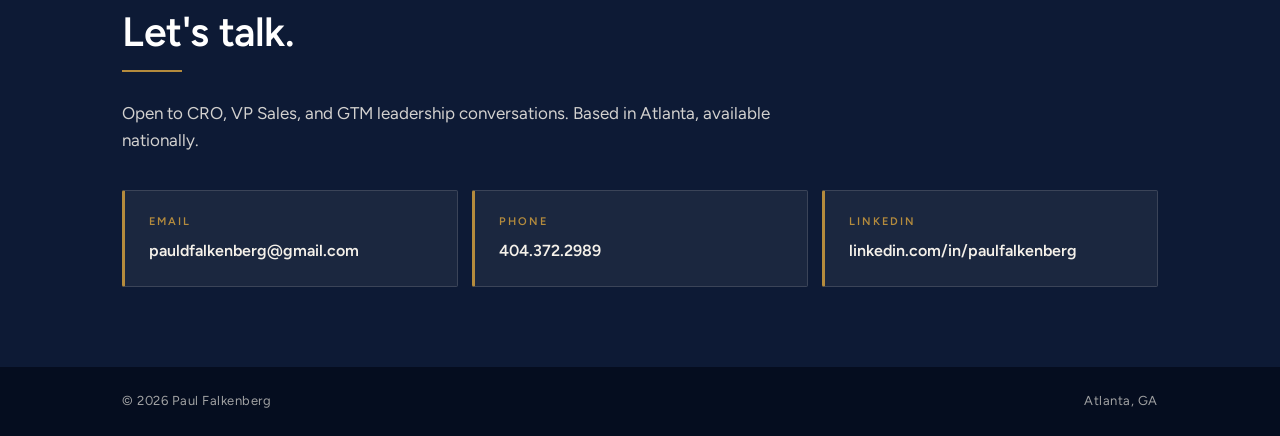
==== commit 9cc7aa1a: "Move Client Experience section to end of page (before Contact)" ====
--- a/index.html
+++ b/index.html
@@ -1,10 +1,10 @@
-<!DOCTYPE html>
+﻿<!DOCTYPE html>
 <html lang="en">
 <head>
   <meta charset="UTF-8" />
   <meta name="viewport" content="width=device-width, initial-scale=1.0" />
-  <meta name="description" content="Paul Falkenberg — CRO and VP of Sales. 20+ years scaling SaaS, data, and analytics organizations from startup through PE-backed exit." />
-  <title>Paul Falkenberg — Chief Revenue Officer (CRO)</title>
+  <meta name="description" content="Paul Falkenberg â€” CRO and VP of Sales. 20+ years scaling SaaS, data, and analytics organizations from startup through PE-backed exit." />
+  <title>Paul Falkenberg â€” Chief Revenue Officer (CRO)</title>
   <link rel="icon" type="image/jpeg" href="assets/headshot.jpg" />
   <link rel="preconnect" href="https://fonts.googleapis.com" />
   <link rel="preconnect" href="https://fonts.gstatic.com" crossorigin />
@@ -20,9 +20,9 @@
         <a href="#about">About</a>
         <a href="#impact">Impact</a>
         <a href="#experience">Experience</a>
-        <a href="#clients">Clients</a>
         <a href="#skills">Skills</a>
         <a href="#writing">Writing</a>
+        <a href="#clients">Clients</a>
         <a href="#contact">Contact</a>
       </nav>
     </div>
@@ -33,7 +33,7 @@
     <section class="hero">
       <div class="hero-inner">
         <div class="hero-text">
-          <p class="hero-eyebrow">Chief Revenue Officer (CRO) · Atlanta, GA</p>
+          <p class="hero-eyebrow">Chief Revenue Officer (CRO) Â· Atlanta, GA</p>
           <h1>Building <em>AI</em> revenue engines that <em>scale</em> and <em>exit.</em></h1>
           <p class="hero-lede">
             Growth-driven enterprise sales executive with 20+ years scaling SaaS, data, and analytics
@@ -56,7 +56,7 @@
       <div class="container">
         <h2 class="section-title">About</h2>
         <p class="prose">
-          I architect GTM strategies that move companies through their next inflection point —
+          I architect GTM strategies that move companies through their next inflection point â€”
           from Series A through strategic exit. At Nexus Cognitive, I built the sales engine that grew
           ARR from $4M to $18M and earned an Insight Partners A-Series investment.
           At Appriss, I scaled ARR from $50M to $90M, culminating in a $136M acquisition by LexisNexis.
@@ -78,12 +78,12 @@
             <div class="metric-label">Strategic acquisition of Appriss data assets by LexisNexis</div>
           </div>
           <div class="metric">
-            <div class="metric-number">$50M → $90M</div>
+            <div class="metric-number">$50M â†’ $90M</div>
             <div class="metric-label">ARR growth at Appriss in under 3 years</div>
           </div>
           <div class="metric">
-            <div class="metric-number">$4M → $18M</div>
-            <div class="metric-label">Revenue growth at Nexus Cognitive (2021–2024)</div>
+            <div class="metric-number">$4M â†’ $18M</div>
+            <div class="metric-label">Revenue growth at Nexus Cognitive (2021â€“2024)</div>
           </div>
           <div class="metric">
             <div class="metric-number">87%</div>
@@ -109,9 +109,9 @@
           <header class="role-head">
             <div>
               <h3 class="role-title">Founding CRO / SVP</h3>
-              <p class="role-company">Nexus Cognitive Tech <span class="role-meta">· Startup</span></p>
+              <p class="role-company">Nexus Cognitive Tech <span class="role-meta">Â· Startup</span></p>
             </div>
-            <p class="role-dates">Oct 2021 – Sept 2025</p>
+            <p class="role-dates">Oct 2021 â€“ Sept 2025</p>
           </header>
           <ul class="role-points">
             <li>Built and led GTM for an enterprise data, cloud operations, and outsourced SOC2/Type2 cybersecurity managed-services business.</li>
@@ -125,9 +125,9 @@
           <header class="role-head">
             <div>
               <h3 class="role-title">VP of Sales</h3>
-              <p class="role-company">Phoenix Innovations <span class="role-meta">· Startup</span></p>
+              <p class="role-company">Phoenix Innovations <span class="role-meta">Â· Startup</span></p>
             </div>
-            <p class="role-dates">2020 – 2021</p>
+            <p class="role-dates">2020 â€“ 2021</p>
           </header>
           <ul class="role-points">
             <li>Accelerated startup GTM in secondary smartphone, ITAM, IIOT, and reverse-logistics analytics markets.</li>
@@ -140,9 +140,9 @@
           <header class="role-head">
             <div>
               <h3 class="role-title">VP of Sales</h3>
-              <p class="role-company">Sierra-Cedar <span class="role-meta">· Golden Gate Capital</span></p>
+              <p class="role-company">Sierra-Cedar <span class="role-meta">Â· Golden Gate Capital</span></p>
             </div>
-            <p class="role-dates">2018 – 2019</p>
+            <p class="role-dates">2018 â€“ 2019</p>
           </header>
           <ul class="role-points">
             <li>Managed reorganization and divestiture of assets outside the company's core ERP business.</li>
@@ -153,9 +153,9 @@
           <header class="role-head">
             <div>
               <h3 class="role-title">SVP of Sales</h3>
-              <p class="role-company">Appriss <span class="role-meta">· Insight Partners</span></p>
+              <p class="role-company">Appriss <span class="role-meta">Â· Insight Partners</span></p>
             </div>
-            <p class="role-dates">2016 – 2017</p>
+            <p class="role-dates">2016 â€“ 2017</p>
           </header>
           <ul class="role-points">
             <li>Architected a full GTM overhaul that scaled ARR from <strong>$50M to $90M</strong>, repositioning Appriss as a recurring-revenue insights platform.</li>
@@ -169,170 +169,18 @@
           <header class="role-head">
             <div>
               <h3 class="role-title">VP of Sales</h3>
-              <p class="role-company">Sierra-Cedar <span class="role-meta">· Golden Gate Capital</span></p>
+              <p class="role-company">Sierra-Cedar <span class="role-meta">Â· Golden Gate Capital</span></p>
             </div>
-            <p class="role-dates">2012 – 2015</p>
+            <p class="role-dates">2012 â€“ 2015</p>
           </header>
           <ul class="role-points">
             <li>Directed GTM and sales transformation across US/Canada Public Sector, driving double-digit annual growth to <strong>$45M+ revenue</strong>.</li>
-            <li>Built vertical plays in education, state &amp; local government, and healthcare — lifted qualified pipeline 40%.</li>
+            <li>Built vertical plays in education, state &amp; local government, and healthcare â€” lifted qualified pipeline 40%.</li>
             <li>Established sales enablement programs that accelerated new AE ramp time by 50%.</li>
           </ul>
         </article>
 
         <p class="role-prior">Earlier in career: <strong>Unisys</strong>, <strong>KPMG</strong>, <strong>Computer Sciences Corporation (CSC)</strong>.</p>
-      </div>
-    </section>
-
-    <section id="clients" class="section">
-      <div class="container">
-        <h2 class="section-title">Client Experience</h2>
-        <p class="client-intro">
-          Three decades of client engagements spanning federal, state, and local government, enterprise SaaS,
-          data, and managed services. Organized by industry.
-        </p>
-
-        <div class="client-group">
-          <h3 class="client-group-heading">Justice & Public Safety · State & Local Government</h3>
-          <ul class="client-list">
-            <li class="client-item">
-              <span class="client-name">City of Los Angeles (LAPD)</span>
-              <span class="client-meta">2012 – 2019</span>
-              <p class="client-desc">Major Integrated Justice Information Systems (IJIS) and Early Intervention Systems engagements through the Sierra-Cedar JPS practice.</p>
-            </li>
-            <li class="client-item">
-              <span class="client-name">White House Chief Technology Office — Data Driven Justice Initiative</span>
-              <span class="client-meta">~2016 – 2017</span>
-              <p class="client-desc">Contributor to the federal Data Driven Justice Initiative during tenure at Appriss.</p>
-            </li>
-            <li class="client-item">
-              <span class="client-name">New Orleans Police Department</span>
-              <span class="client-meta">~2014</span>
-              <p class="client-desc">Sold a $4.6M Early Intervention System (EIS) program. Major reference account for the Sierra-Cedar JPS practice.</p>
-            </li>
-            <li class="client-item">
-              <span class="client-name">Supreme Court of Texas — Automated Registry / Statewide Query Portal</span>
-              <span class="client-meta">2010</span>
-              <p class="client-desc">Project Director for the Automated Registry System providing judges direct query access to Criminal History, Department of Corrections, Motor Vehicles, Probation, and Mental Health systems through a single web application.</p>
-            </li>
-            <li class="client-item">
-              <span class="client-name">Supreme Court of Ohio — Ohio Court Network (OCN)</span>
-              <span class="client-meta">2008</span>
-              <p class="client-desc">Project Director for a statewide court data warehouse aggregating cases from all 485 Ohio courts of record (Criminal, Civil, Juvenile, Probate, Family) and integrating BMV, ODRC, and Ohio State Patrol data.</p>
-            </li>
-            <li class="client-item">
-              <span class="client-name">Michigan Supreme Court — Statewide Case Management System</span>
-              <span class="client-meta">2007</span>
-              <p class="client-desc">Project Manager for the System Requirement Specification for the next-generation Michigan Case Management System (95 use cases across Criminal, Civil, Probate, Juvenile, and Family courts) and the Phase II development proposal.</p>
-            </li>
-            <li class="client-item">
-              <span class="client-name">Texas Department of Public Safety — Path to NIEM</span>
-              <span class="client-meta">2007</span>
-              <p class="client-desc">Facilitated JIEM workshops documenting state-to-local and local-to-state information exchanges; developed 28 JIEM processes (60 discrete exchanges) and NIEM-compliant IEPDs with gap analysis. Unisys engagement.</p>
-            </li>
-            <li class="client-item">
-              <span class="client-name">Gwinnett County, Georgia — Integrated Justice System Strategic Plan</span>
-              <span class="client-meta">2006</span>
-              <p class="client-desc">Developed the countywide blueprint for electronic integration of justice agencies: enterprise architecture, business-process documentation, 350-exchange JIEM model, technical architecture, and CJIS action plan.</p>
-            </li>
-            <li class="client-item">
-              <span class="client-name">Volusia County, Florida — Integrated Justice System</span>
-              <span class="client-meta">2005</span>
-              <p class="client-desc">Developed a Justice Information Exchange Model (JIEM) covering Court CMS, Sheriff RMS, and Jail Management System replacements. Unisys engagement.</p>
-            </li>
-            <li class="client-item">
-              <span class="client-name">Gwinnett County, Georgia — Countywide SAP Implementation</span>
-              <span class="client-meta">2003</span>
-              <p class="client-desc">Created the Program Management Office (PMO) for a large SAP implementation (100,000+ consulting hours, 50,000+ client hours). Built financial models, project plans, PM standards, status reporting, and CMM Level 3 processes. BearingPoint/KPMG.</p>
-            </li>
-            <li class="client-item">
-              <span class="client-name">Supreme Court of South Carolina — Case Management System</span>
-              <span class="client-meta">2000 – 2003</span>
-              <p class="client-desc">Project Manager for the statewide court Case Management System implementation: requirements, COTS customization, data conversion, testing, and training. Built the real-time interface to SLED and the FBI's NCIC.</p>
-            </li>
-            <li class="client-item">
-              <span class="client-name">Supreme Court of South Carolina — Strategic Planning</span>
-              <span class="client-meta">1999 – 2000</span>
-              <p class="client-desc">Developed the Strategic Technology Plan for modernization of the South Carolina Judicial Branch, including business-process analysis, performance metrics, funding strategy, and financial justification.</p>
-            </li>
-            <li class="client-item">
-              <span class="client-name">Pennsylvania Justice Network (JNET)</span>
-              <span class="client-meta">1999</span>
-              <p class="client-desc">Managed the JNET Agency Support Project, identifying enhancements and integration opportunities so participating criminal-justice agencies could maximize the JNET infrastructure. BearingPoint/KPMG.</p>
-            </li>
-            <li class="client-item">
-              <span class="client-name">Orange County, Florida — Integrated Justice Commission (Orlando)</span>
-              <span class="client-meta">1999</span>
-              <p class="client-desc">Managed development of a countywide Integrated Criminal Justice Information System (ICJIS) strategic plan while at CSC.</p>
-            </li>
-            <li class="client-item">
-              <span class="client-name">Louisiana Commission on Law Enforcement</span>
-              <span class="client-meta">1997 – 1998</span>
-              <p class="client-desc">Managed development of a statewide Integrated Criminal Justice Information System (ICJIS) Strategic Plan while at Computer Sciences Corporation (CSC).</p>
-            </li>
-          </ul>
-        </div>
-
-        <div class="client-group">
-          <h3 class="client-group-heading">Financial Services</h3>
-          <ul class="client-list">
-            <li class="client-item">
-              <span class="client-name">Premier U.S. Financial Services Trade Association — Small Business Lending</span>
-              <span class="client-meta">2022 · $20M+</span>
-              <p class="client-desc">Sold a $20M+ engagement to a financial-services trade association representing institutions in small-business lending. Built a data-aggregation platform pulling information from 160 major financial institutions to deliver risk-management products to the major credit reporting bureaus.</p>
-            </li>
-          </ul>
-        </div>
-
-        <div class="client-group">
-          <h3 class="client-group-heading">Aviation & Transportation</h3>
-          <ul class="client-list">
-            <li class="client-item">
-              <span class="client-name">Premier National Airline Carrier — Middle East</span>
-              <span class="client-meta">2024 · $3M</span>
-              <p class="client-desc">Sold a $3M enterprise data-managed-service engagement.</p>
-            </li>
-          </ul>
-        </div>
-
-        <div class="client-group">
-          <h3 class="client-group-heading">Strategic Acquisition</h3>
-          <ul class="client-list">
-            <li class="client-item">
-              <span class="client-name">LexisNexis</span>
-              <span class="client-meta">2017 · $136M</span>
-              <p class="client-desc">Buyer of Appriss's automobile-collision-data business in a $136M transaction triggered by competitive pressure my team applied — generating a substantial return for Appriss's parent, Insight Venture Partners.</p>
-            </li>
-          </ul>
-        </div>
-
-        <div class="client-group">
-          <h3 class="client-group-heading">Manufacturing & Automotive</h3>
-          <ul class="client-list">
-            <li class="client-item">
-              <span class="client-name">General Motors Corporation — Romulus, MI Powertrain Plant</span>
-              <span class="client-meta">1996 – 1997</span>
-              <p class="client-desc">Project Manager (via Hughes Aircraft) for an Intranet-based information system supporting the engine machining and assembly line, including just-in-time training, point-and-click failure diagnostics, and downtime-reduction analytics.</p>
-            </li>
-          </ul>
-        </div>
-
-        <div class="client-group">
-          <h3 class="client-group-heading">Strategic Cloud & Data Partners</h3>
-          <p class="client-intro" style="margin-bottom:16px;">Partner ecosystems developed across recent GTM motions for joint sales and marketing.</p>
-          <ul class="partner-row">
-            <li>AWS</li>
-            <li>Microsoft Azure</li>
-            <li>Google Cloud Platform</li>
-            <li>Snowflake</li>
-            <li>Databricks</li>
-            <li>Cloudera</li>
-            <li>HashiCorp</li>
-            <li>ModelOps</li>
-            <li>OvalEdge</li>
-            <li>MuleSoft</li>
-          </ul>
-        </div>
       </div>
     </section>
 
@@ -388,8 +236,8 @@
       <div class="container">
         <h2 class="section-title">Education</h2>
         <ul class="education">
-          <li><strong>MBA</strong> — Ohio University, Athens, OH</li>
-          <li><strong>BS Electrical Engineering</strong> — Ohio University, Athens, OH</li>
+          <li><strong>MBA</strong> â€” Ohio University, Athens, OH</li>
+          <li><strong>BS Electrical Engineering</strong> â€” Ohio University, Athens, OH</li>
         </ul>
       </div>
     </section>
@@ -403,7 +251,7 @@
             <p class="writing-date">January 29, 2025</p>
             <h3 class="writing-title">Scary AI, the Fermi Paradox, and the Great Filter</h3>
             <p class="writing-excerpt">
-              DeepSeek's $6M model release intensified the US–China AI race &mdash; and with it, the
+              DeepSeek's $6M model release intensified the USâ€“China AI race &mdash; and with it, the
               odds that safety takes a backseat to speed. A look at the intelligence explosion through
               the lens of Fermi's question: where is everybody?
             </p>
@@ -419,6 +267,158 @@
             </p>
             <span class="writing-cta">Read article &rarr;</span>
           </a>
+        </div>
+      </div>
+    </section>
+
+    <section id="clients" class="section">
+      <div class="container">
+        <h2 class="section-title">Client Experience</h2>
+        <p class="client-intro">
+          Three decades of client engagements spanning federal, state, and local government, enterprise SaaS,
+          data, and managed services. Organized by industry.
+        </p>
+
+        <div class="client-group">
+          <h3 class="client-group-heading">Justice & Public Safety Â· State & Local Government</h3>
+          <ul class="client-list">
+            <li class="client-item">
+              <span class="client-name">City of Los Angeles (LAPD)</span>
+              <span class="client-meta">2012 â€“ 2019</span>
+              <p class="client-desc">Major Integrated Justice Information Systems (IJIS) and Early Intervention Systems engagements through the Sierra-Cedar JPS practice.</p>
+            </li>
+            <li class="client-item">
+              <span class="client-name">White House Chief Technology Office â€” Data Driven Justice Initiative</span>
+              <span class="client-meta">~2016 â€“ 2017</span>
+              <p class="client-desc">Contributor to the federal Data Driven Justice Initiative during tenure at Appriss.</p>
+            </li>
+            <li class="client-item">
+              <span class="client-name">New Orleans Police Department</span>
+              <span class="client-meta">~2014</span>
+              <p class="client-desc">Sold a $4.6M Early Intervention System (EIS) program. Major reference account for the Sierra-Cedar JPS practice.</p>
+            </li>
+            <li class="client-item">
+              <span class="client-name">Supreme Court of Texas â€” Automated Registry / Statewide Query Portal</span>
+              <span class="client-meta">2010</span>
+              <p class="client-desc">Project Director for the Automated Registry System providing judges direct query access to Criminal History, Department of Corrections, Motor Vehicles, Probation, and Mental Health systems through a single web application.</p>
+            </li>
+            <li class="client-item">
+              <span class="client-name">Supreme Court of Ohio â€” Ohio Court Network (OCN)</span>
+              <span class="client-meta">2008</span>
+              <p class="client-desc">Project Director for a statewide court data warehouse aggregating cases from all 485 Ohio courts of record (Criminal, Civil, Juvenile, Probate, Family) and integrating BMV, ODRC, and Ohio State Patrol data.</p>
+            </li>
+            <li class="client-item">
+              <span class="client-name">Michigan Supreme Court â€” Statewide Case Management System</span>
+              <span class="client-meta">2007</span>
+              <p class="client-desc">Project Manager for the System Requirement Specification for the next-generation Michigan Case Management System (95 use cases across Criminal, Civil, Probate, Juvenile, and Family courts) and the Phase II development proposal.</p>
+            </li>
+            <li class="client-item">
+              <span class="client-name">Texas Department of Public Safety â€” Path to NIEM</span>
+              <span class="client-meta">2007</span>
+              <p class="client-desc">Facilitated JIEM workshops documenting state-to-local and local-to-state information exchanges; developed 28 JIEM processes (60 discrete exchanges) and NIEM-compliant IEPDs with gap analysis. Unisys engagement.</p>
+            </li>
+            <li class="client-item">
+              <span class="client-name">Gwinnett County, Georgia â€” Integrated Justice System Strategic Plan</span>
+              <span class="client-meta">2006</span>
+              <p class="client-desc">Developed the countywide blueprint for electronic integration of justice agencies: enterprise architecture, business-process documentation, 350-exchange JIEM model, technical architecture, and CJIS action plan.</p>
+            </li>
+            <li class="client-item">
+              <span class="client-name">Volusia County, Florida â€” Integrated Justice System</span>
+              <span class="client-meta">2005</span>
+              <p class="client-desc">Developed a Justice Information Exchange Model (JIEM) covering Court CMS, Sheriff RMS, and Jail Management System replacements. Unisys engagement.</p>
+            </li>
+            <li class="client-item">
+              <span class="client-name">Gwinnett County, Georgia â€” Countywide SAP Implementation</span>
+              <span class="client-meta">2003</span>
+              <p class="client-desc">Created the Program Management Office (PMO) for a large SAP implementation (100,000+ consulting hours, 50,000+ client hours). Built financial models, project plans, PM standards, status reporting, and CMM Level 3 processes. BearingPoint/KPMG.</p>
+            </li>
+            <li class="client-item">
+              <span class="client-name">Supreme Court of South Carolina â€” Case Management System</span>
+              <span class="client-meta">2000 â€“ 2003</span>
+              <p class="client-desc">Project Manager for the statewide court Case Management System implementation: requirements, COTS customization, data conversion, testing, and training. Built the real-time interface to SLED and the FBI's NCIC.</p>
+            </li>
+            <li class="client-item">
+              <span class="client-name">Supreme Court of South Carolina â€” Strategic Planning</span>
+              <span class="client-meta">1999 â€“ 2000</span>
+              <p class="client-desc">Developed the Strategic Technology Plan for modernization of the South Carolina Judicial Branch, including business-process analysis, performance metrics, funding strategy, and financial justification.</p>
+            </li>
+            <li class="client-item">
+              <span class="client-name">Pennsylvania Justice Network (JNET)</span>
+              <span class="client-meta">1999</span>
+              <p class="client-desc">Managed the JNET Agency Support Project, identifying enhancements and integration opportunities so participating criminal-justice agencies could maximize the JNET infrastructure. BearingPoint/KPMG.</p>
+            </li>
+            <li class="client-item">
+              <span class="client-name">Orange County, Florida â€” Integrated Justice Commission (Orlando)</span>
+              <span class="client-meta">1999</span>
+              <p class="client-desc">Managed development of a countywide Integrated Criminal Justice Information System (ICJIS) strategic plan while at CSC.</p>
+            </li>
+            <li class="client-item">
+              <span class="client-name">Louisiana Commission on Law Enforcement</span>
+              <span class="client-meta">1997 â€“ 1998</span>
+              <p class="client-desc">Managed development of a statewide Integrated Criminal Justice Information System (ICJIS) Strategic Plan while at Computer Sciences Corporation (CSC).</p>
+            </li>
+          </ul>
+        </div>
+
+        <div class="client-group">
+          <h3 class="client-group-heading">Financial Services</h3>
+          <ul class="client-list">
+            <li class="client-item">
+              <span class="client-name">Premier U.S. Financial Services Trade Association â€” Small Business Lending</span>
+              <span class="client-meta">2022 Â· $20M+</span>
+              <p class="client-desc">Sold a $20M+ engagement to a financial-services trade association representing institutions in small-business lending. Built a data-aggregation platform pulling information from 160 major financial institutions to deliver risk-management products to the major credit reporting bureaus.</p>
+            </li>
+          </ul>
+        </div>
+
+        <div class="client-group">
+          <h3 class="client-group-heading">Aviation & Transportation</h3>
+          <ul class="client-list">
+            <li class="client-item">
+              <span class="client-name">Premier National Airline Carrier â€” Middle East</span>
+              <span class="client-meta">2024 Â· $3M</span>
+              <p class="client-desc">Sold a $3M enterprise data-managed-service engagement.</p>
+            </li>
+          </ul>
+        </div>
+
+        <div class="client-group">
+          <h3 class="client-group-heading">Strategic Acquisition</h3>
+          <ul class="client-list">
+            <li class="client-item">
+              <span class="client-name">LexisNexis</span>
+              <span class="client-meta">2017 Â· $136M</span>
+              <p class="client-desc">Buyer of Appriss's automobile-collision-data business in a $136M transaction triggered by competitive pressure my team applied â€” generating a substantial return for Appriss's parent, Insight Venture Partners.</p>
+            </li>
+          </ul>
+        </div>
+
+        <div class="client-group">
+          <h3 class="client-group-heading">Manufacturing & Automotive</h3>
+          <ul class="client-list">
+            <li class="client-item">
+              <span class="client-name">General Motors Corporation â€” Romulus, MI Powertrain Plant</span>
+              <span class="client-meta">1996 â€“ 1997</span>
+              <p class="client-desc">Project Manager (via Hughes Aircraft) for an Intranet-based information system supporting the engine machining and assembly line, including just-in-time training, point-and-click failure diagnostics, and downtime-reduction analytics.</p>
+            </li>
+          </ul>
+        </div>
+
+        <div class="client-group">
+          <h3 class="client-group-heading">Strategic Cloud & Data Partners</h3>
+          <p class="client-intro" style="margin-bottom:16px;">Partner ecosystems developed across recent GTM motions for joint sales and marketing.</p>
+          <ul class="partner-row">
+            <li>AWS</li>
+            <li>Microsoft Azure</li>
+            <li>Google Cloud Platform</li>
+            <li>Snowflake</li>
+            <li>Databricks</li>
+            <li>Cloudera</li>
+            <li>HashiCorp</li>
+            <li>ModelOps</li>
+            <li>OvalEdge</li>
+            <li>MuleSoft</li>
+          </ul>
         </div>
       </div>
     </section>
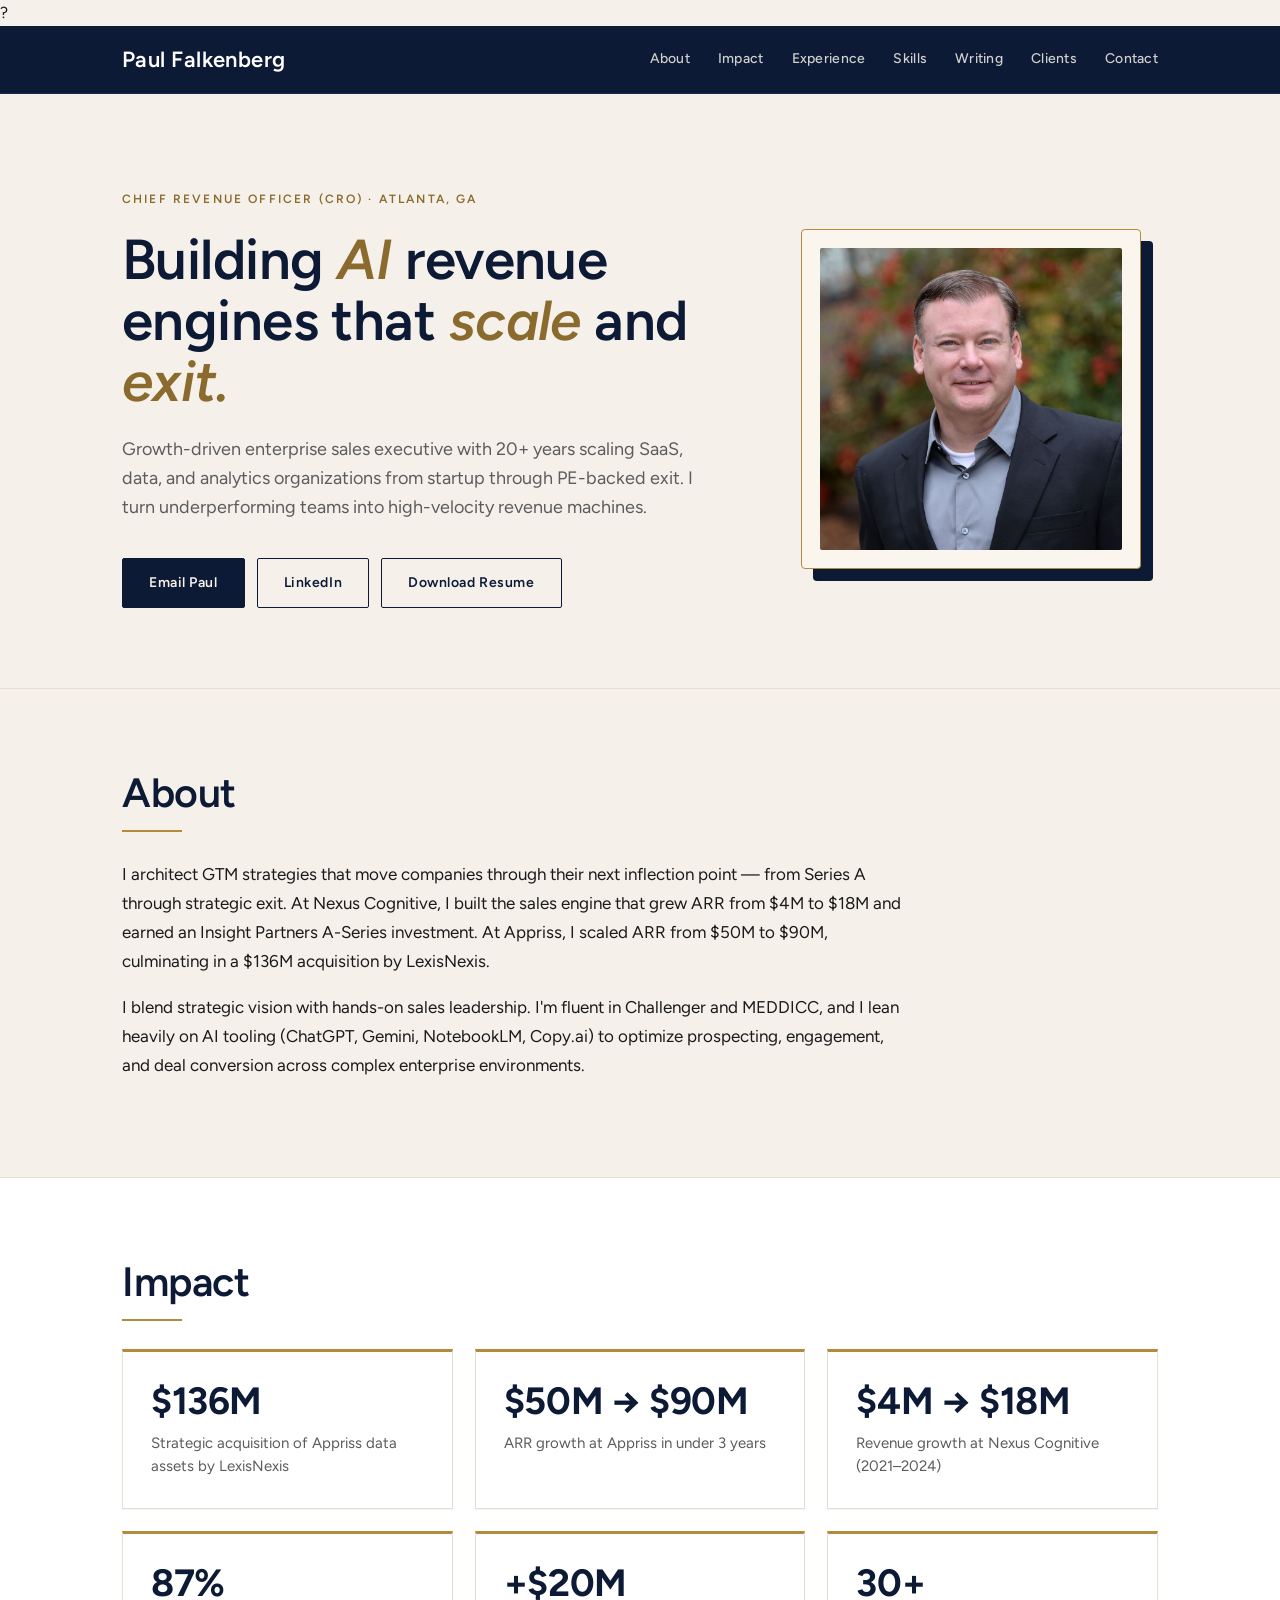
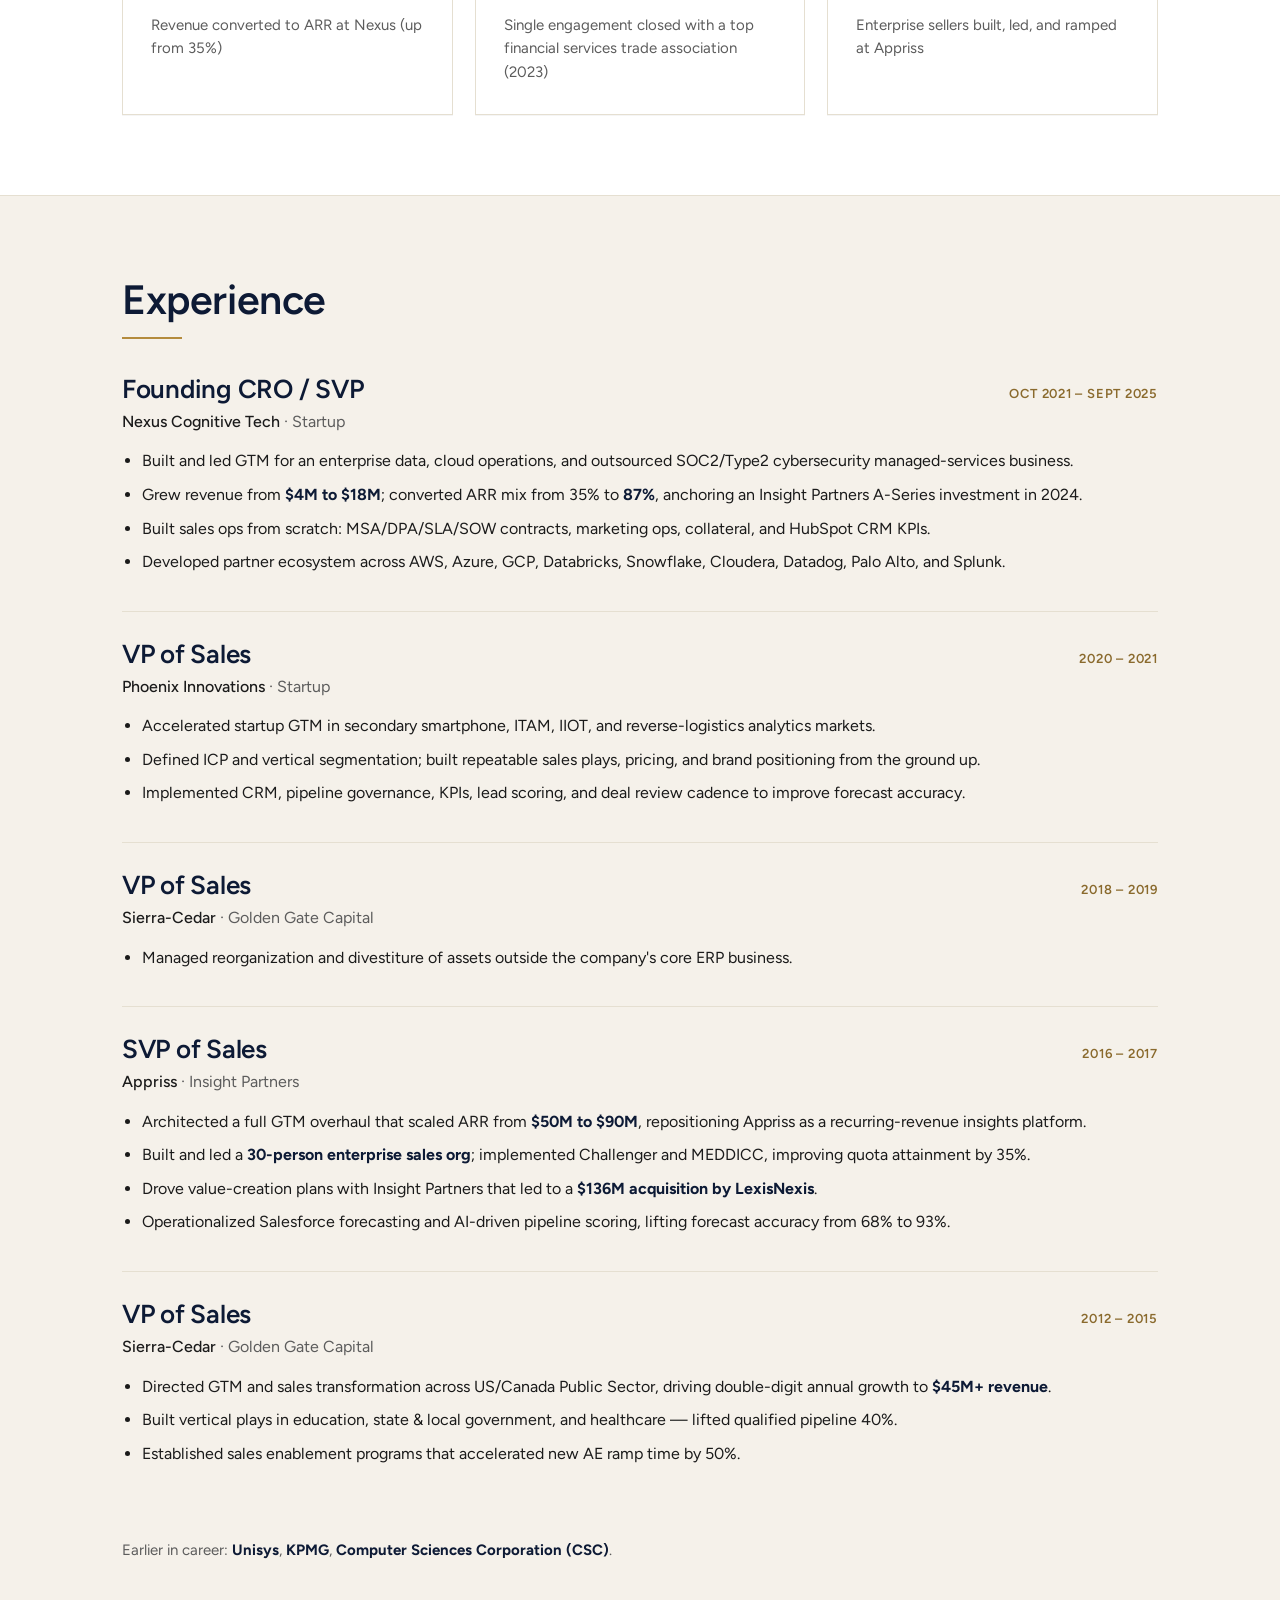
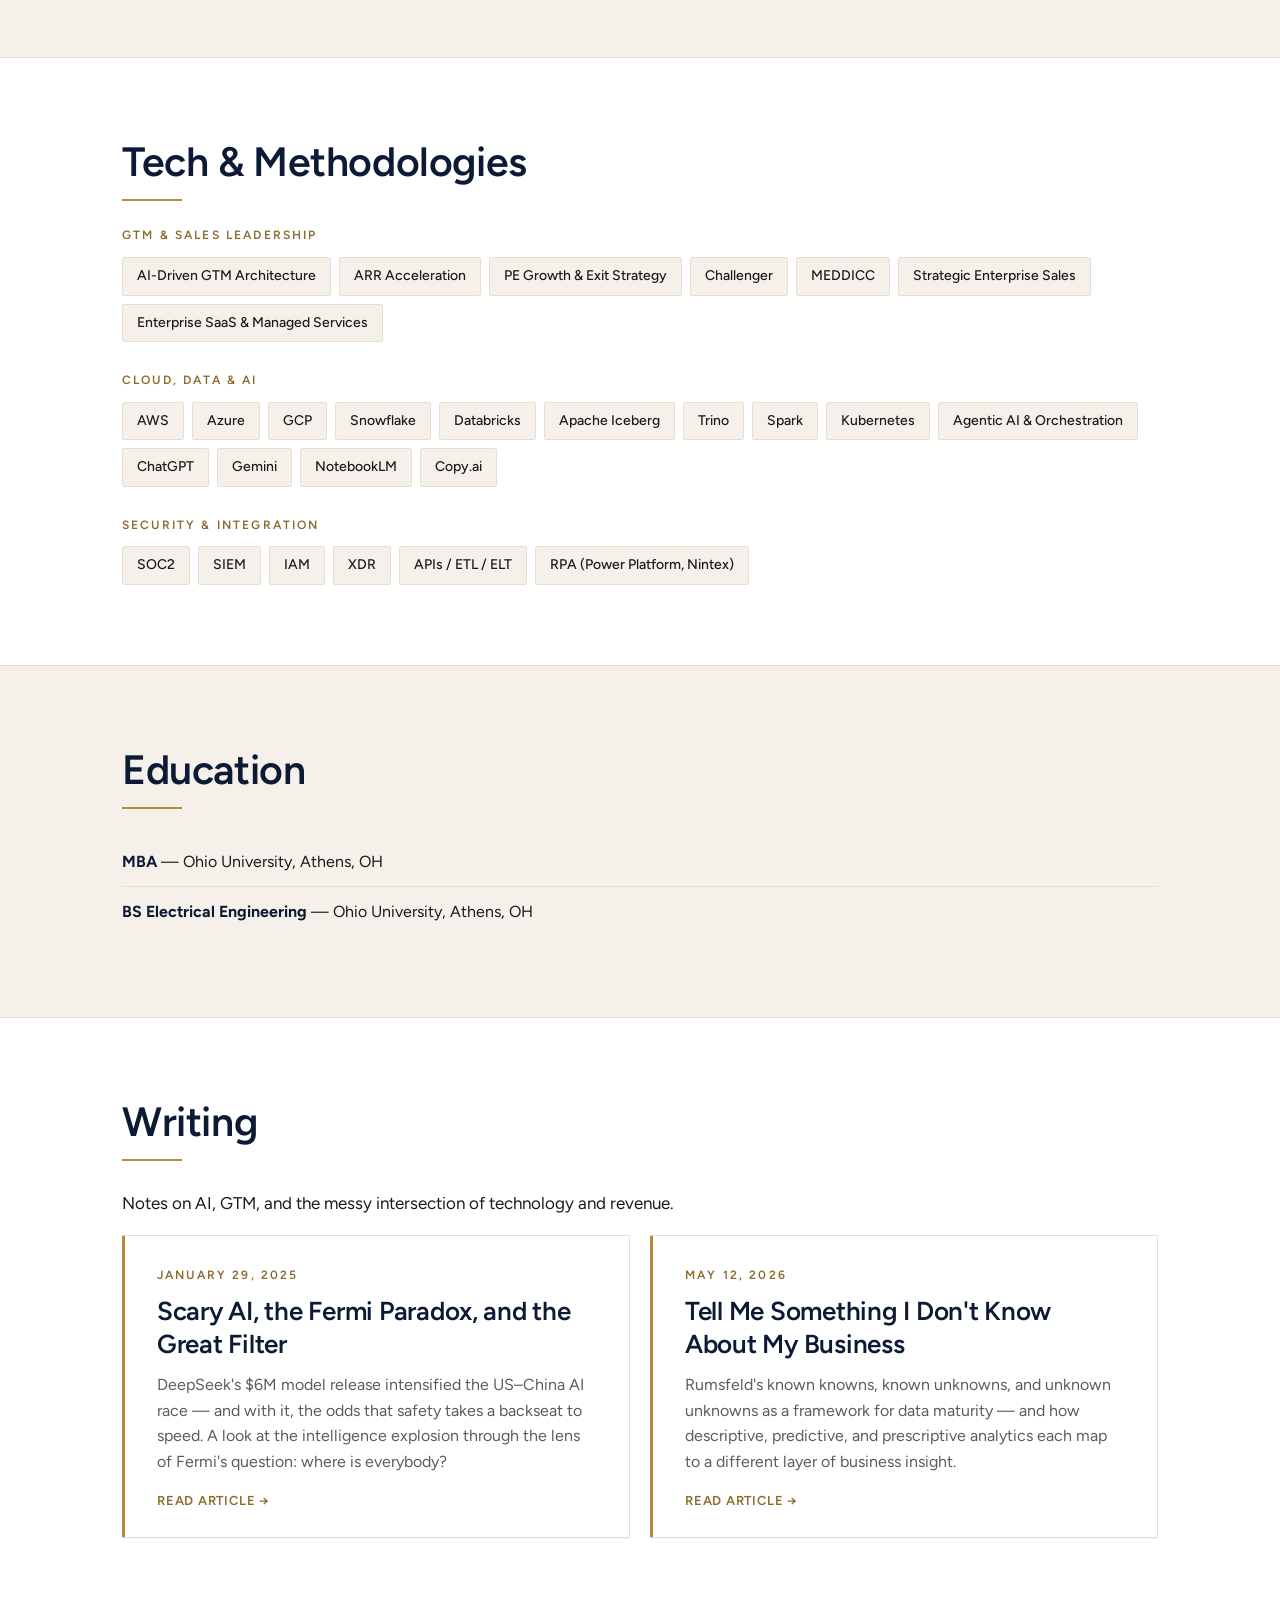
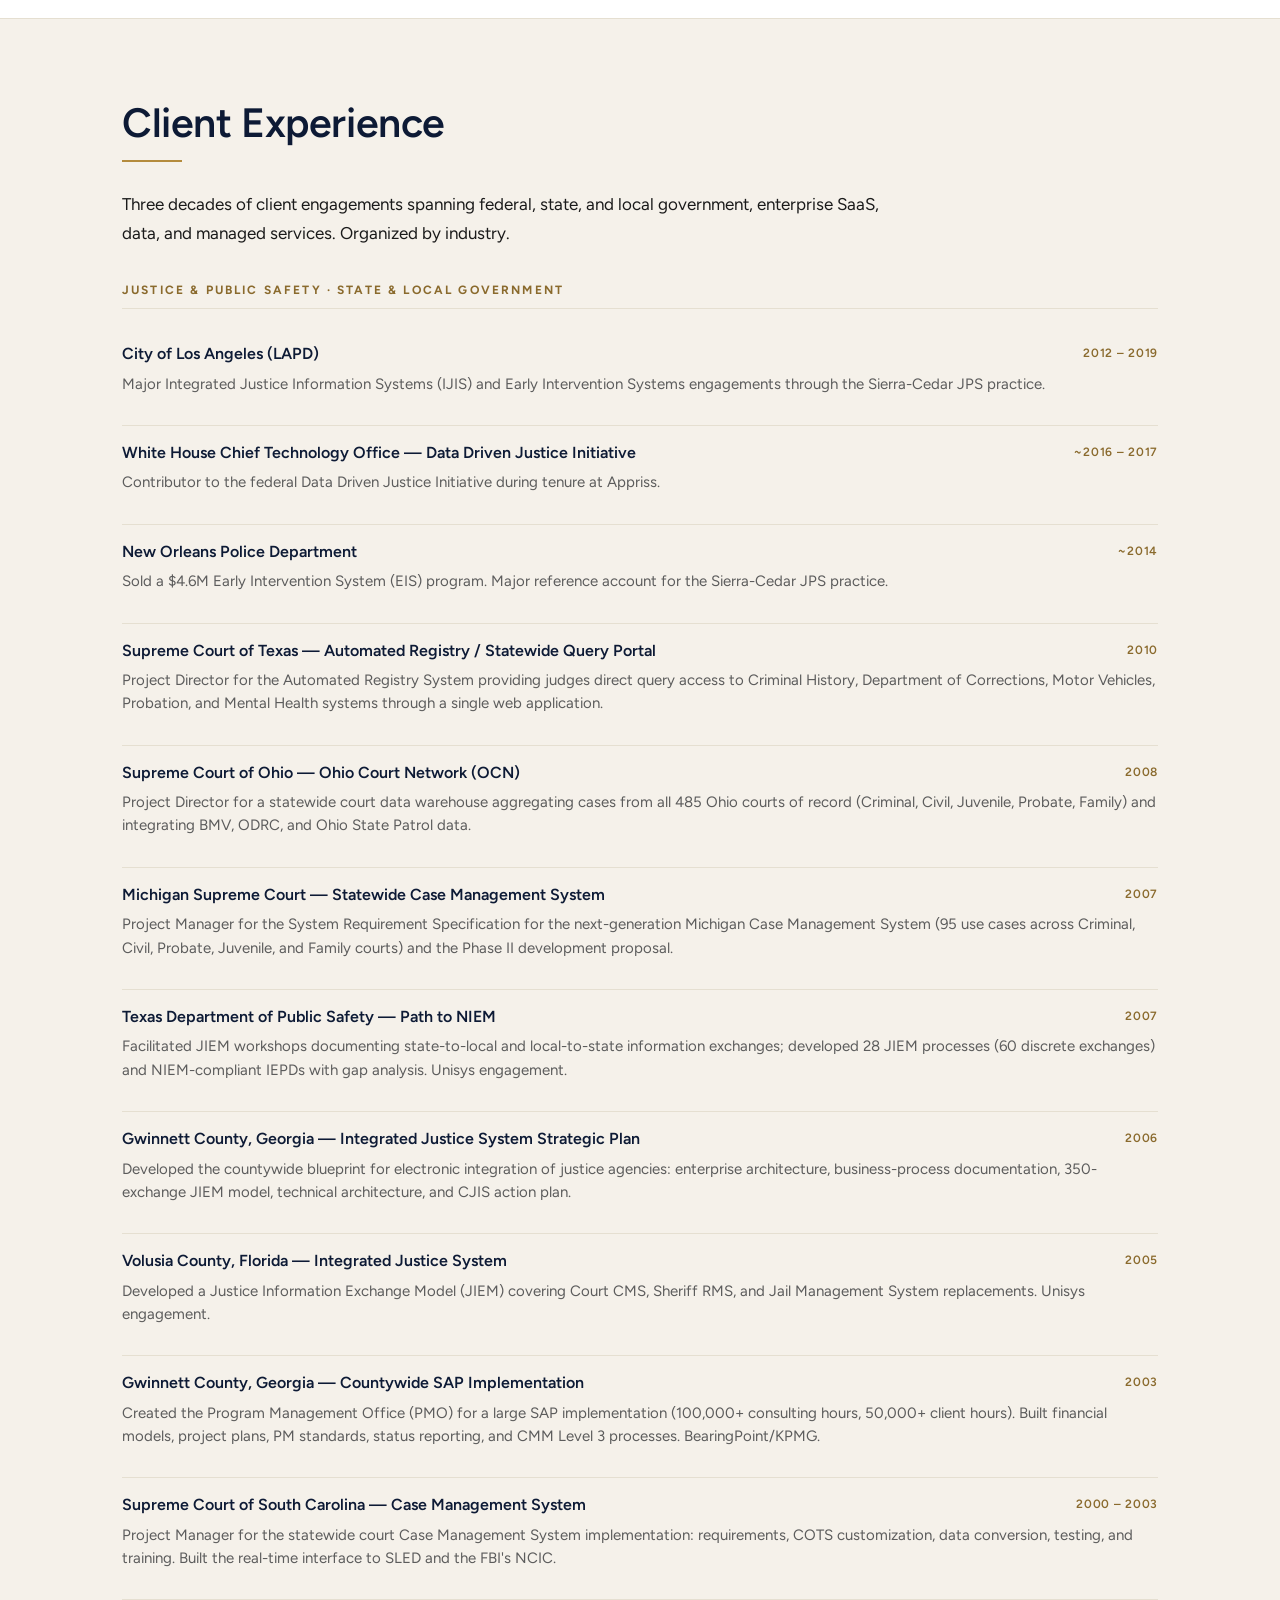
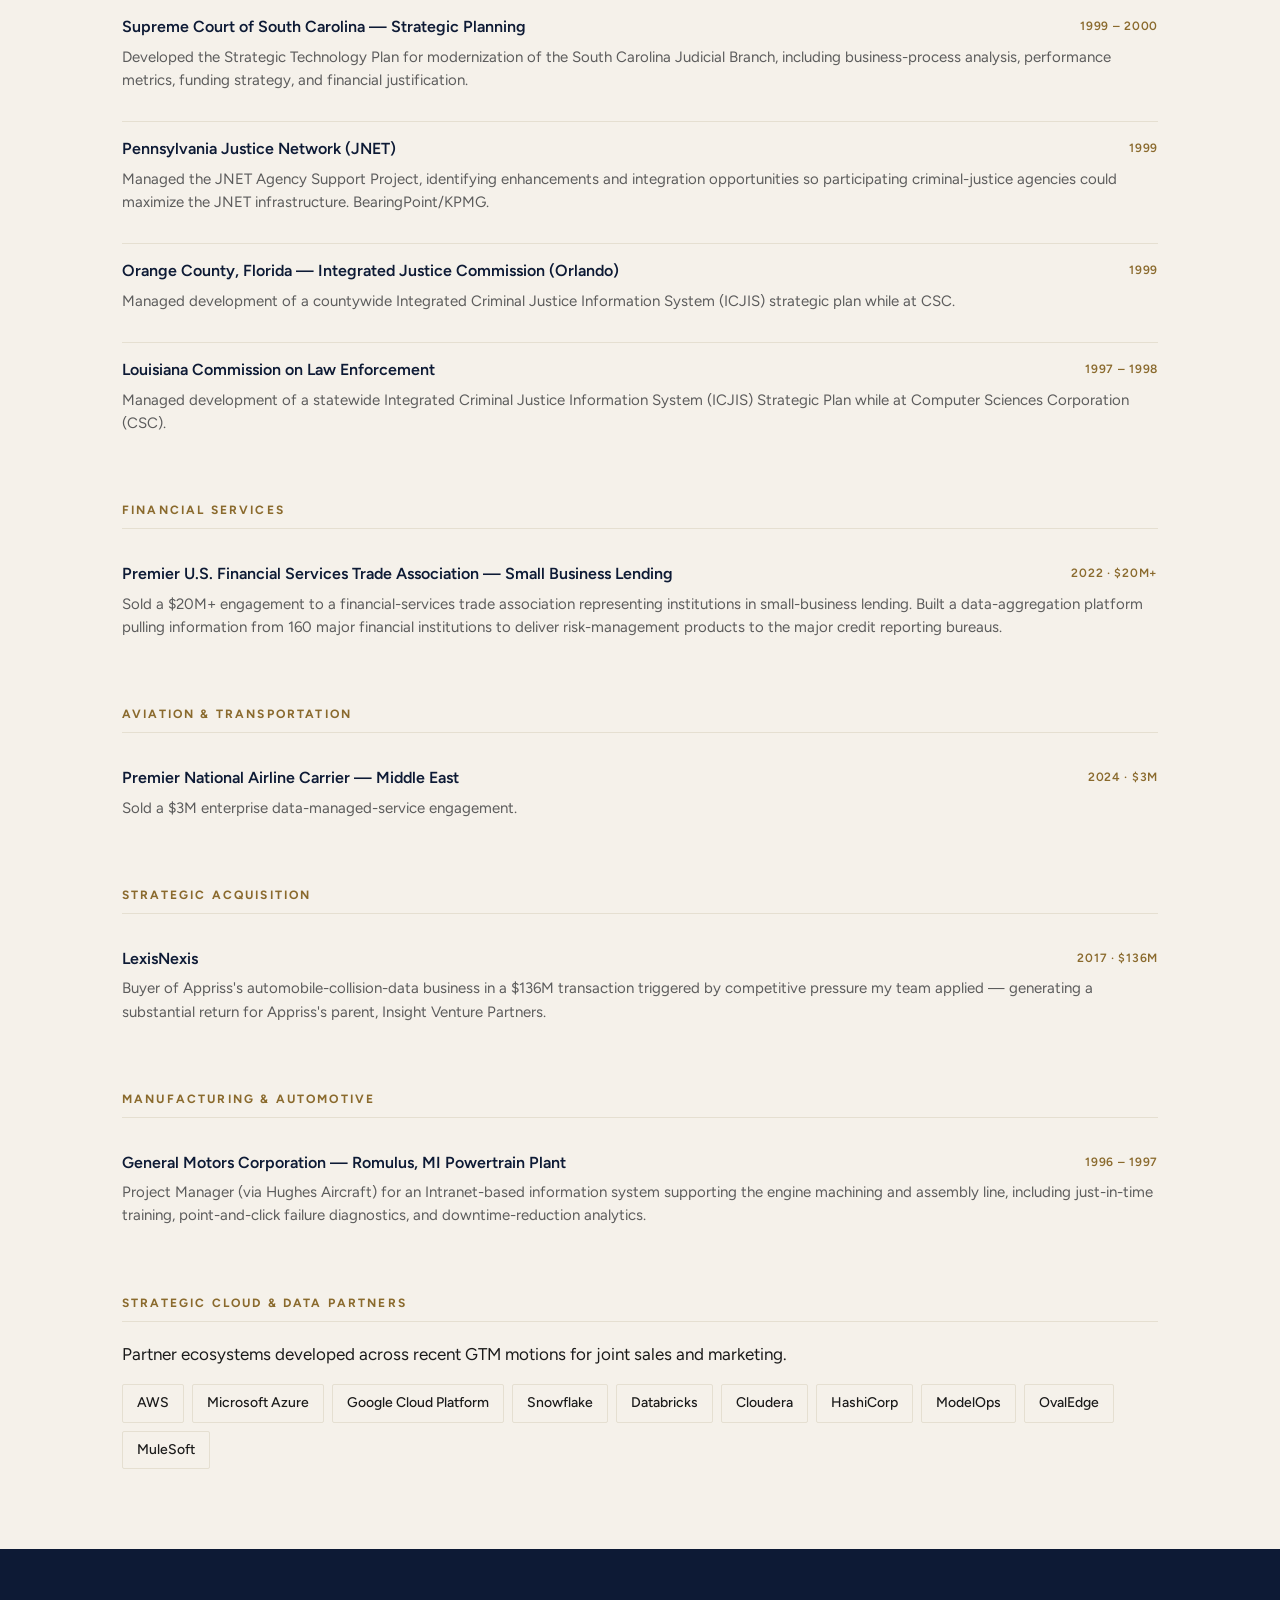
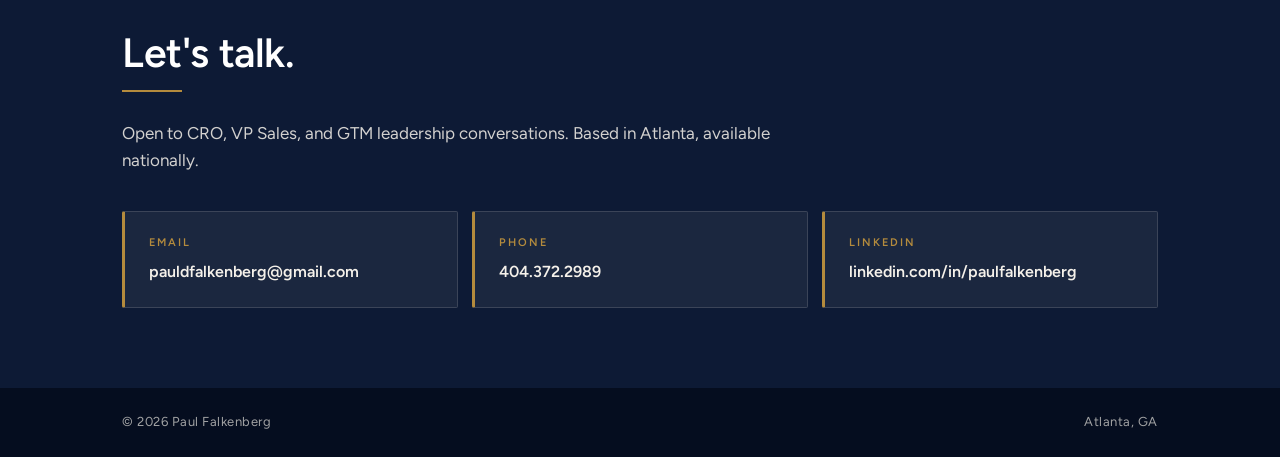
==== commit 2849b067: "Fix UTF-8 mojibake (em-dash, en-dash, right arrow) corrupted in earlier section move" ====
--- a/index.html
+++ b/index.html
@@ -1,10 +1,10 @@
-﻿<!DOCTYPE html>
+?<!DOCTYPE html>
 <html lang="en">
 <head>
   <meta charset="UTF-8" />
   <meta name="viewport" content="width=device-width, initial-scale=1.0" />
-  <meta name="description" content="Paul Falkenberg â€” CRO and VP of Sales. 20+ years scaling SaaS, data, and analytics organizations from startup through PE-backed exit." />
-  <title>Paul Falkenberg â€” Chief Revenue Officer (CRO)</title>
+  <meta name="description" content="Paul Falkenberg — CRO and VP of Sales. 20+ years scaling SaaS, data, and analytics organizations from startup through PE-backed exit." />
+  <title>Paul Falkenberg — Chief Revenue Officer (CRO)</title>
   <link rel="icon" type="image/jpeg" href="assets/headshot.jpg" />
   <link rel="preconnect" href="https://fonts.googleapis.com" />
   <link rel="preconnect" href="https://fonts.gstatic.com" crossorigin />
@@ -33,7 +33,7 @@
     <section class="hero">
       <div class="hero-inner">
         <div class="hero-text">
-          <p class="hero-eyebrow">Chief Revenue Officer (CRO) Â· Atlanta, GA</p>
+          <p class="hero-eyebrow">Chief Revenue Officer (CRO) · Atlanta, GA</p>
           <h1>Building <em>AI</em> revenue engines that <em>scale</em> and <em>exit.</em></h1>
           <p class="hero-lede">
             Growth-driven enterprise sales executive with 20+ years scaling SaaS, data, and analytics
@@ -56,7 +56,7 @@
       <div class="container">
         <h2 class="section-title">About</h2>
         <p class="prose">
-          I architect GTM strategies that move companies through their next inflection point â€”
+          I architect GTM strategies that move companies through their next inflection point —
           from Series A through strategic exit. At Nexus Cognitive, I built the sales engine that grew
           ARR from $4M to $18M and earned an Insight Partners A-Series investment.
           At Appriss, I scaled ARR from $50M to $90M, culminating in a $136M acquisition by LexisNexis.
@@ -78,12 +78,12 @@
             <div class="metric-label">Strategic acquisition of Appriss data assets by LexisNexis</div>
           </div>
           <div class="metric">
-            <div class="metric-number">$50M â†’ $90M</div>
+            <div class="metric-number">$50M → $90M</div>
             <div class="metric-label">ARR growth at Appriss in under 3 years</div>
           </div>
           <div class="metric">
-            <div class="metric-number">$4M â†’ $18M</div>
-            <div class="metric-label">Revenue growth at Nexus Cognitive (2021â€“2024)</div>
+            <div class="metric-number">$4M → $18M</div>
+            <div class="metric-label">Revenue growth at Nexus Cognitive (2021–2024)</div>
           </div>
           <div class="metric">
             <div class="metric-number">87%</div>
@@ -109,9 +109,9 @@
           <header class="role-head">
             <div>
               <h3 class="role-title">Founding CRO / SVP</h3>
-              <p class="role-company">Nexus Cognitive Tech <span class="role-meta">Â· Startup</span></p>
+              <p class="role-company">Nexus Cognitive Tech <span class="role-meta">· Startup</span></p>
             </div>
-            <p class="role-dates">Oct 2021 â€“ Sept 2025</p>
+            <p class="role-dates">Oct 2021 – Sept 2025</p>
           </header>
           <ul class="role-points">
             <li>Built and led GTM for an enterprise data, cloud operations, and outsourced SOC2/Type2 cybersecurity managed-services business.</li>
@@ -125,9 +125,9 @@
           <header class="role-head">
             <div>
               <h3 class="role-title">VP of Sales</h3>
-              <p class="role-company">Phoenix Innovations <span class="role-meta">Â· Startup</span></p>
+              <p class="role-company">Phoenix Innovations <span class="role-meta">· Startup</span></p>
             </div>
-            <p class="role-dates">2020 â€“ 2021</p>
+            <p class="role-dates">2020 – 2021</p>
           </header>
           <ul class="role-points">
             <li>Accelerated startup GTM in secondary smartphone, ITAM, IIOT, and reverse-logistics analytics markets.</li>
@@ -140,9 +140,9 @@
           <header class="role-head">
             <div>
               <h3 class="role-title">VP of Sales</h3>
-              <p class="role-company">Sierra-Cedar <span class="role-meta">Â· Golden Gate Capital</span></p>
+              <p class="role-company">Sierra-Cedar <span class="role-meta">· Golden Gate Capital</span></p>
             </div>
-            <p class="role-dates">2018 â€“ 2019</p>
+            <p class="role-dates">2018 – 2019</p>
           </header>
           <ul class="role-points">
             <li>Managed reorganization and divestiture of assets outside the company's core ERP business.</li>
@@ -153,9 +153,9 @@
           <header class="role-head">
             <div>
               <h3 class="role-title">SVP of Sales</h3>
-              <p class="role-company">Appriss <span class="role-meta">Â· Insight Partners</span></p>
+              <p class="role-company">Appriss <span class="role-meta">· Insight Partners</span></p>
             </div>
-            <p class="role-dates">2016 â€“ 2017</p>
+            <p class="role-dates">2016 – 2017</p>
           </header>
           <ul class="role-points">
             <li>Architected a full GTM overhaul that scaled ARR from <strong>$50M to $90M</strong>, repositioning Appriss as a recurring-revenue insights platform.</li>
@@ -169,13 +169,13 @@
           <header class="role-head">
             <div>
               <h3 class="role-title">VP of Sales</h3>
-              <p class="role-company">Sierra-Cedar <span class="role-meta">Â· Golden Gate Capital</span></p>
+              <p class="role-company">Sierra-Cedar <span class="role-meta">· Golden Gate Capital</span></p>
             </div>
-            <p class="role-dates">2012 â€“ 2015</p>
+            <p class="role-dates">2012 – 2015</p>
           </header>
           <ul class="role-points">
             <li>Directed GTM and sales transformation across US/Canada Public Sector, driving double-digit annual growth to <strong>$45M+ revenue</strong>.</li>
-            <li>Built vertical plays in education, state &amp; local government, and healthcare â€” lifted qualified pipeline 40%.</li>
+            <li>Built vertical plays in education, state &amp; local government, and healthcare — lifted qualified pipeline 40%.</li>
             <li>Established sales enablement programs that accelerated new AE ramp time by 50%.</li>
           </ul>
         </article>
@@ -236,8 +236,8 @@
       <div class="container">
         <h2 class="section-title">Education</h2>
         <ul class="education">
-          <li><strong>MBA</strong> â€” Ohio University, Athens, OH</li>
-          <li><strong>BS Electrical Engineering</strong> â€” Ohio University, Athens, OH</li>
+          <li><strong>MBA</strong> — Ohio University, Athens, OH</li>
+          <li><strong>BS Electrical Engineering</strong> — Ohio University, Athens, OH</li>
         </ul>
       </div>
     </section>
@@ -251,7 +251,7 @@
             <p class="writing-date">January 29, 2025</p>
             <h3 class="writing-title">Scary AI, the Fermi Paradox, and the Great Filter</h3>
             <p class="writing-excerpt">
-              DeepSeek's $6M model release intensified the USâ€“China AI race &mdash; and with it, the
+              DeepSeek's $6M model release intensified the US–China AI race &mdash; and with it, the
               odds that safety takes a backseat to speed. A look at the intelligence explosion through
               the lens of Fermi's question: where is everybody?
             </p>
@@ -280,16 +280,16 @@
         </p>
 
         <div class="client-group">
-          <h3 class="client-group-heading">Justice & Public Safety Â· State & Local Government</h3>
+          <h3 class="client-group-heading">Justice & Public Safety · State & Local Government</h3>
           <ul class="client-list">
             <li class="client-item">
               <span class="client-name">City of Los Angeles (LAPD)</span>
-              <span class="client-meta">2012 â€“ 2019</span>
+              <span class="client-meta">2012 – 2019</span>
               <p class="client-desc">Major Integrated Justice Information Systems (IJIS) and Early Intervention Systems engagements through the Sierra-Cedar JPS practice.</p>
             </li>
             <li class="client-item">
-              <span class="client-name">White House Chief Technology Office â€” Data Driven Justice Initiative</span>
-              <span class="client-meta">~2016 â€“ 2017</span>
+              <span class="client-name">White House Chief Technology Office — Data Driven Justice Initiative</span>
+              <span class="client-meta">~2016 – 2017</span>
               <p class="client-desc">Contributor to the federal Data Driven Justice Initiative during tenure at Appriss.</p>
             </li>
             <li class="client-item">
@@ -298,48 +298,48 @@
               <p class="client-desc">Sold a $4.6M Early Intervention System (EIS) program. Major reference account for the Sierra-Cedar JPS practice.</p>
             </li>
             <li class="client-item">
-              <span class="client-name">Supreme Court of Texas â€” Automated Registry / Statewide Query Portal</span>
+              <span class="client-name">Supreme Court of Texas — Automated Registry / Statewide Query Portal</span>
               <span class="client-meta">2010</span>
               <p class="client-desc">Project Director for the Automated Registry System providing judges direct query access to Criminal History, Department of Corrections, Motor Vehicles, Probation, and Mental Health systems through a single web application.</p>
             </li>
             <li class="client-item">
-              <span class="client-name">Supreme Court of Ohio â€” Ohio Court Network (OCN)</span>
+              <span class="client-name">Supreme Court of Ohio — Ohio Court Network (OCN)</span>
               <span class="client-meta">2008</span>
               <p class="client-desc">Project Director for a statewide court data warehouse aggregating cases from all 485 Ohio courts of record (Criminal, Civil, Juvenile, Probate, Family) and integrating BMV, ODRC, and Ohio State Patrol data.</p>
             </li>
             <li class="client-item">
-              <span class="client-name">Michigan Supreme Court â€” Statewide Case Management System</span>
+              <span class="client-name">Michigan Supreme Court — Statewide Case Management System</span>
               <span class="client-meta">2007</span>
               <p class="client-desc">Project Manager for the System Requirement Specification for the next-generation Michigan Case Management System (95 use cases across Criminal, Civil, Probate, Juvenile, and Family courts) and the Phase II development proposal.</p>
             </li>
             <li class="client-item">
-              <span class="client-name">Texas Department of Public Safety â€” Path to NIEM</span>
+              <span class="client-name">Texas Department of Public Safety — Path to NIEM</span>
               <span class="client-meta">2007</span>
               <p class="client-desc">Facilitated JIEM workshops documenting state-to-local and local-to-state information exchanges; developed 28 JIEM processes (60 discrete exchanges) and NIEM-compliant IEPDs with gap analysis. Unisys engagement.</p>
             </li>
             <li class="client-item">
-              <span class="client-name">Gwinnett County, Georgia â€” Integrated Justice System Strategic Plan</span>
+              <span class="client-name">Gwinnett County, Georgia — Integrated Justice System Strategic Plan</span>
               <span class="client-meta">2006</span>
               <p class="client-desc">Developed the countywide blueprint for electronic integration of justice agencies: enterprise architecture, business-process documentation, 350-exchange JIEM model, technical architecture, and CJIS action plan.</p>
             </li>
             <li class="client-item">
-              <span class="client-name">Volusia County, Florida â€” Integrated Justice System</span>
+              <span class="client-name">Volusia County, Florida — Integrated Justice System</span>
               <span class="client-meta">2005</span>
               <p class="client-desc">Developed a Justice Information Exchange Model (JIEM) covering Court CMS, Sheriff RMS, and Jail Management System replacements. Unisys engagement.</p>
             </li>
             <li class="client-item">
-              <span class="client-name">Gwinnett County, Georgia â€” Countywide SAP Implementation</span>
+              <span class="client-name">Gwinnett County, Georgia — Countywide SAP Implementation</span>
               <span class="client-meta">2003</span>
               <p class="client-desc">Created the Program Management Office (PMO) for a large SAP implementation (100,000+ consulting hours, 50,000+ client hours). Built financial models, project plans, PM standards, status reporting, and CMM Level 3 processes. BearingPoint/KPMG.</p>
             </li>
             <li class="client-item">
-              <span class="client-name">Supreme Court of South Carolina â€” Case Management System</span>
-              <span class="client-meta">2000 â€“ 2003</span>
+              <span class="client-name">Supreme Court of South Carolina — Case Management System</span>
+              <span class="client-meta">2000 – 2003</span>
               <p class="client-desc">Project Manager for the statewide court Case Management System implementation: requirements, COTS customization, data conversion, testing, and training. Built the real-time interface to SLED and the FBI's NCIC.</p>
             </li>
             <li class="client-item">
-              <span class="client-name">Supreme Court of South Carolina â€” Strategic Planning</span>
-              <span class="client-meta">1999 â€“ 2000</span>
+              <span class="client-name">Supreme Court of South Carolina — Strategic Planning</span>
+              <span class="client-meta">1999 – 2000</span>
               <p class="client-desc">Developed the Strategic Technology Plan for modernization of the South Carolina Judicial Branch, including business-process analysis, performance metrics, funding strategy, and financial justification.</p>
             </li>
             <li class="client-item">
@@ -348,13 +348,13 @@
               <p class="client-desc">Managed the JNET Agency Support Project, identifying enhancements and integration opportunities so participating criminal-justice agencies could maximize the JNET infrastructure. BearingPoint/KPMG.</p>
             </li>
             <li class="client-item">
-              <span class="client-name">Orange County, Florida â€” Integrated Justice Commission (Orlando)</span>
+              <span class="client-name">Orange County, Florida — Integrated Justice Commission (Orlando)</span>
               <span class="client-meta">1999</span>
               <p class="client-desc">Managed development of a countywide Integrated Criminal Justice Information System (ICJIS) strategic plan while at CSC.</p>
             </li>
             <li class="client-item">
               <span class="client-name">Louisiana Commission on Law Enforcement</span>
-              <span class="client-meta">1997 â€“ 1998</span>
+              <span class="client-meta">1997 – 1998</span>
               <p class="client-desc">Managed development of a statewide Integrated Criminal Justice Information System (ICJIS) Strategic Plan while at Computer Sciences Corporation (CSC).</p>
             </li>
           </ul>
@@ -364,8 +364,8 @@
           <h3 class="client-group-heading">Financial Services</h3>
           <ul class="client-list">
             <li class="client-item">
-              <span class="client-name">Premier U.S. Financial Services Trade Association â€” Small Business Lending</span>
-              <span class="client-meta">2022 Â· $20M+</span>
+              <span class="client-name">Premier U.S. Financial Services Trade Association — Small Business Lending</span>
+              <span class="client-meta">2022 · $20M+</span>
               <p class="client-desc">Sold a $20M+ engagement to a financial-services trade association representing institutions in small-business lending. Built a data-aggregation platform pulling information from 160 major financial institutions to deliver risk-management products to the major credit reporting bureaus.</p>
             </li>
           </ul>
@@ -375,8 +375,8 @@
           <h3 class="client-group-heading">Aviation & Transportation</h3>
           <ul class="client-list">
             <li class="client-item">
-              <span class="client-name">Premier National Airline Carrier â€” Middle East</span>
-              <span class="client-meta">2024 Â· $3M</span>
+              <span class="client-name">Premier National Airline Carrier — Middle East</span>
+              <span class="client-meta">2024 · $3M</span>
               <p class="client-desc">Sold a $3M enterprise data-managed-service engagement.</p>
             </li>
           </ul>
@@ -387,8 +387,8 @@
           <ul class="client-list">
             <li class="client-item">
               <span class="client-name">LexisNexis</span>
-              <span class="client-meta">2017 Â· $136M</span>
-              <p class="client-desc">Buyer of Appriss's automobile-collision-data business in a $136M transaction triggered by competitive pressure my team applied â€” generating a substantial return for Appriss's parent, Insight Venture Partners.</p>
+              <span class="client-meta">2017 · $136M</span>
+              <p class="client-desc">Buyer of Appriss's automobile-collision-data business in a $136M transaction triggered by competitive pressure my team applied — generating a substantial return for Appriss's parent, Insight Venture Partners.</p>
             </li>
           </ul>
         </div>
@@ -397,8 +397,8 @@
           <h3 class="client-group-heading">Manufacturing & Automotive</h3>
           <ul class="client-list">
             <li class="client-item">
-              <span class="client-name">General Motors Corporation â€” Romulus, MI Powertrain Plant</span>
-              <span class="client-meta">1996 â€“ 1997</span>
+              <span class="client-name">General Motors Corporation — Romulus, MI Powertrain Plant</span>
+              <span class="client-meta">1996 – 1997</span>
               <p class="client-desc">Project Manager (via Hughes Aircraft) for an Intranet-based information system supporting the engine machining and assembly line, including just-in-time training, point-and-click failure diagnostics, and downtime-reduction analytics.</p>
             </li>
           </ul>
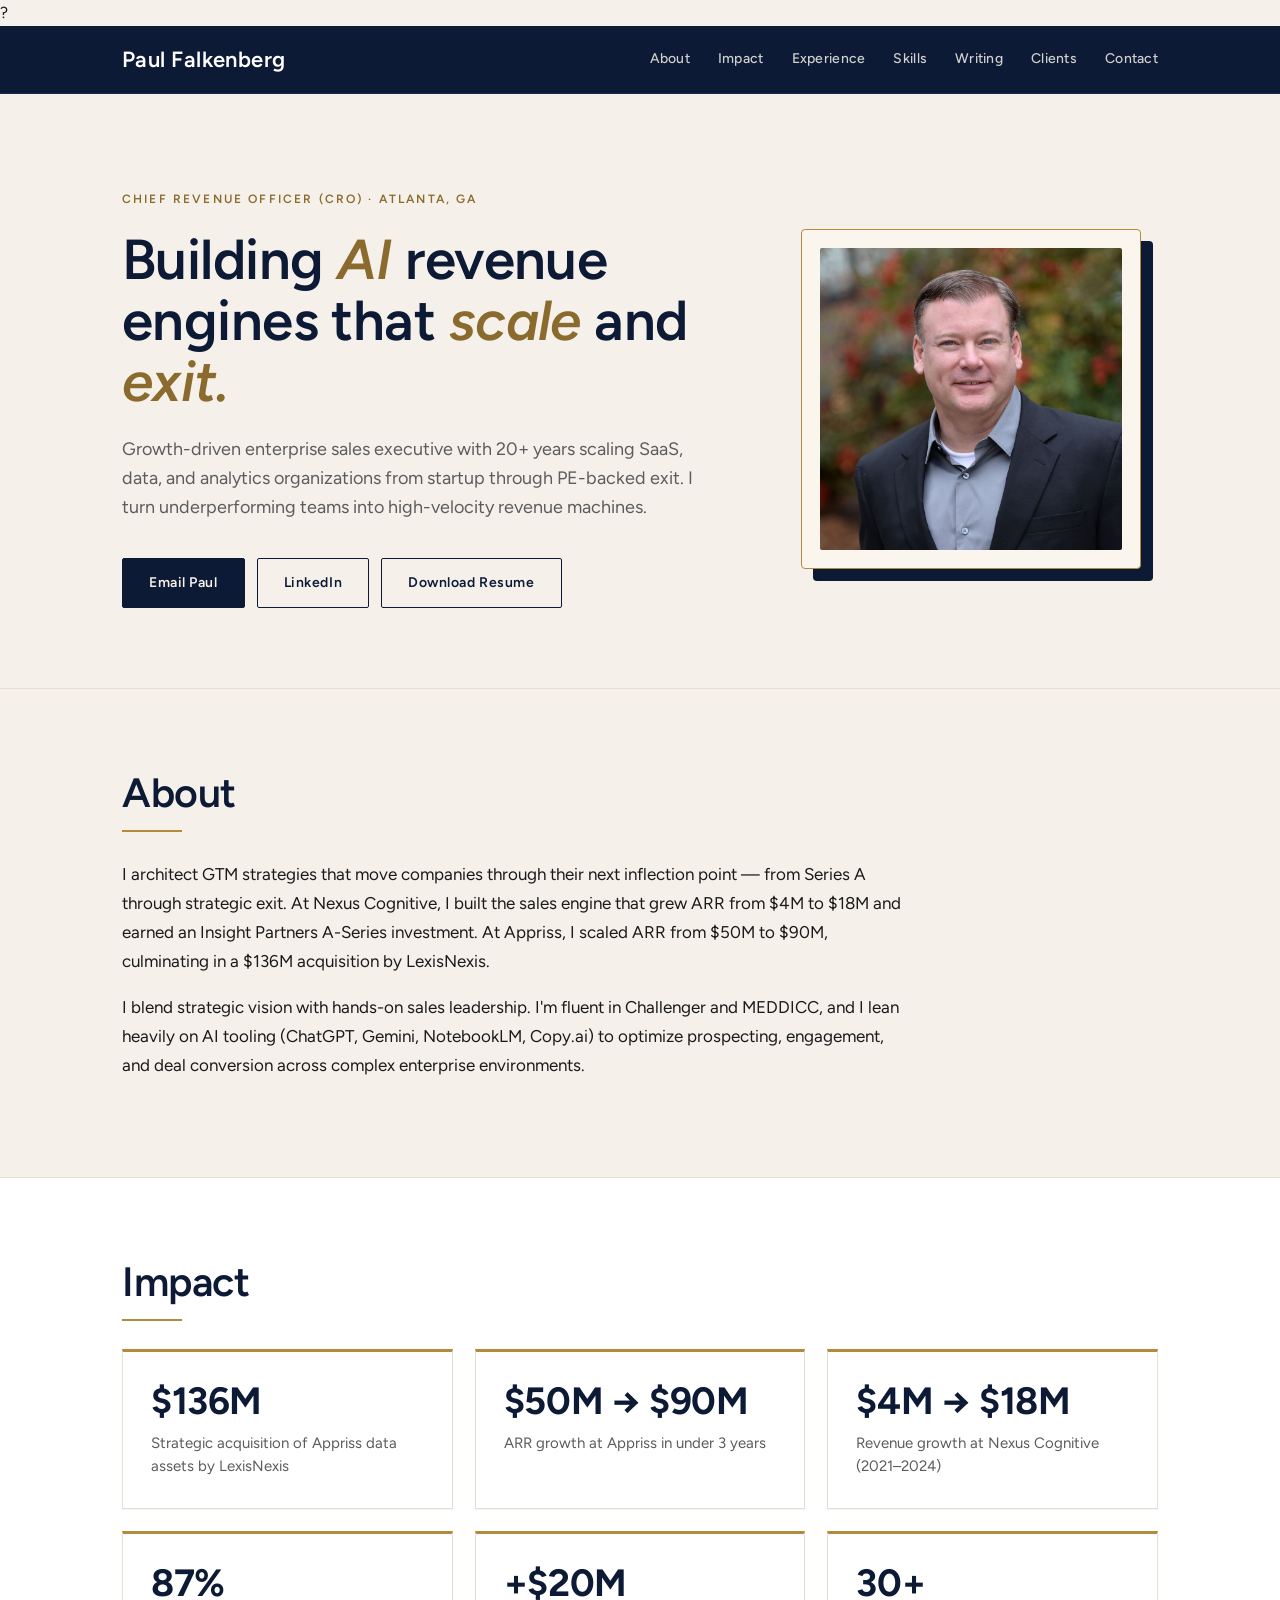
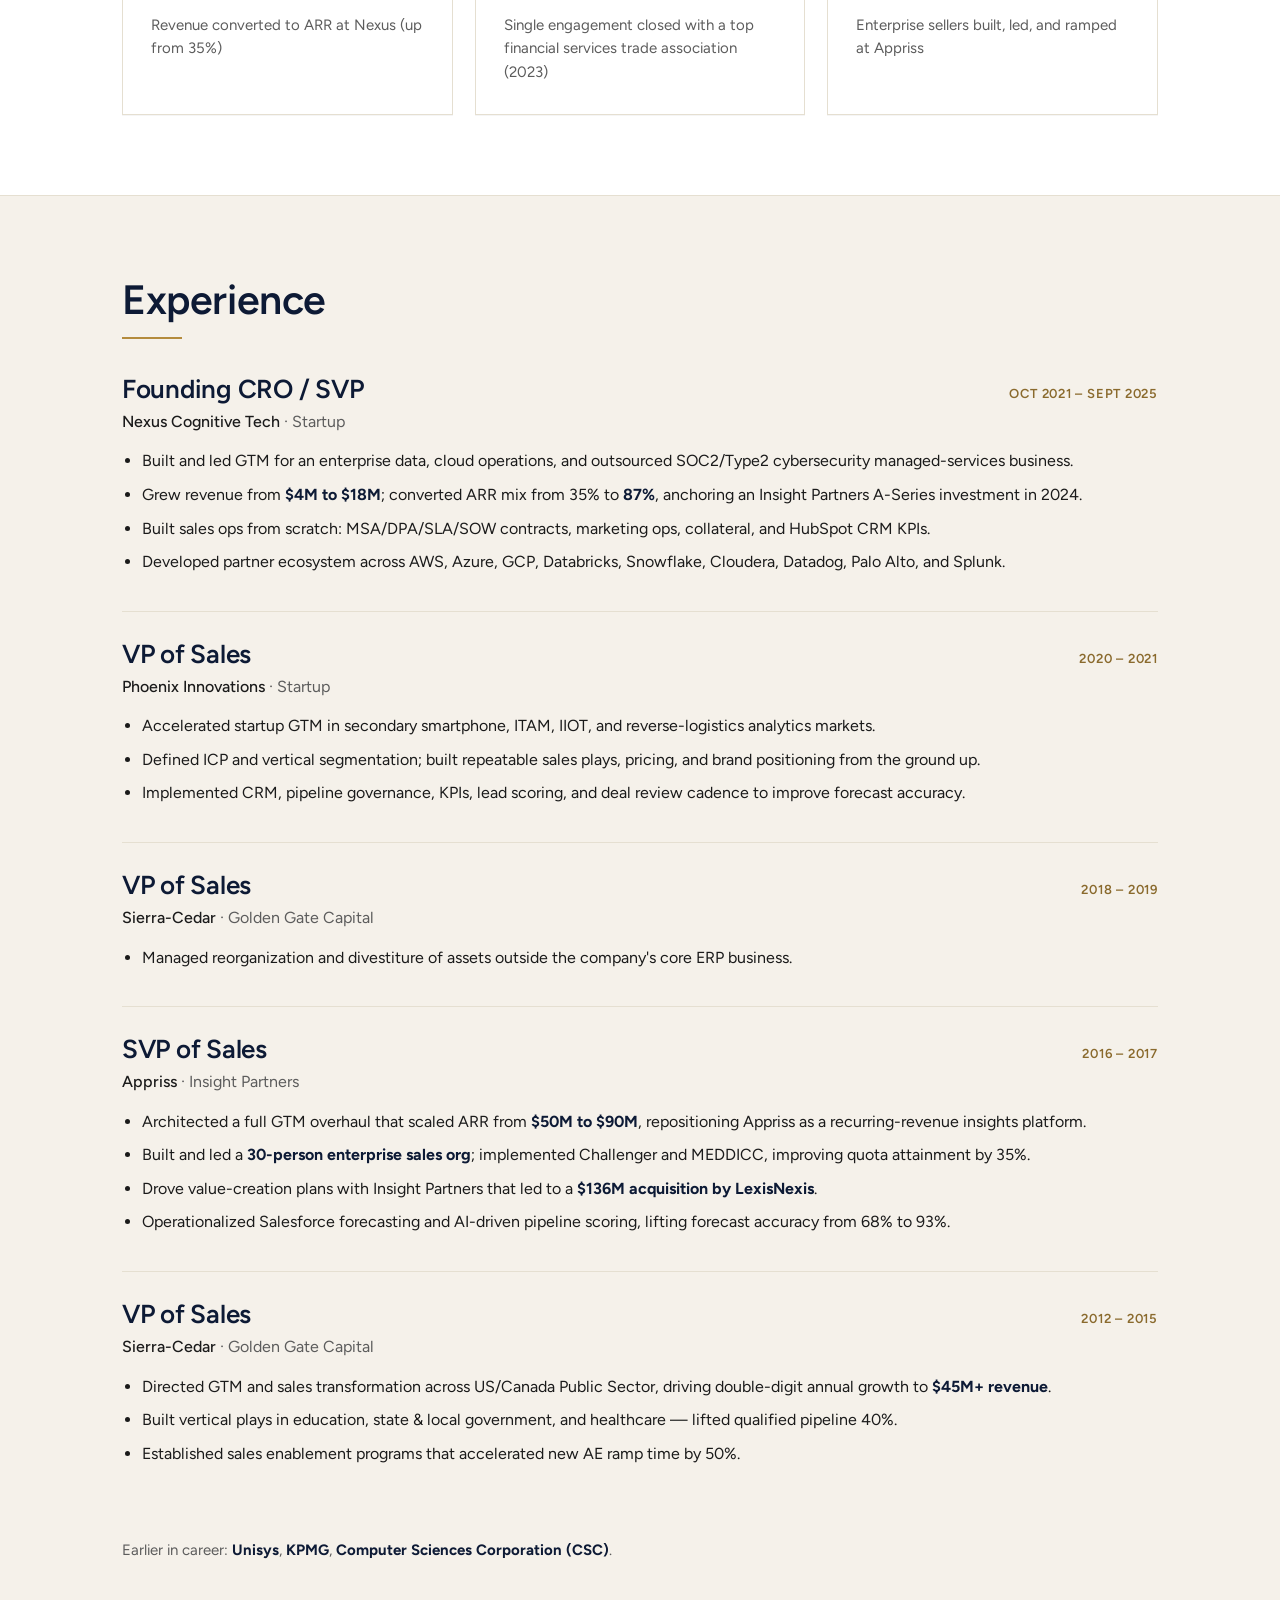
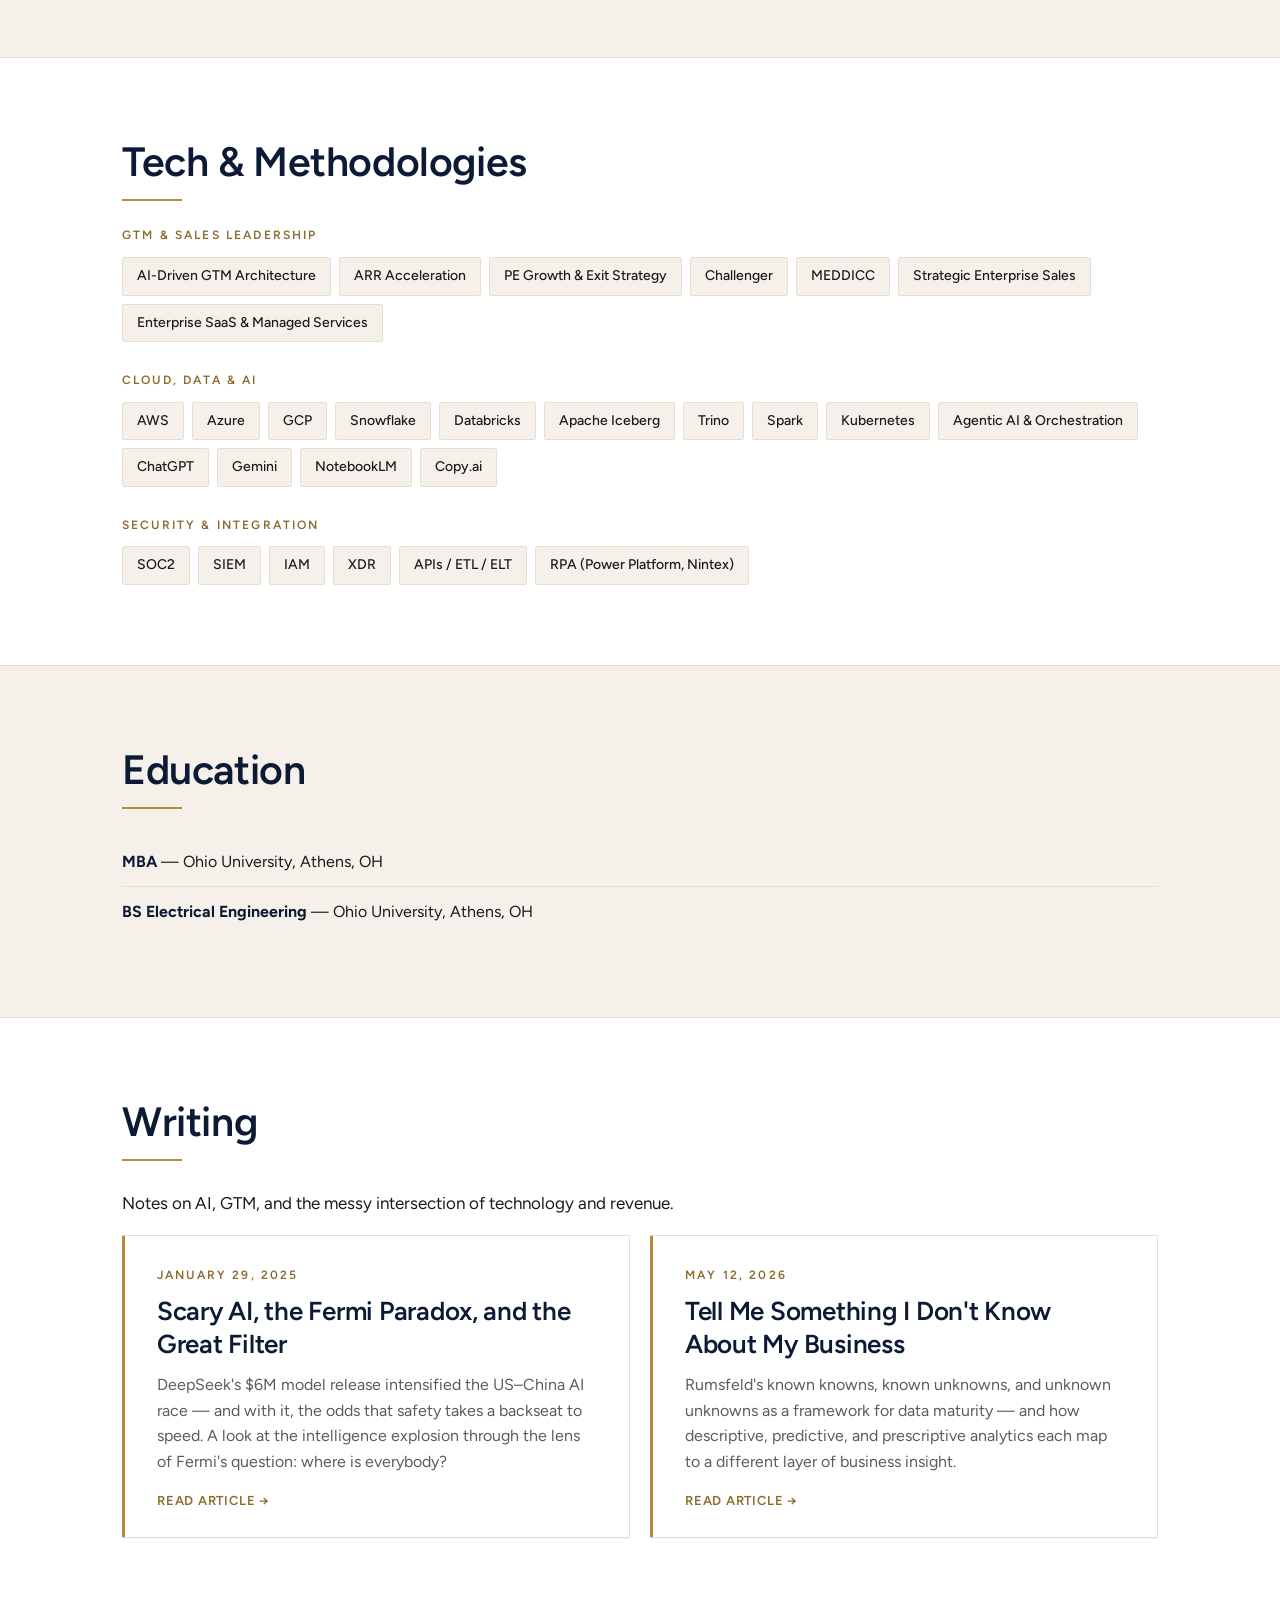
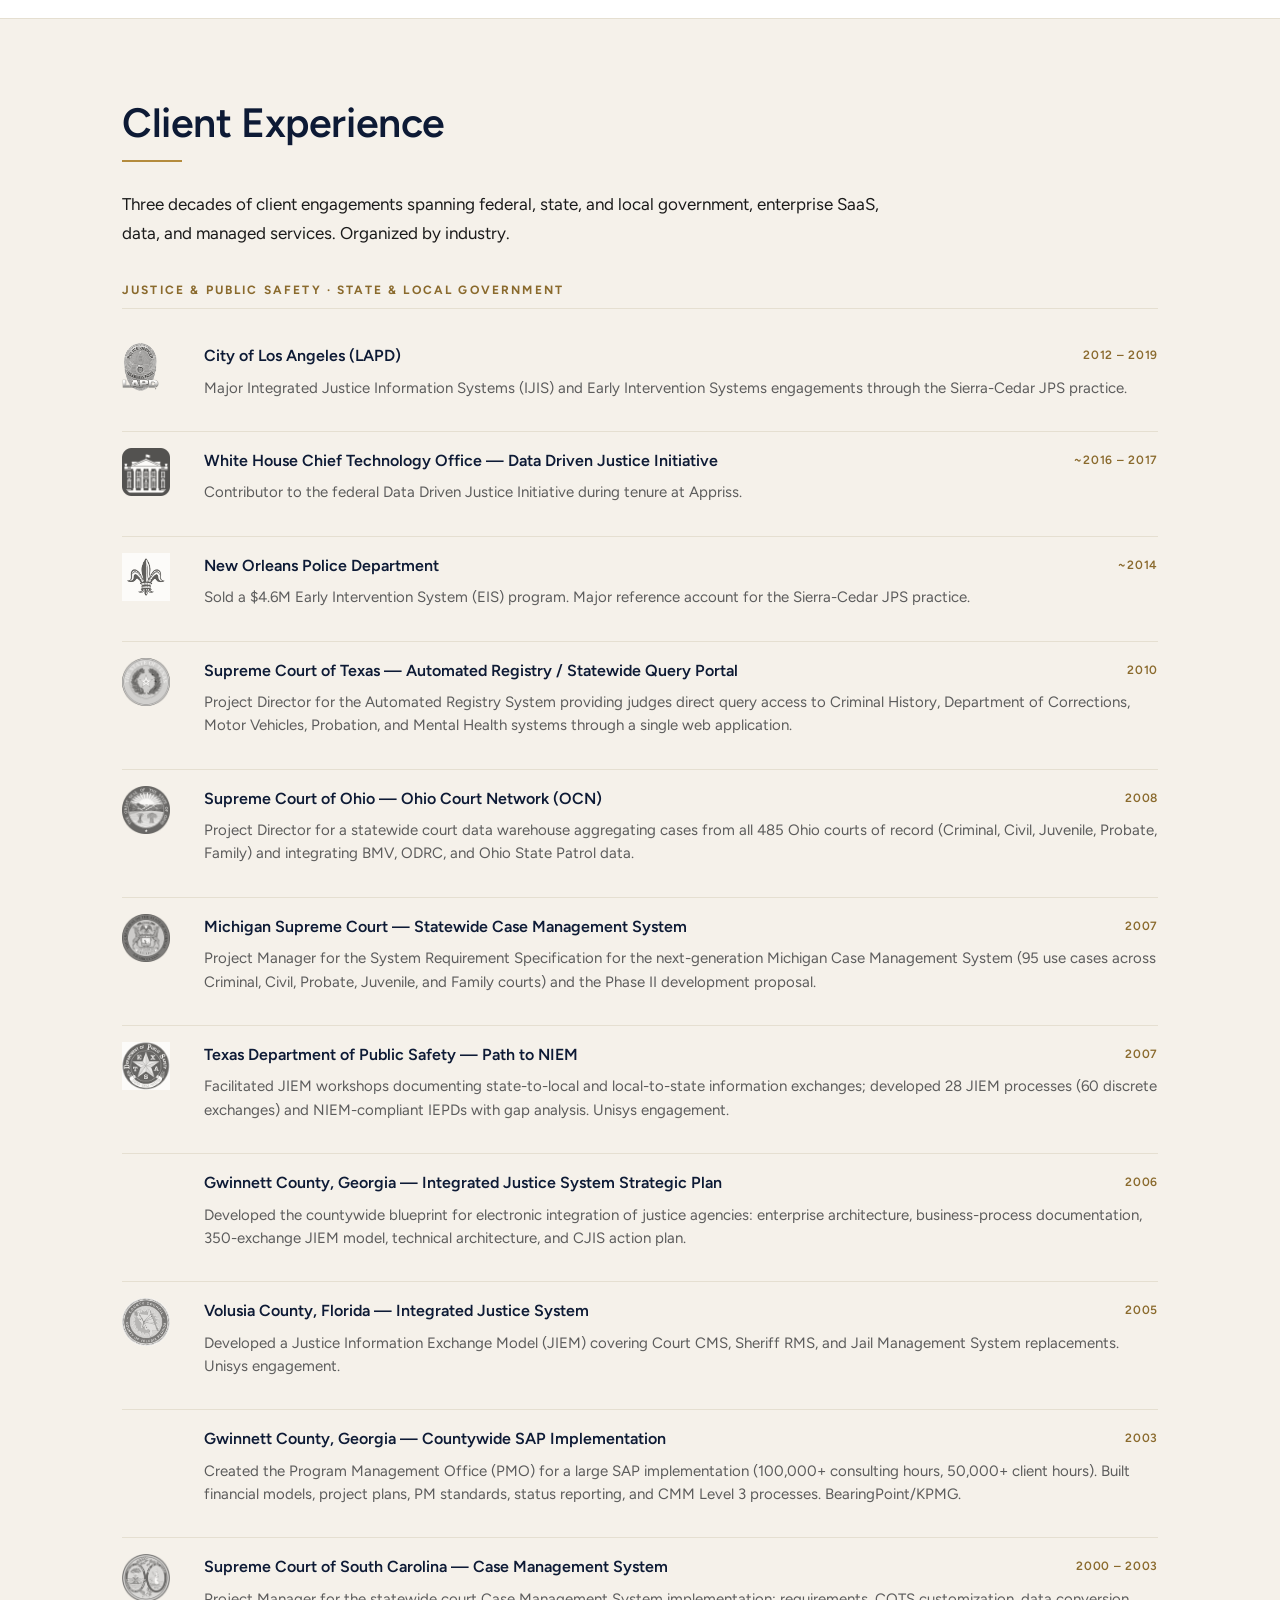
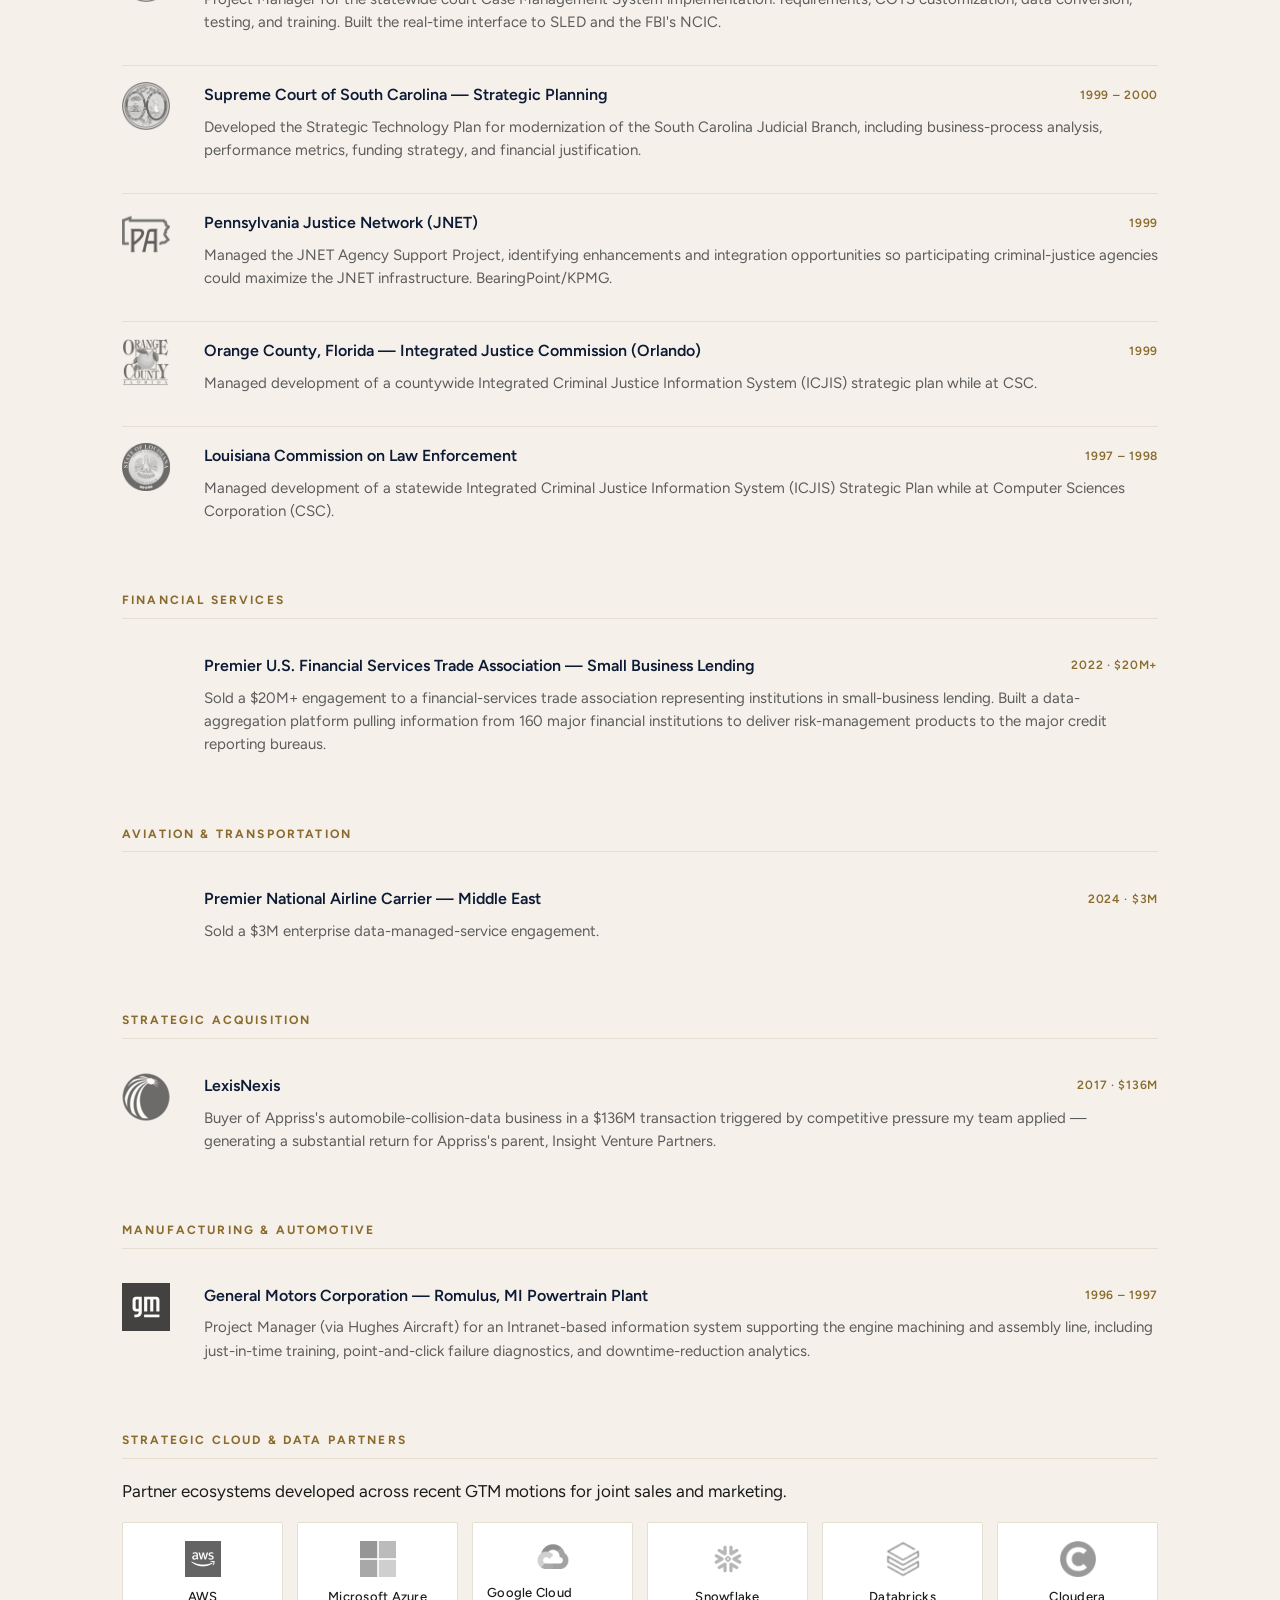
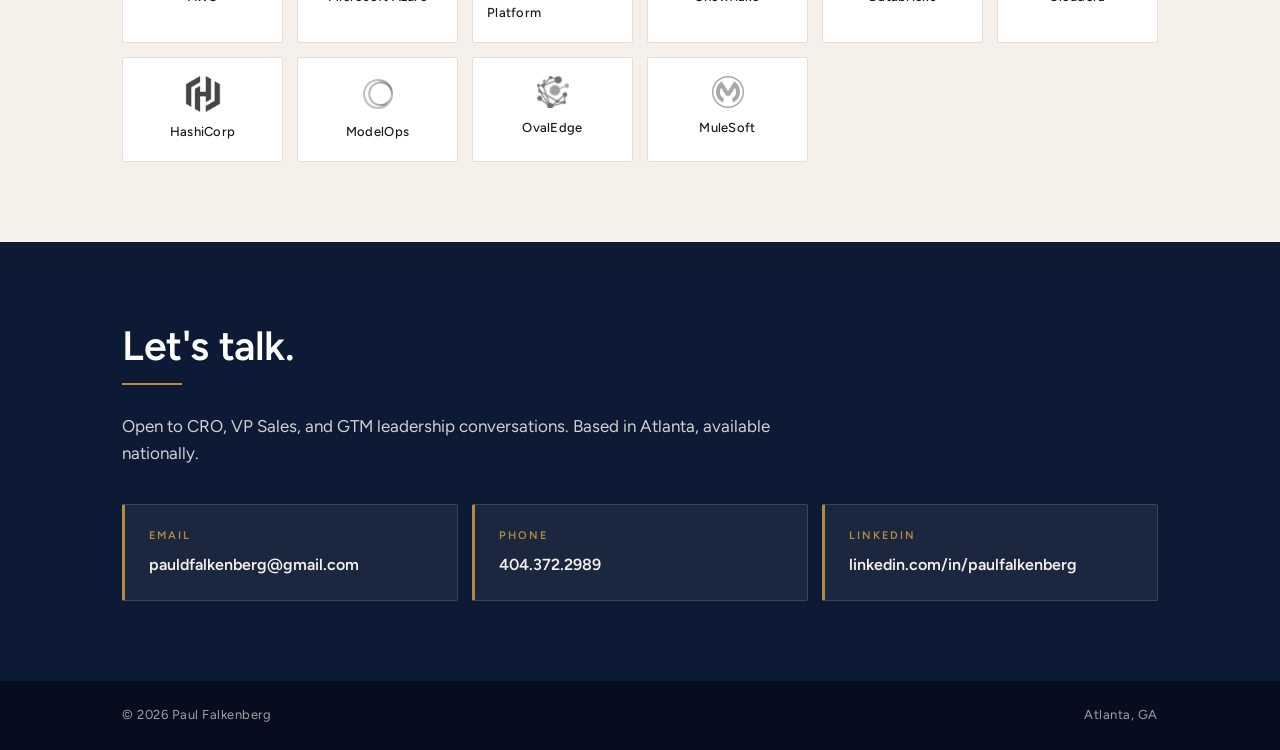
==== commit ac889963: "Add logos to Client Experience: grayscale favicons (corporate) and Wikipedia seals (public sector)" ====
--- a/index.html
+++ b/index.html
@@ -283,76 +283,91 @@
           <h3 class="client-group-heading">Justice & Public Safety · State & Local Government</h3>
           <ul class="client-list">
             <li class="client-item">
+              <div class="client-logo-wrap"><img class="client-logo" src="assets/logos/lapd.png" alt="" loading="lazy" /></div>
               <span class="client-name">City of Los Angeles (LAPD)</span>
               <span class="client-meta">2012 – 2019</span>
               <p class="client-desc">Major Integrated Justice Information Systems (IJIS) and Early Intervention Systems engagements through the Sierra-Cedar JPS practice.</p>
             </li>
             <li class="client-item">
+              <div class="client-logo-wrap"><img class="client-logo" src="assets/logos/whitehouse.png" alt="" loading="lazy" /></div>
               <span class="client-name">White House Chief Technology Office — Data Driven Justice Initiative</span>
               <span class="client-meta">~2016 – 2017</span>
               <p class="client-desc">Contributor to the federal Data Driven Justice Initiative during tenure at Appriss.</p>
             </li>
             <li class="client-item">
+              <div class="client-logo-wrap"><img class="client-logo" src="assets/logos/nopd.png" alt="" loading="lazy" /></div>
               <span class="client-name">New Orleans Police Department</span>
               <span class="client-meta">~2014</span>
               <p class="client-desc">Sold a $4.6M Early Intervention System (EIS) program. Major reference account for the Sierra-Cedar JPS practice.</p>
             </li>
             <li class="client-item">
+              <div class="client-logo-wrap"><img class="client-logo" src="assets/logos/sct-texas.png" alt="" loading="lazy" /></div>
               <span class="client-name">Supreme Court of Texas — Automated Registry / Statewide Query Portal</span>
               <span class="client-meta">2010</span>
               <p class="client-desc">Project Director for the Automated Registry System providing judges direct query access to Criminal History, Department of Corrections, Motor Vehicles, Probation, and Mental Health systems through a single web application.</p>
             </li>
             <li class="client-item">
+              <div class="client-logo-wrap"><img class="client-logo" src="assets/logos/sct-ohio.png" alt="" loading="lazy" /></div>
               <span class="client-name">Supreme Court of Ohio — Ohio Court Network (OCN)</span>
               <span class="client-meta">2008</span>
               <p class="client-desc">Project Director for a statewide court data warehouse aggregating cases from all 485 Ohio courts of record (Criminal, Civil, Juvenile, Probate, Family) and integrating BMV, ODRC, and Ohio State Patrol data.</p>
             </li>
             <li class="client-item">
+              <div class="client-logo-wrap"><img class="client-logo" src="assets/logos/sct-michigan.png" alt="" loading="lazy" /></div>
               <span class="client-name">Michigan Supreme Court — Statewide Case Management System</span>
               <span class="client-meta">2007</span>
               <p class="client-desc">Project Manager for the System Requirement Specification for the next-generation Michigan Case Management System (95 use cases across Criminal, Civil, Probate, Juvenile, and Family courts) and the Phase II development proposal.</p>
             </li>
             <li class="client-item">
+              <div class="client-logo-wrap"><img class="client-logo" src="assets/logos/tx-dps.png" alt="" loading="lazy" /></div>
               <span class="client-name">Texas Department of Public Safety — Path to NIEM</span>
               <span class="client-meta">2007</span>
               <p class="client-desc">Facilitated JIEM workshops documenting state-to-local and local-to-state information exchanges; developed 28 JIEM processes (60 discrete exchanges) and NIEM-compliant IEPDs with gap analysis. Unisys engagement.</p>
             </li>
             <li class="client-item">
+              <div class="client-logo-wrap"><img class="client-logo" src="assets/logos/gwinnett.png" alt="" loading="lazy" /></div>
               <span class="client-name">Gwinnett County, Georgia — Integrated Justice System Strategic Plan</span>
               <span class="client-meta">2006</span>
               <p class="client-desc">Developed the countywide blueprint for electronic integration of justice agencies: enterprise architecture, business-process documentation, 350-exchange JIEM model, technical architecture, and CJIS action plan.</p>
             </li>
             <li class="client-item">
+              <div class="client-logo-wrap"><img class="client-logo" src="assets/logos/volusia.png" alt="" loading="lazy" /></div>
               <span class="client-name">Volusia County, Florida — Integrated Justice System</span>
               <span class="client-meta">2005</span>
               <p class="client-desc">Developed a Justice Information Exchange Model (JIEM) covering Court CMS, Sheriff RMS, and Jail Management System replacements. Unisys engagement.</p>
             </li>
             <li class="client-item">
+              <div class="client-logo-wrap"><img class="client-logo" src="assets/logos/gwinnett.png" alt="" loading="lazy" /></div>
               <span class="client-name">Gwinnett County, Georgia — Countywide SAP Implementation</span>
               <span class="client-meta">2003</span>
               <p class="client-desc">Created the Program Management Office (PMO) for a large SAP implementation (100,000+ consulting hours, 50,000+ client hours). Built financial models, project plans, PM standards, status reporting, and CMM Level 3 processes. BearingPoint/KPMG.</p>
             </li>
             <li class="client-item">
+              <div class="client-logo-wrap"><img class="client-logo" src="assets/logos/sct-southcarolina.png" alt="" loading="lazy" /></div>
               <span class="client-name">Supreme Court of South Carolina — Case Management System</span>
               <span class="client-meta">2000 – 2003</span>
               <p class="client-desc">Project Manager for the statewide court Case Management System implementation: requirements, COTS customization, data conversion, testing, and training. Built the real-time interface to SLED and the FBI's NCIC.</p>
             </li>
             <li class="client-item">
+              <div class="client-logo-wrap"><img class="client-logo" src="assets/logos/sct-southcarolina.png" alt="" loading="lazy" /></div>
               <span class="client-name">Supreme Court of South Carolina — Strategic Planning</span>
               <span class="client-meta">1999 – 2000</span>
               <p class="client-desc">Developed the Strategic Technology Plan for modernization of the South Carolina Judicial Branch, including business-process analysis, performance metrics, funding strategy, and financial justification.</p>
             </li>
             <li class="client-item">
+              <div class="client-logo-wrap"><img class="client-logo" src="assets/logos/pa-jnet.png" alt="" loading="lazy" /></div>
               <span class="client-name">Pennsylvania Justice Network (JNET)</span>
               <span class="client-meta">1999</span>
               <p class="client-desc">Managed the JNET Agency Support Project, identifying enhancements and integration opportunities so participating criminal-justice agencies could maximize the JNET infrastructure. BearingPoint/KPMG.</p>
             </li>
             <li class="client-item">
+              <div class="client-logo-wrap"><img class="client-logo" src="assets/logos/orange-fl.png" alt="" loading="lazy" /></div>
               <span class="client-name">Orange County, Florida — Integrated Justice Commission (Orlando)</span>
               <span class="client-meta">1999</span>
               <p class="client-desc">Managed development of a countywide Integrated Criminal Justice Information System (ICJIS) strategic plan while at CSC.</p>
             </li>
             <li class="client-item">
+              <div class="client-logo-wrap"><img class="client-logo" src="assets/logos/la-lcle.png" alt="" loading="lazy" /></div>
               <span class="client-name">Louisiana Commission on Law Enforcement</span>
               <span class="client-meta">1997 – 1998</span>
               <p class="client-desc">Managed development of a statewide Integrated Criminal Justice Information System (ICJIS) Strategic Plan while at Computer Sciences Corporation (CSC).</p>
@@ -364,6 +379,7 @@
           <h3 class="client-group-heading">Financial Services</h3>
           <ul class="client-list">
             <li class="client-item">
+              <div class="client-logo-wrap" aria-hidden="true"></div>
               <span class="client-name">Premier U.S. Financial Services Trade Association — Small Business Lending</span>
               <span class="client-meta">2022 · $20M+</span>
               <p class="client-desc">Sold a $20M+ engagement to a financial-services trade association representing institutions in small-business lending. Built a data-aggregation platform pulling information from 160 major financial institutions to deliver risk-management products to the major credit reporting bureaus.</p>
@@ -375,6 +391,7 @@
           <h3 class="client-group-heading">Aviation & Transportation</h3>
           <ul class="client-list">
             <li class="client-item">
+              <div class="client-logo-wrap" aria-hidden="true"></div>
               <span class="client-name">Premier National Airline Carrier — Middle East</span>
               <span class="client-meta">2024 · $3M</span>
               <p class="client-desc">Sold a $3M enterprise data-managed-service engagement.</p>
@@ -386,6 +403,7 @@
           <h3 class="client-group-heading">Strategic Acquisition</h3>
           <ul class="client-list">
             <li class="client-item">
+              <div class="client-logo-wrap"><img class="client-logo" src="assets/logos/lexisnexis.png" alt="" loading="lazy" /></div>
               <span class="client-name">LexisNexis</span>
               <span class="client-meta">2017 · $136M</span>
               <p class="client-desc">Buyer of Appriss's automobile-collision-data business in a $136M transaction triggered by competitive pressure my team applied — generating a substantial return for Appriss's parent, Insight Venture Partners.</p>
@@ -397,6 +415,7 @@
           <h3 class="client-group-heading">Manufacturing & Automotive</h3>
           <ul class="client-list">
             <li class="client-item">
+              <div class="client-logo-wrap"><img class="client-logo" src="assets/logos/gm.png" alt="" loading="lazy" /></div>
               <span class="client-name">General Motors Corporation — Romulus, MI Powertrain Plant</span>
               <span class="client-meta">1996 – 1997</span>
               <p class="client-desc">Project Manager (via Hughes Aircraft) for an Intranet-based information system supporting the engine machining and assembly line, including just-in-time training, point-and-click failure diagnostics, and downtime-reduction analytics.</p>
@@ -407,17 +426,17 @@
         <div class="client-group">
           <h3 class="client-group-heading">Strategic Cloud & Data Partners</h3>
           <p class="client-intro" style="margin-bottom:16px;">Partner ecosystems developed across recent GTM motions for joint sales and marketing.</p>
-          <ul class="partner-row">
-            <li>AWS</li>
-            <li>Microsoft Azure</li>
-            <li>Google Cloud Platform</li>
-            <li>Snowflake</li>
-            <li>Databricks</li>
-            <li>Cloudera</li>
-            <li>HashiCorp</li>
-            <li>ModelOps</li>
-            <li>OvalEdge</li>
-            <li>MuleSoft</li>
+          <ul class="partner-grid">
+            <li><img src="assets/logos/aws.png" alt="" loading="lazy" /><span>AWS</span></li>
+            <li><img src="assets/logos/azure.png" alt="" loading="lazy" /><span>Microsoft Azure</span></li>
+            <li><img src="assets/logos/gcp.png" alt="" loading="lazy" /><span>Google Cloud Platform</span></li>
+            <li><img src="assets/logos/snowflake.png" alt="" loading="lazy" /><span>Snowflake</span></li>
+            <li><img src="assets/logos/databricks.png" alt="" loading="lazy" /><span>Databricks</span></li>
+            <li><img src="assets/logos/cloudera.png" alt="" loading="lazy" /><span>Cloudera</span></li>
+            <li><img src="assets/logos/hashicorp.png" alt="" loading="lazy" /><span>HashiCorp</span></li>
+            <li><img src="assets/logos/modelop.png" alt="" loading="lazy" /><span>ModelOps</span></li>
+            <li><img src="assets/logos/ovaledge.png" alt="" loading="lazy" /><span>OvalEdge</span></li>
+            <li><img src="assets/logos/mulesoft.png" alt="" loading="lazy" /><span>MuleSoft</span></li>
           </ul>
         </div>
       </div>
--- a/styles.css
+++ b/styles.css
@@ -297,46 +297,111 @@
 .client-list { list-style: none; padding: 0; margin: 0; }
 .client-item {
   display: grid;
-  grid-template-columns: 1fr auto;
-  gap: 4px 20px;
-  padding: 14px 0;
+  grid-template-columns: 64px 1fr auto;
+  gap: 4px 18px;
+  padding: 16px 0;
   border-bottom: 1px solid var(--line);
+  align-items: start;
 }
 .client-item:last-child { border-bottom: none; }
+.client-logo-wrap {
+  grid-row: 1 / span 2;
+  width: 64px;
+  height: 48px;
+  display: flex;
+  align-items: center;
+  justify-content: flex-start;
+  flex-shrink: 0;
+}
+.client-logo {
+  max-width: 64px;
+  max-height: 48px;
+  width: auto;
+  height: auto;
+  object-fit: contain;
+  filter: grayscale(1) contrast(1.05);
+  opacity: 0.72;
+  transition: filter 0.25s ease, opacity 0.25s ease;
+}
+.client-item:hover .client-logo {
+  filter: grayscale(0) contrast(1);
+  opacity: 1;
+}
 .client-name {
+  grid-column: 2;
   font-weight: 600;
   color: var(--navy);
   font-size: 16px;
+  align-self: center;
 }
 .client-meta {
+  grid-column: 3;
   color: var(--gold-dark);
   font-size: 12px;
   font-weight: 600;
   letter-spacing: 0.06em;
   text-transform: uppercase;
   white-space: nowrap;
-  align-self: start;
-  padding-top: 3px;
+  align-self: center;
 }
 .client-desc {
-  grid-column: 1 / -1;
+  grid-column: 2 / -1;
   color: var(--muted);
   font-size: 15px;
   line-height: 1.55;
-  margin-top: 2px;
-}
-.partner-row {
-  display: flex; flex-wrap: wrap; gap: 8px;
-  list-style: none; padding: 0; margin: 0;
-}
-.partner-row li {
-  background: var(--cream);
+  margin-top: 4px;
+}
+
+/* ---------- Partner grid (with logos) ---------- */
+.partner-grid {
+  display: grid;
+  grid-template-columns: repeat(auto-fit, minmax(140px, 1fr));
+  gap: 14px;
+  list-style: none;
+  padding: 0;
+  margin: 0;
+}
+.partner-grid li {
+  background: #fff;
   border: 1px solid var(--line);
-  padding: 7px 14px;
   border-radius: 2px;
-  font-size: 14px;
+  padding: 18px 14px;
+  display: flex;
+  flex-direction: column;
+  align-items: center;
+  gap: 10px;
+  transition: border-color 0.18s ease, transform 0.18s ease;
+}
+.partner-grid li:hover {
+  border-color: var(--gold);
+  transform: translateY(-2px);
+}
+.partner-grid img {
+  max-height: 36px;
+  max-width: 100%;
+  width: auto;
+  filter: grayscale(1) contrast(1.05);
+  opacity: 0.72;
+  transition: filter 0.25s ease, opacity 0.25s ease;
+}
+.partner-grid li:hover img {
+  filter: grayscale(0) contrast(1);
+  opacity: 1;
+}
+.partner-grid span {
+  font-size: 13px;
   color: var(--ink);
   font-weight: 500;
+  letter-spacing: 0.02em;
+}
+
+@media (max-width: 600px) {
+  .client-item { grid-template-columns: 48px 1fr; }
+  .client-logo-wrap { width: 48px; height: 40px; }
+  .client-logo { max-width: 48px; max-height: 40px; }
+  .client-meta { grid-column: 2; grid-row: 2; align-self: start; }
+  .client-name { grid-column: 2; }
+  .client-desc { grid-column: 2 / -1; grid-row: 3; }
 }
 
 /* ---------- Education ---------- */
